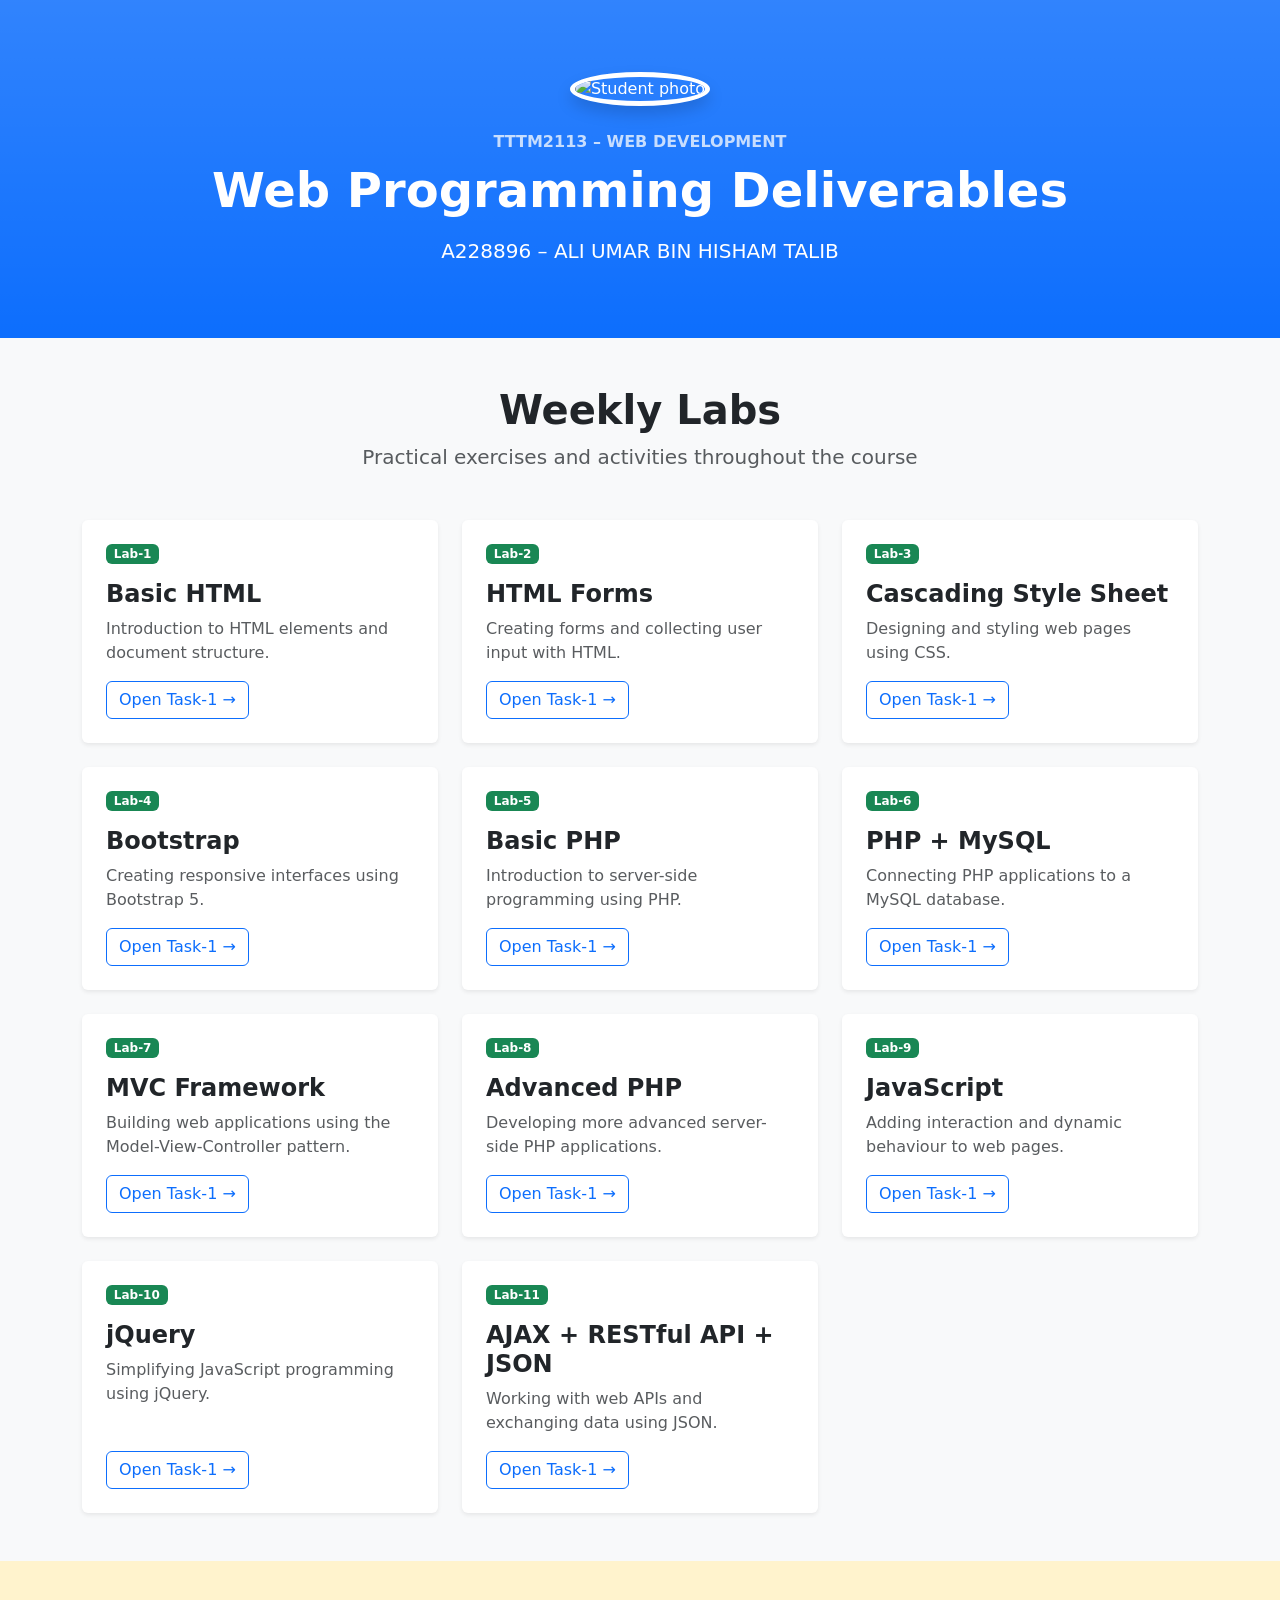
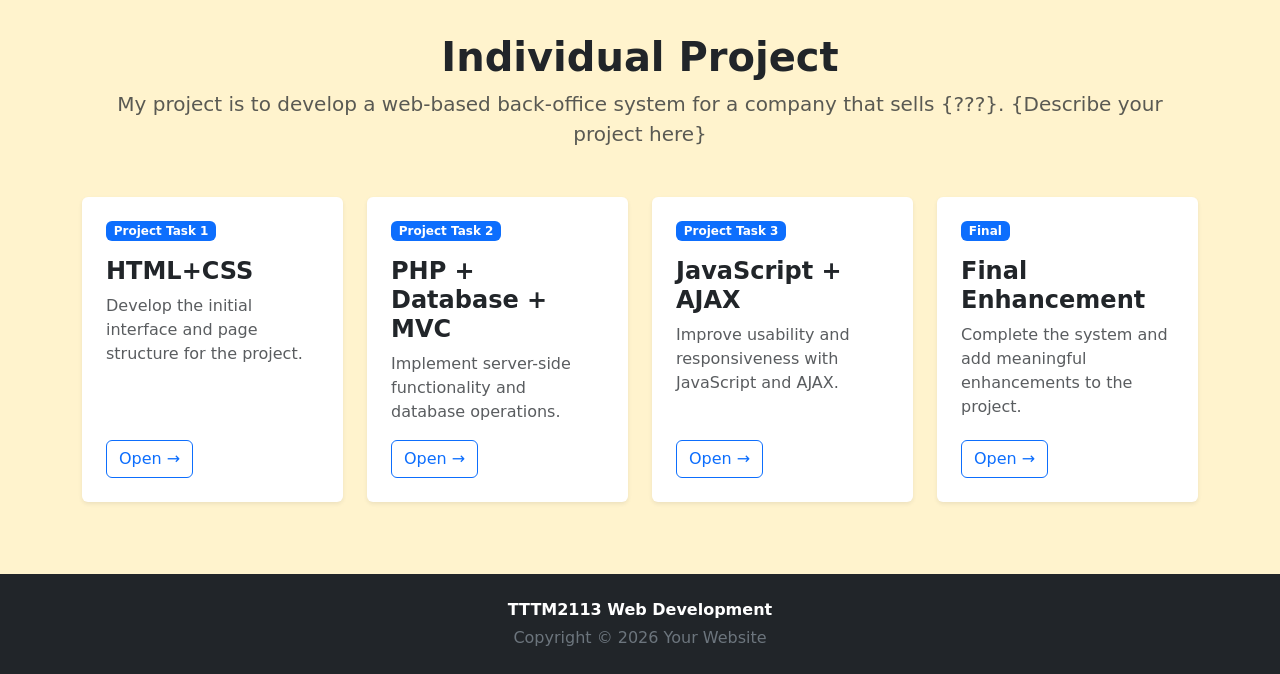
==== index.html @ 1a996205 "first commit" ====
<!DOCTYPE html>
<html lang="en">
<head>
  <meta charset="utf-8">
  <meta name="viewport" content="width=device-width, initial-scale=1">
  <title>TTTM2113 Web Development Deliverables</title>
  <link href="http://cdn.jsdelivr.net/npm/bootstrap@5.3.8/dist/css/bootstrap.min.css" rel="stylesheet">
</head>
 
<body class="bg-body-tertiary">
 
  <div class="bg-primary bg-gradient text-white text-center py-5">
    <div class="container py-4">
      <img src="https://image.magnific.com/free-icon/child-head-with-smiling-face_318-28094.jpg" alt="Student photo" width="160" height="160"
           class="rounded-circle border border-5 border-white shadow mb-4">
      <p class="text-uppercase fw-semibold mb-2 opacity-75">
        TTTM2113 – Web Development
      </p>
      <h1 class="display-5 fw-bold mb-3">Web Programming Deliverables</h1>
      <p class="lead mb-0">A228896 – ALI UMAR BIN HISHAM TALIB</p>
    </div>
  </div>
 
  <div class="container py-5">
    <div class="text-center mb-5">
      <h2 class="display-6 fw-bold">Weekly Labs</h2>
      <p class="lead text-body-secondary mb-0">
        Practical exercises and activities throughout the course
      </p>
    </div>
 
    <div class="row g-4">
 
      <div class="col-md-6 col-lg-4">
        <div class="card h-100 border-0 shadow-sm">
          <div class="card-body p-4 d-flex flex-column">
            <span class="badge text-bg-success mb-3 align-self-start">Lab-1</span>
            <h3 class="h4 fw-bold">Basic HTML</h3>
            <p class="text-body-secondary">Introduction to HTML elements and document structure.</p>
            <a href="#" class="btn btn-outline-primary stretched-link mt-auto align-self-start">Open Task-1 →</a>
          </div>
        </div>
      </div>
 
      <div class="col-md-6 col-lg-4">
        <div class="card h-100 border-0 shadow-sm">
          <div class="card-body p-4 d-flex flex-column">
            <span class="badge text-bg-success mb-3 align-self-start">Lab-2</span>
            <h3 class="h4 fw-bold">HTML Forms</h3>
            <p class="text-body-secondary">Creating forms and collecting user input with HTML.</p>
            <a href="#" class="btn btn-outline-primary stretched-link mt-auto align-self-start">Open Task-1 →</a>
          </div>
        </div>
      </div>
 
      <div class="col-md-6 col-lg-4">
        <div class="card h-100 border-0 shadow-sm">
          <div class="card-body p-4 d-flex flex-column">
            <span class="badge text-bg-success mb-3 align-self-start">Lab-3</span>
            <h3 class="h4 fw-bold">Cascading Style Sheet</h3>
            <p class="text-body-secondary">Designing and styling web pages using CSS.</p>
            <a href="#" class="btn btn-outline-primary stretched-link mt-auto align-self-start">Open Task-1 →</a>
          </div>
        </div>
      </div>
 
      <div class="col-md-6 col-lg-4">
        <div class="card h-100 border-0 shadow-sm">
          <div class="card-body p-4 d-flex flex-column">
            <span class="badge text-bg-success mb-3 align-self-start">Lab-4</span>
            <h3 class="h4 fw-bold">Bootstrap</h3>
            <p class="text-body-secondary">Creating responsive interfaces using Bootstrap 5.</p>
            <a href="#" class="btn btn-outline-primary stretched-link mt-auto align-self-start">Open Task-1 →</a>
          </div>
        </div>
      </div>
 
      <div class="col-md-6 col-lg-4">
        <div class="card h-100 border-0 shadow-sm">
          <div class="card-body p-4 d-flex flex-column">
            <span class="badge text-bg-success mb-3 align-self-start">Lab-5</span>
            <h3 class="h4 fw-bold">Basic PHP</h3>
            <p class="text-body-secondary">Introduction to server-side programming using PHP.</p>
            <a href="#" class="btn btn-outline-primary stretched-link mt-auto align-self-start">Open Task-1 →</a>
          </div>
        </div>
      </div>
 
      <div class="col-md-6 col-lg-4">
        <div class="card h-100 border-0 shadow-sm">
          <div class="card-body p-4 d-flex flex-column">
            <span class="badge text-bg-success mb-3 align-self-start">Lab-6</span>
            <h3 class="h4 fw-bold">PHP + MySQL</h3>
            <p class="text-body-secondary">Connecting PHP applications to a MySQL database.</p>
            <a href="#" class="btn btn-outline-primary stretched-link mt-auto align-self-start">Open Task-1 →</a>
          </div>
        </div>
      </div>
 
      <div class="col-md-6 col-lg-4">
        <div class="card h-100 border-0 shadow-sm">
          <div class="card-body p-4 d-flex flex-column">
            <span class="badge text-bg-success mb-3 align-self-start">Lab-7</span>
            <h3 class="h4 fw-bold">MVC Framework</h3>
            <p class="text-body-secondary">Building web applications using the Model-View-Controller pattern.</p>
            <a href="#" class="btn btn-outline-primary stretched-link mt-auto align-self-start">Open Task-1 →</a>
          </div>
        </div>
      </div>
 
      <div class="col-md-6 col-lg-4">
        <div class="card h-100 border-0 shadow-sm">
          <div class="card-body p-4 d-flex flex-column">
            <span class="badge text-bg-success mb-3 align-self-start">Lab-8</span>
            <h3 class="h4 fw-bold">Advanced PHP</h3>
            <p class="text-body-secondary">Developing more advanced server-side PHP applications.</p>
            <a href="#" class="btn btn-outline-primary stretched-link mt-auto align-self-start">Open Task-1 →</a>
          </div>
        </div>
      </div>
 
      <div class="col-md-6 col-lg-4">
        <div class="card h-100 border-0 shadow-sm">
          <div class="card-body p-4 d-flex flex-column">
            <span class="badge text-bg-success mb-3 align-self-start">Lab-9</span>
            <h3 class="h4 fw-bold">JavaScript</h3>
            <p class="text-body-secondary">Adding interaction and dynamic behaviour to web pages.</p>
            <a href="#" class="btn btn-outline-primary stretched-link mt-auto align-self-start">Open Task-1 →</a>
          </div>
        </div>
      </div>
 
      <div class="col-md-6 col-lg-4">
        <div class="card h-100 border-0 shadow-sm">
          <div class="card-body p-4 d-flex flex-column">
            <span class="badge text-bg-success mb-3 align-self-start">Lab-10</span>
            <h3 class="h4 fw-bold">jQuery</h3>
            <p class="text-body-secondary">Simplifying JavaScript programming using jQuery.</p>
            <a href="#" class="btn btn-outline-primary stretched-link mt-auto align-self-start">Open Task-1 →</a>
          </div>
        </div>
      </div>
 
      <div class="col-md-6 col-lg-4">
        <div class="card h-100 border-0 shadow-sm">
          <div class="card-body p-4 d-flex flex-column">
            <span class="badge text-bg-success mb-3 align-self-start">Lab-11</span>
            <h3 class="h4 fw-bold">AJAX + RESTful API + JSON</h3>
            <p class="text-body-secondary">Working with web APIs and exchanging data using JSON.</p>
            <a href="#" class="btn btn-outline-primary stretched-link mt-auto align-self-start">Open Task-1 →</a>
          </div>
        </div>
      </div>
 
    </div>
  </div>
 
  <div class="bg-warning-subtle py-5">
    <div class="container py-4">
 
      <div class="text-center mb-5">
        <h2 class="display-6 fw-bold">Individual Project</h2>
        <p class="lead text-body-secondary mx-auto mb-0">
          My project is to develop a web-based back-office system
          for a company that sells <strong>{???}</strong>.
          {Describe your project here}
        </p>
      </div>
 
      <div class="row g-4">
 
        <div class="col-md-6 col-xl-3">
          <div class="card h-100 border-0 shadow-sm">
            <div class="card-body p-4 d-flex flex-column">
              <span class="badge text-bg-primary mb-3 align-self-start">Project Task 1</span>
              <h3 class="h4 fw-bold">HTML+CSS</h3>
              <p class="text-body-secondary">Develop the initial interface and page structure for the project.</p>
              <a href="#" class="btn btn-outline-primary stretched-link mt-auto align-self-start">Open →</a>
            </div>
          </div>
        </div>
 
        <div class="col-md-6 col-xl-3">
          <div class="card h-100 border-0 shadow-sm">
            <div class="card-body p-4 d-flex flex-column">
              <span class="badge text-bg-primary mb-3 align-self-start">Project Task 2</span>
              <h3 class="h4 fw-bold">PHP + Database + MVC</h3>
              <p class="text-body-secondary">Implement server-side functionality and database operations.</p>
              <a href="#" class="btn btn-outline-primary stretched-link mt-auto align-self-start">Open →</a>
            </div>
          </div>
        </div>
 
        <div class="col-md-6 col-xl-3">
          <div class="card h-100 border-0 shadow-sm">
            <div class="card-body p-4 d-flex flex-column">
              <span class="badge text-bg-primary mb-3 align-self-start">Project Task 3</span>
              <h3 class="h4 fw-bold">JavaScript + AJAX</h3>
              <p class="text-body-secondary">Improve usability and responsiveness with JavaScript and AJAX.</p>
              <a href="#" class="btn btn-outline-primary stretched-link mt-auto align-self-start">Open →</a>
            </div>
          </div>
        </div>
 
        <div class="col-md-6 col-xl-3">
          <div class="card h-100 border-0 shadow-sm">
            <div class="card-body p-4 d-flex flex-column">
              <span class="badge text-bg-primary mb-3 align-self-start">Final</span>
              <h3 class="h4 fw-bold">Final Enhancement</h3>
              <p class="text-body-secondary">Complete the system and add meaningful enhancements to the project.</p>
              <a href="#" class="btn btn-outline-primary stretched-link mt-auto align-self-start">Open →</a>
            </div>
          </div>
        </div>
 
      </div>
    </div>
  </div>
 
  <div class="bg-dark text-white text-center py-4">
    <div class="container">
      <p class="fw-semibold mb-1">TTTM2113 Web Development</p>
      <p class="text-secondary mb-0">Copyright © 2026 Your Website</p>
    </div>
  </div>
 
  <script src="https://cdn.jsdelivr.net/npm/bootstrap@5.3.8/dist/js/bootstrap.bundle.min.js"></script>
</body>
</html>
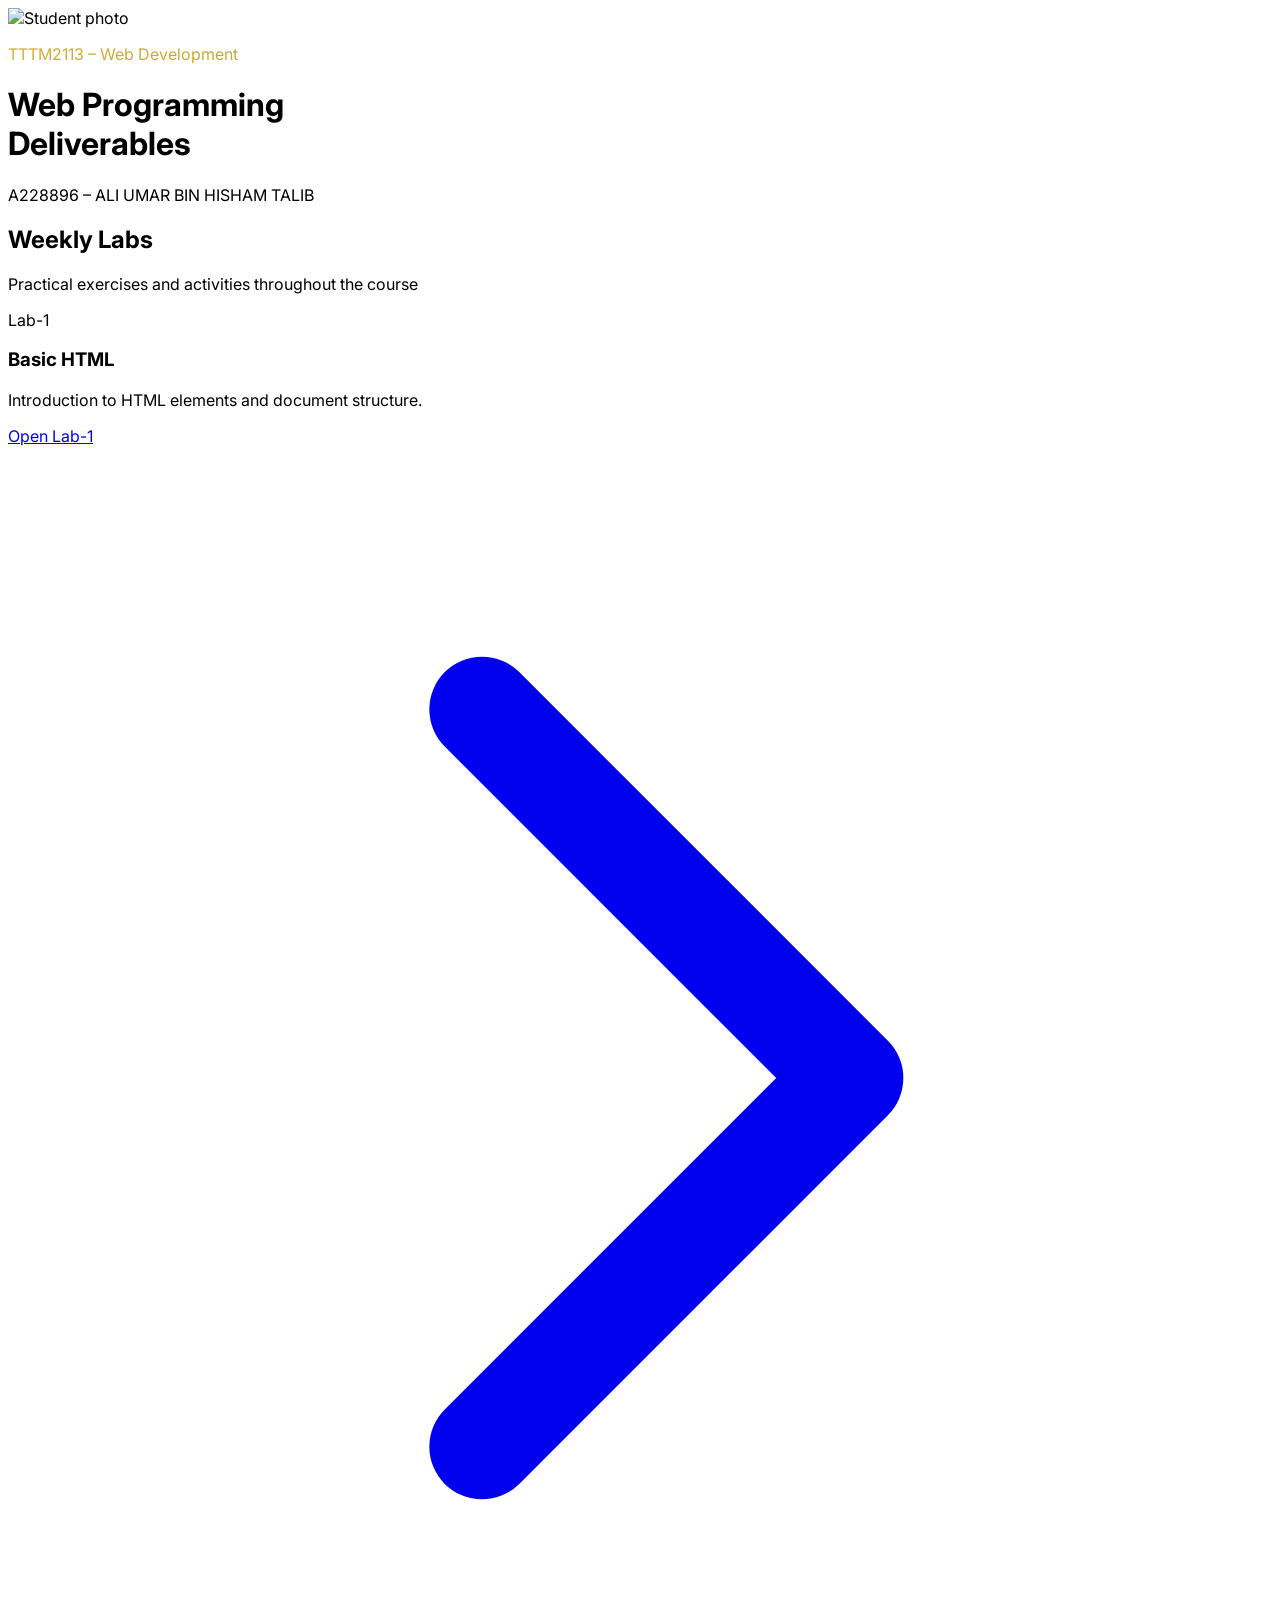
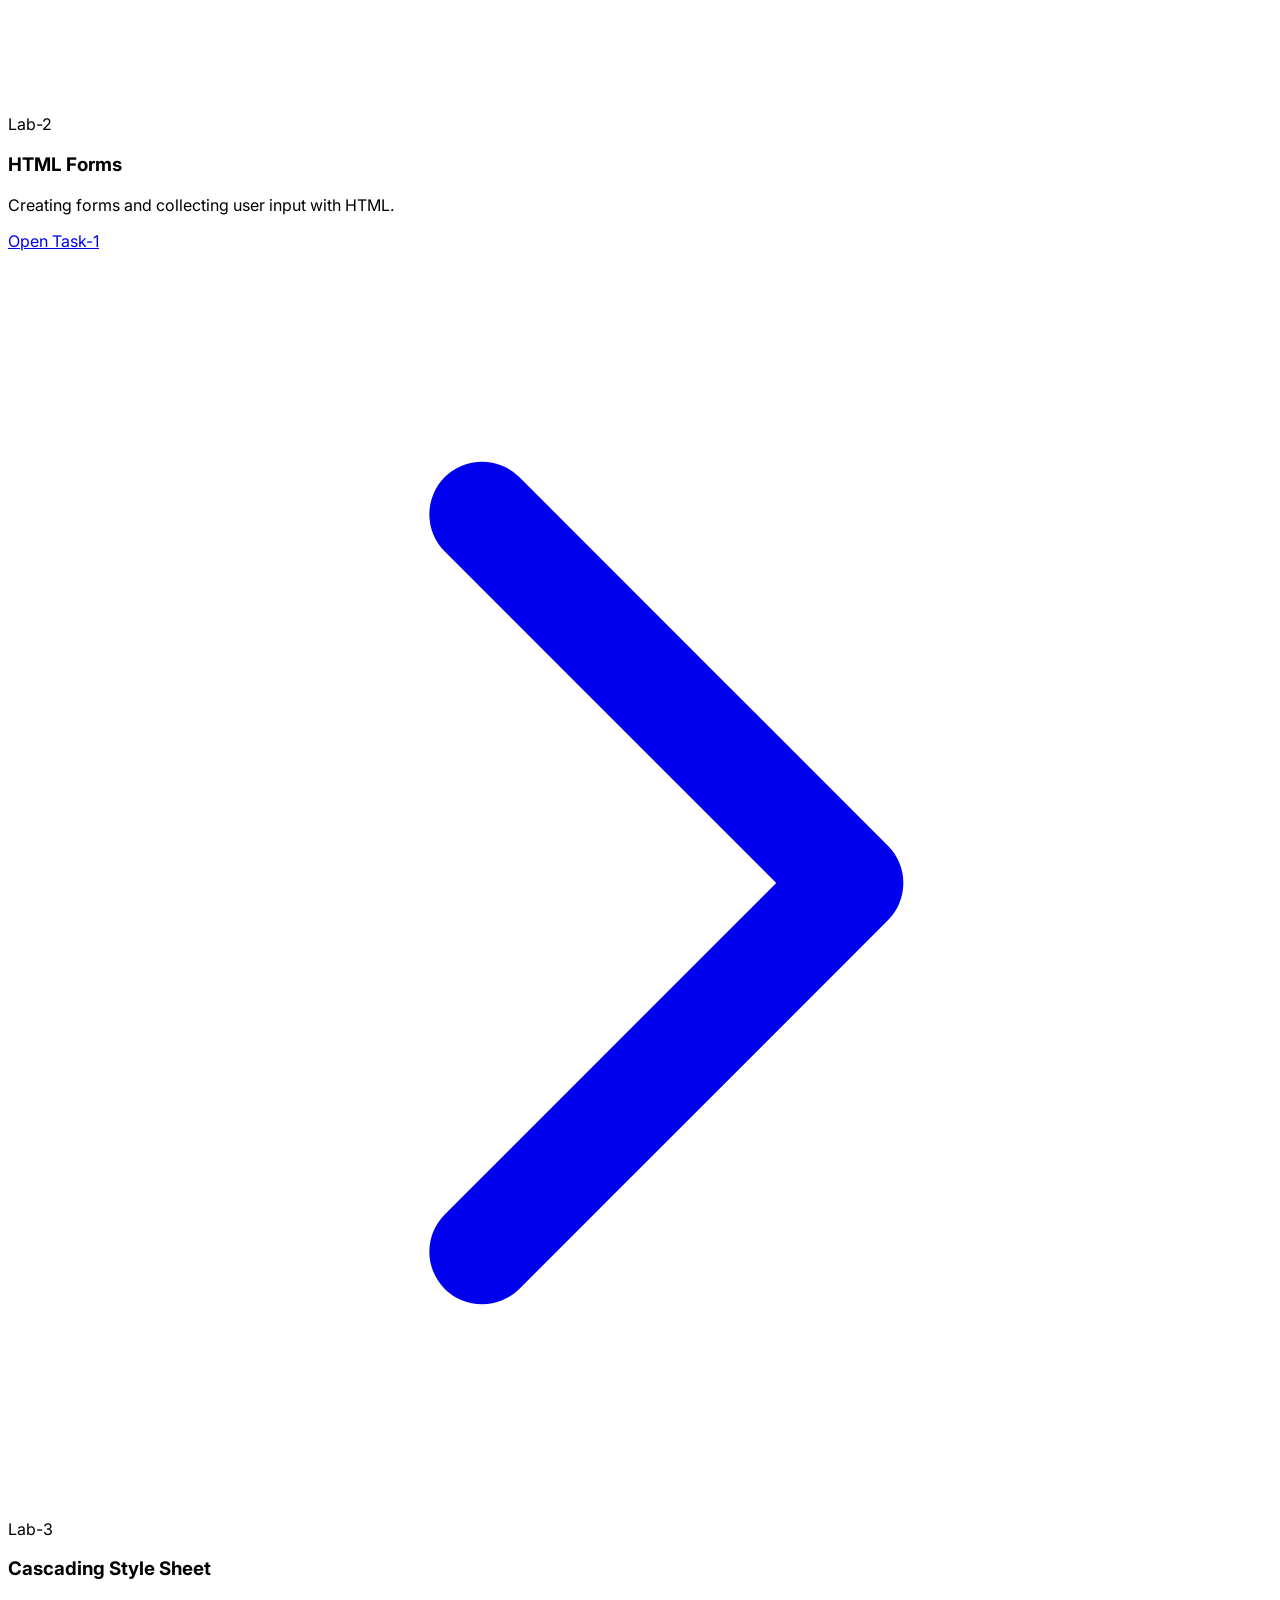
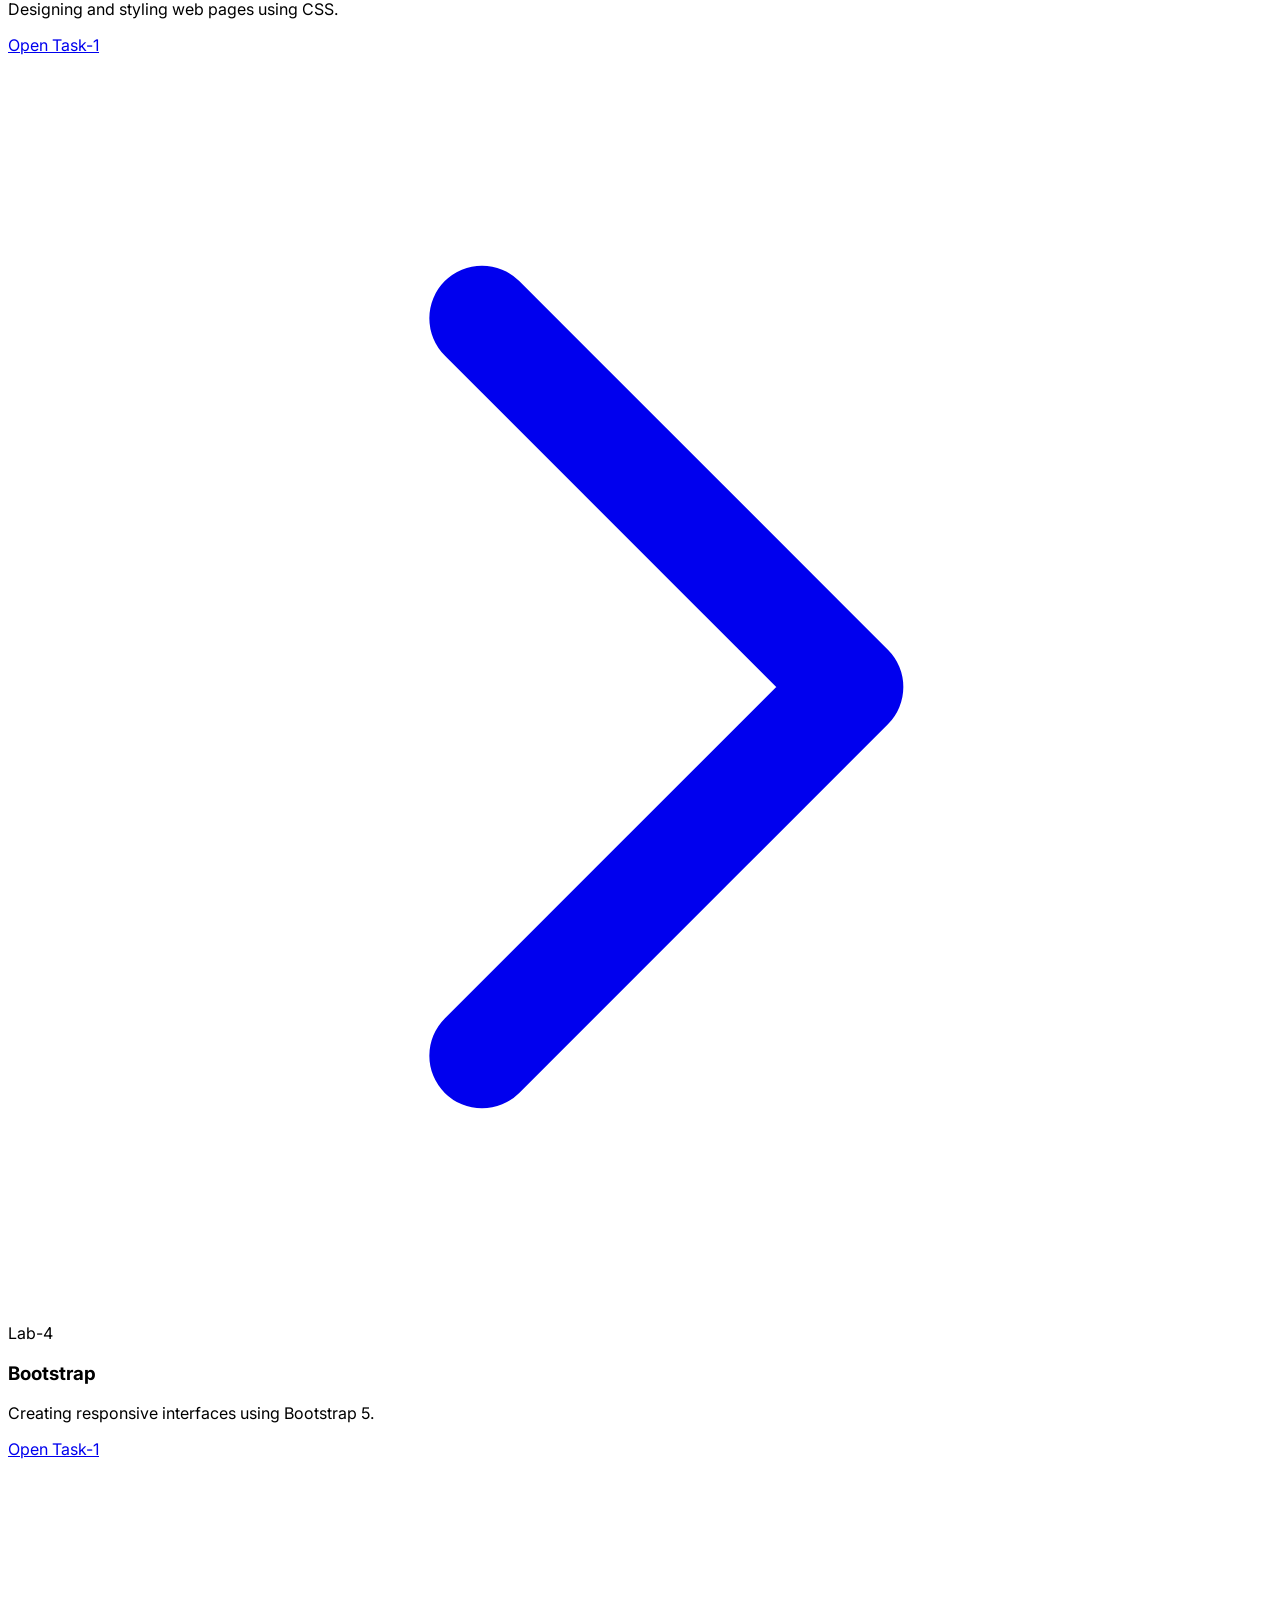
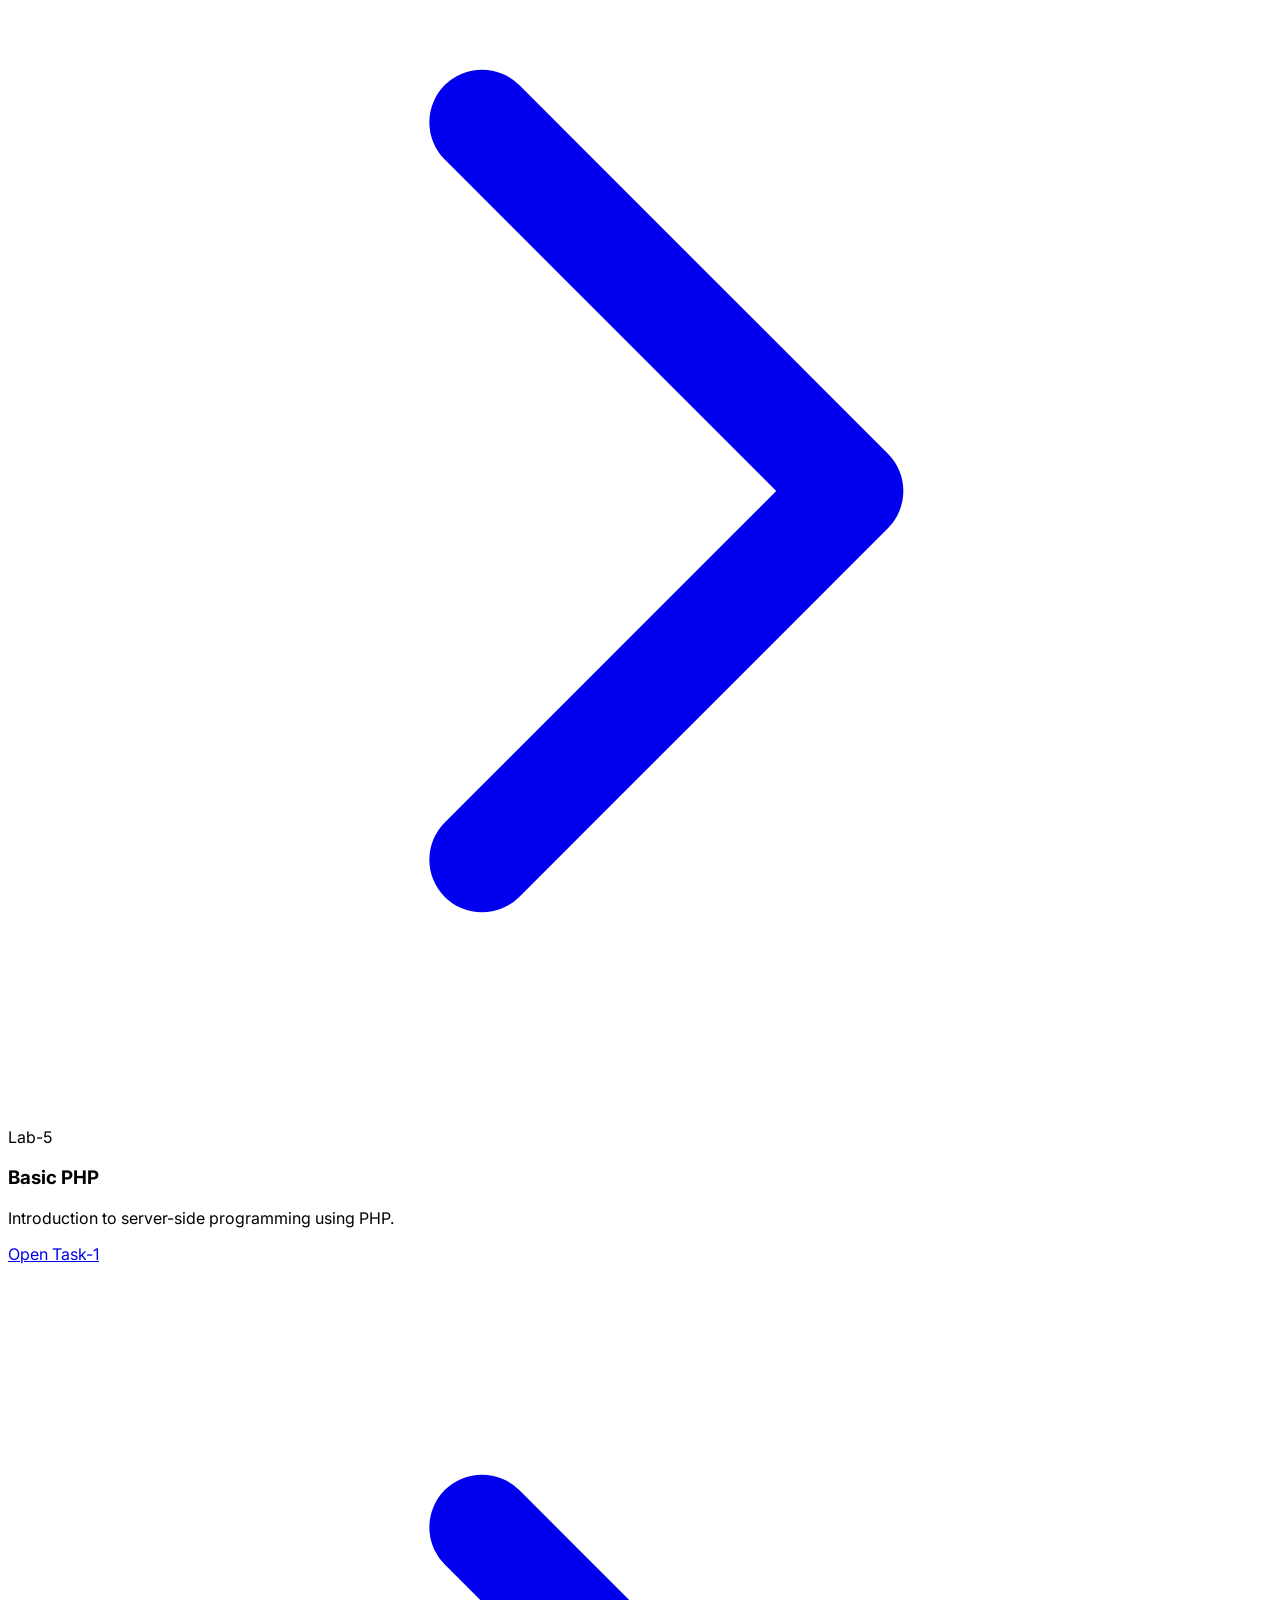
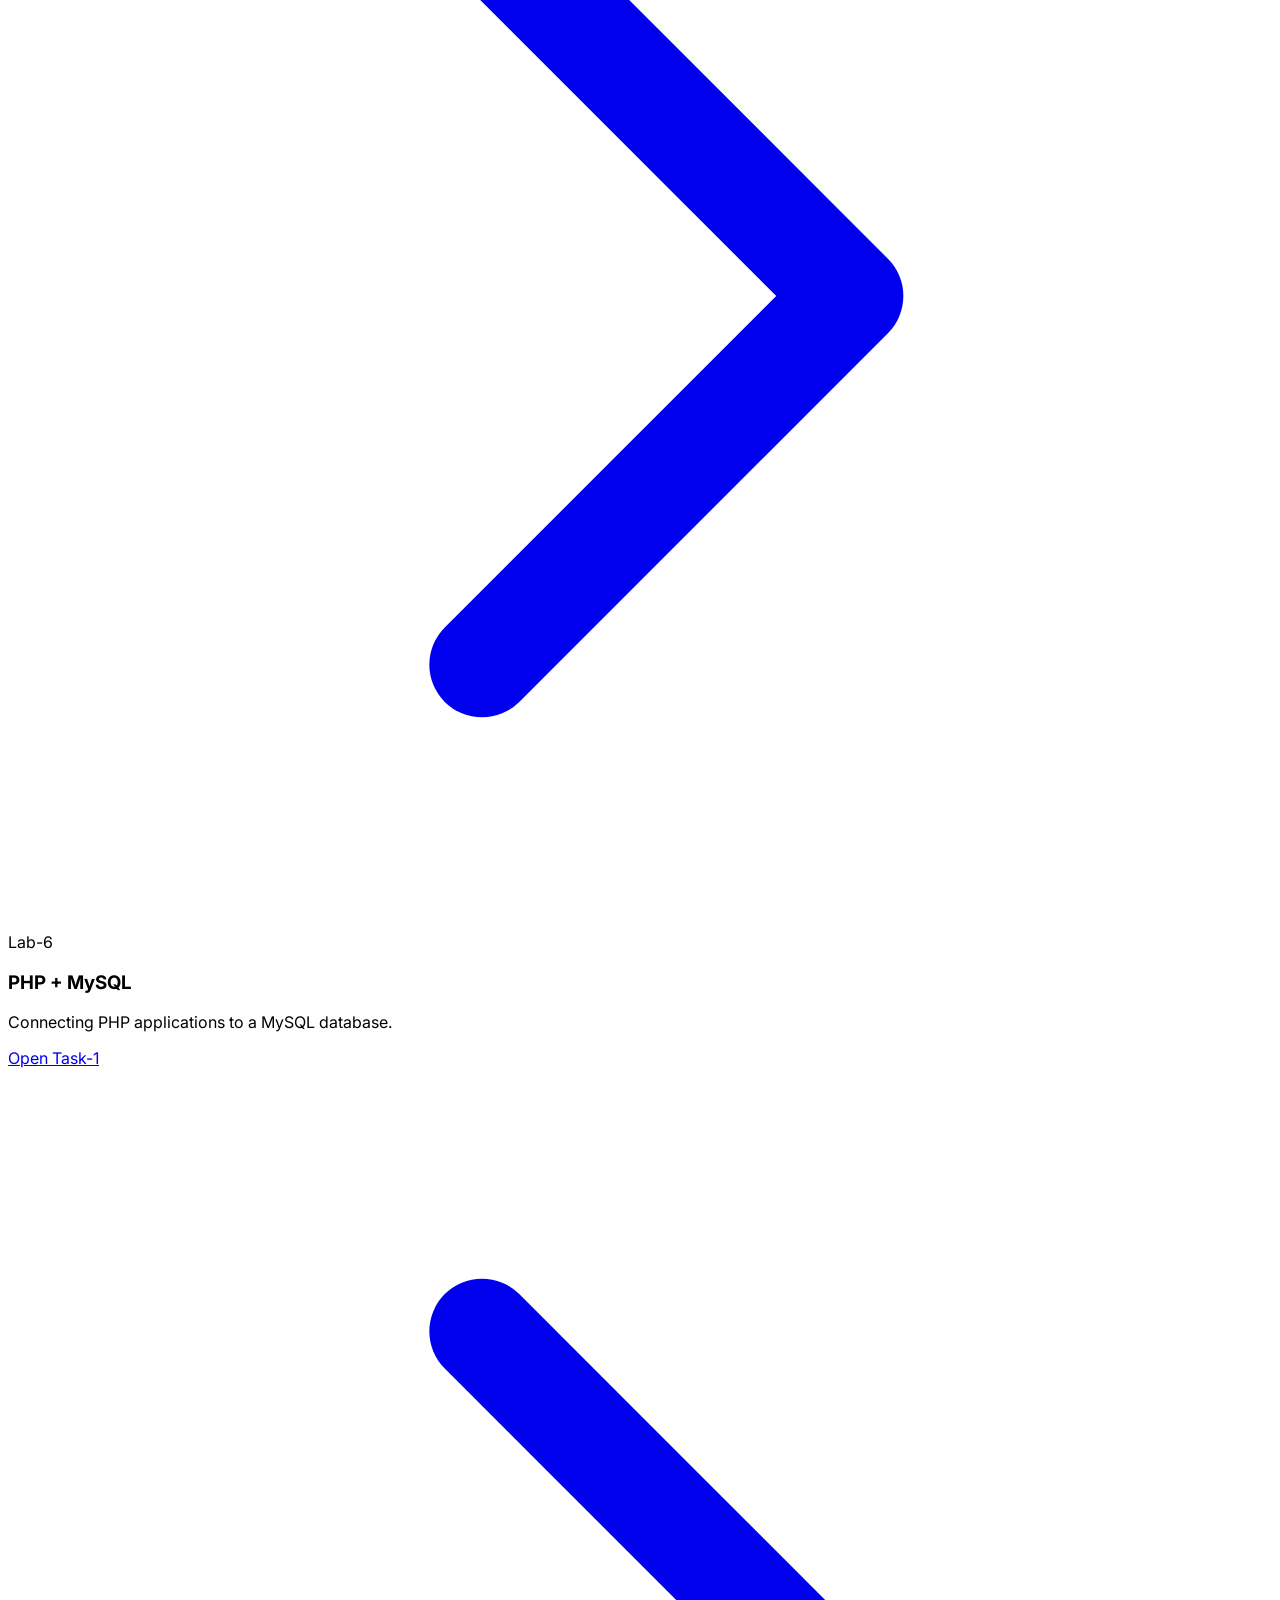
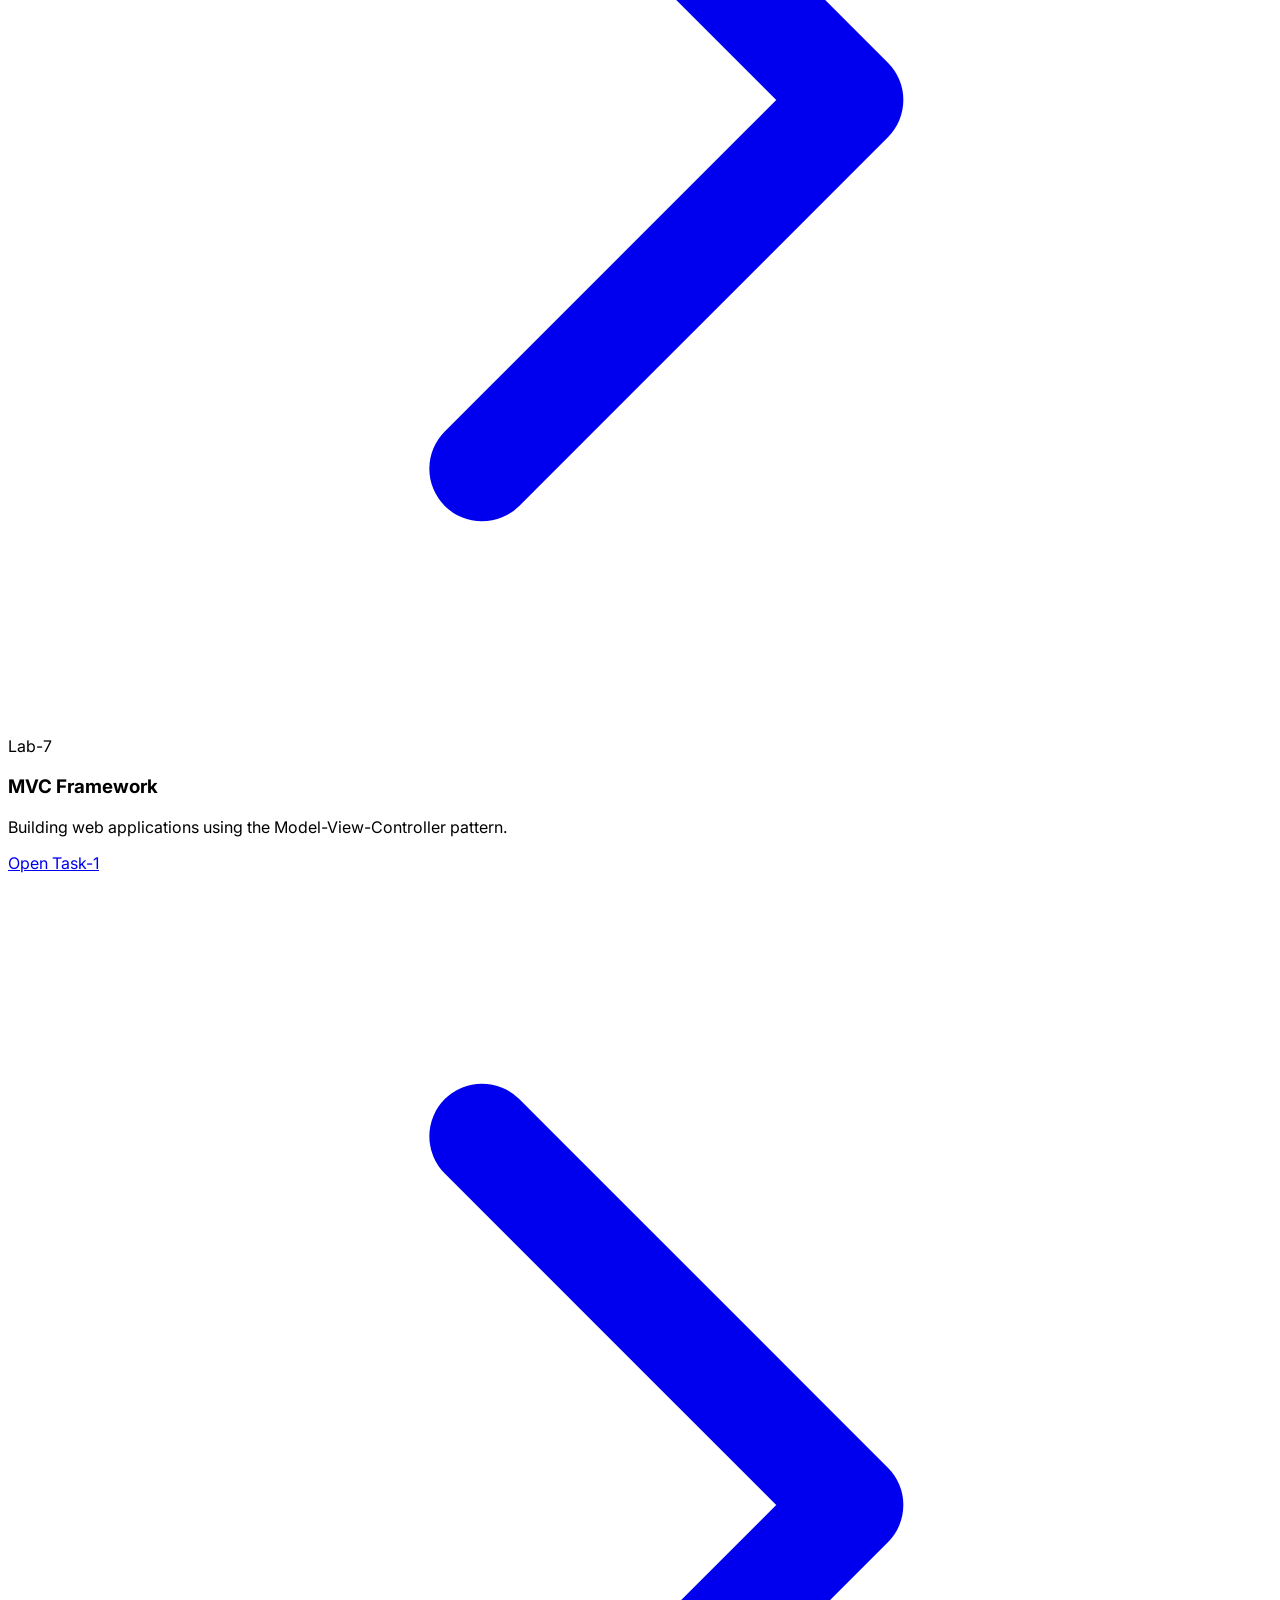
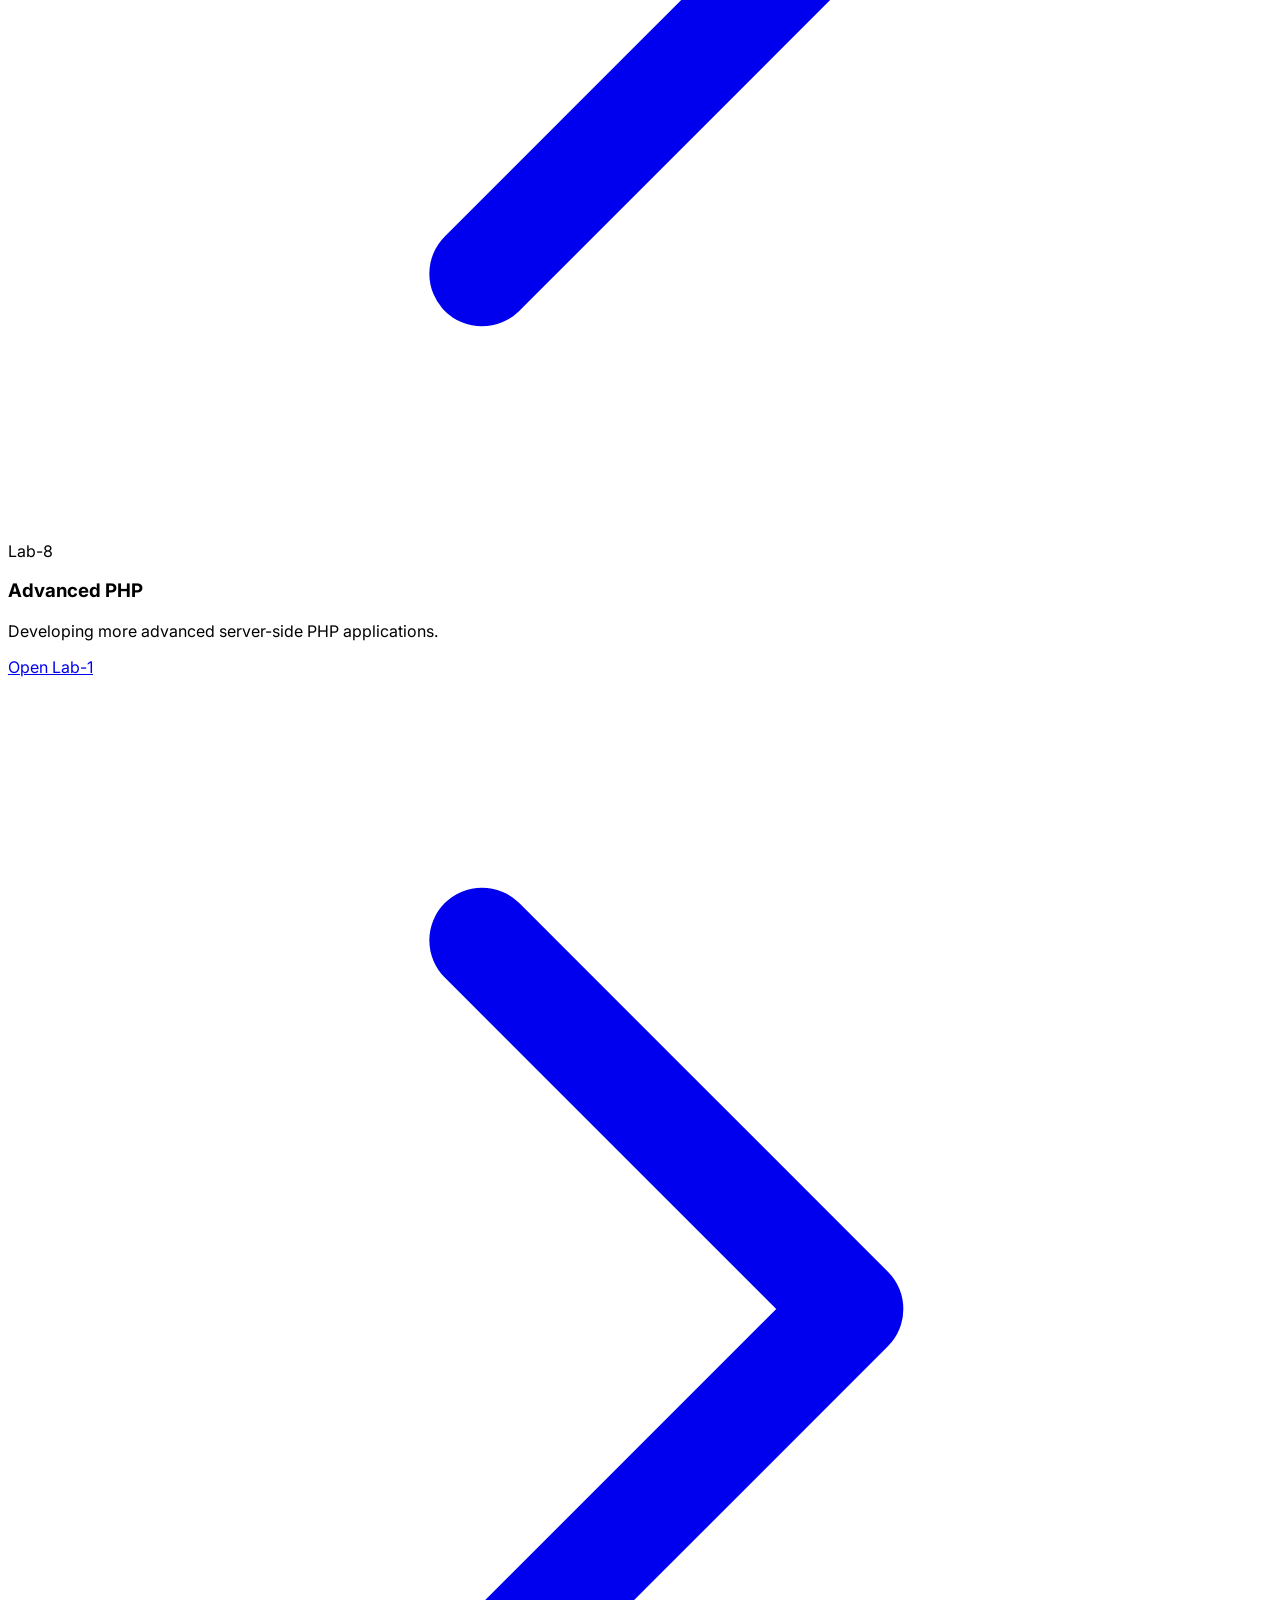
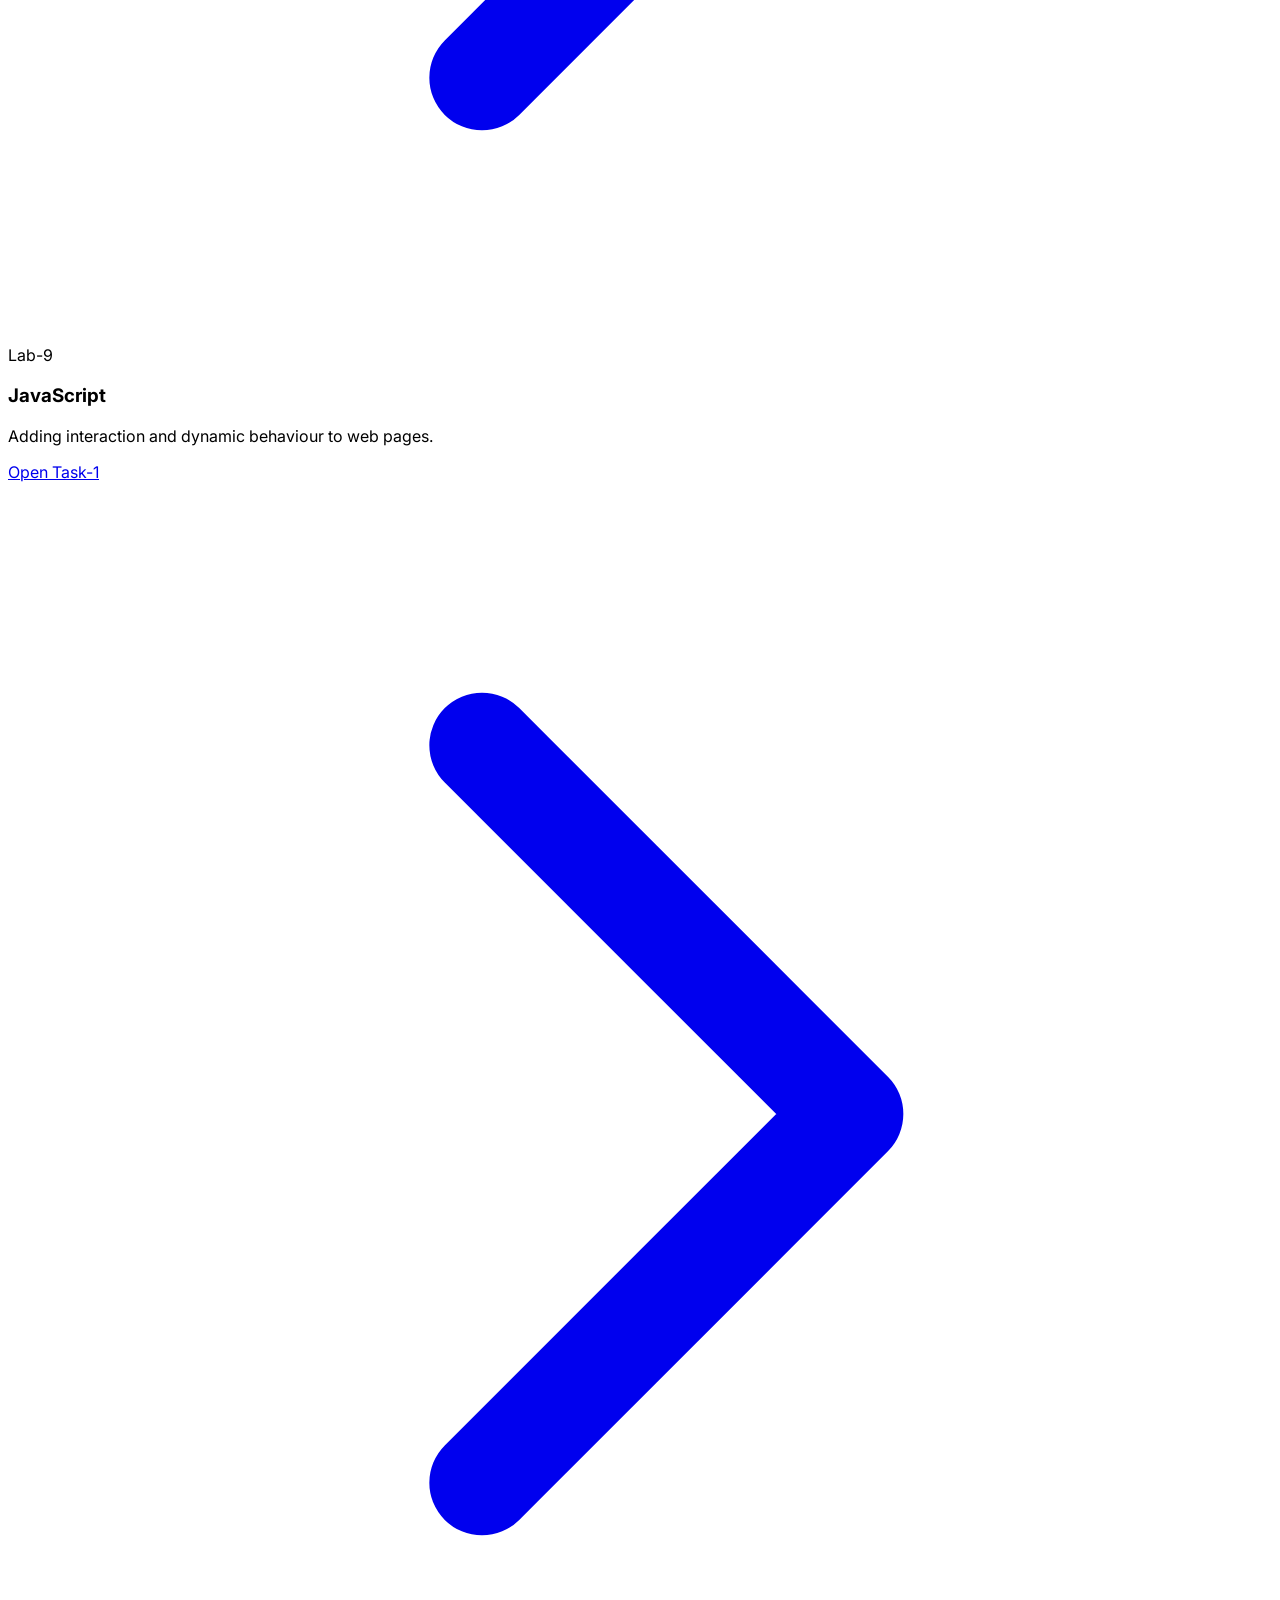
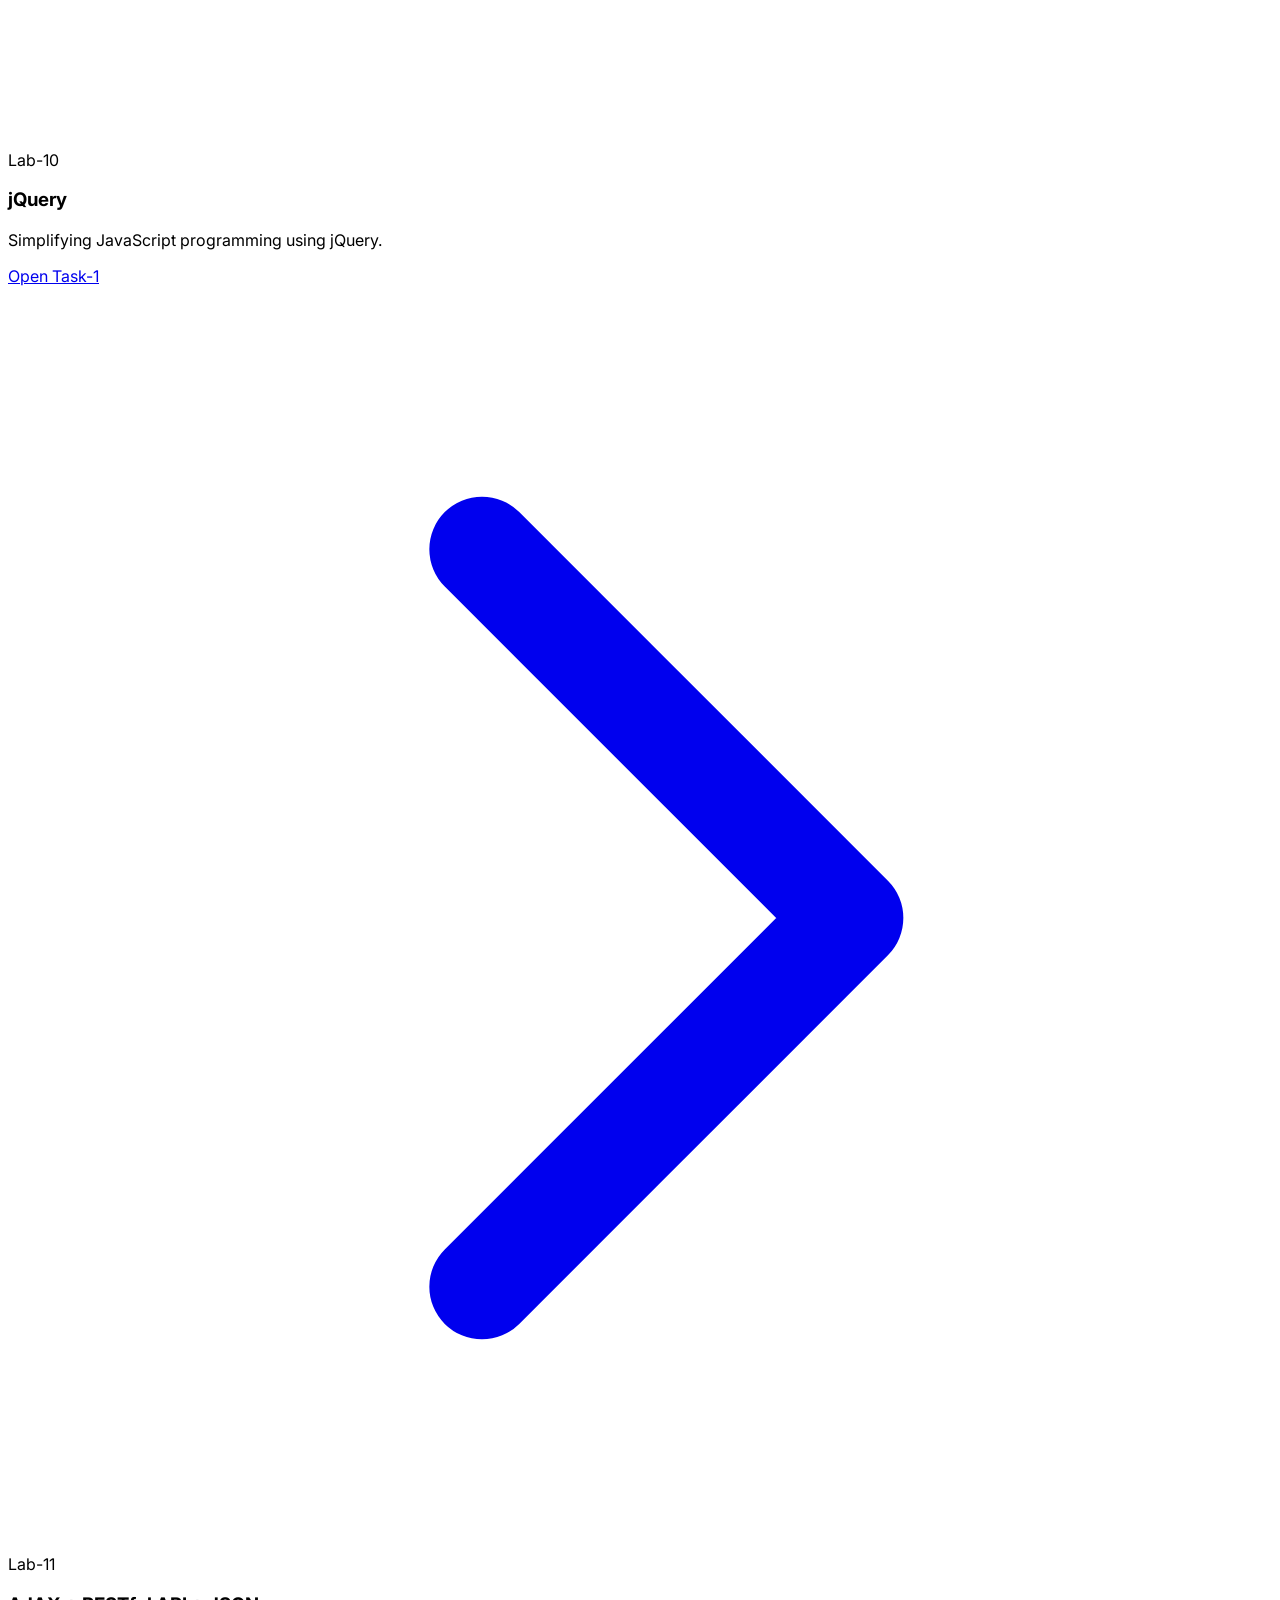
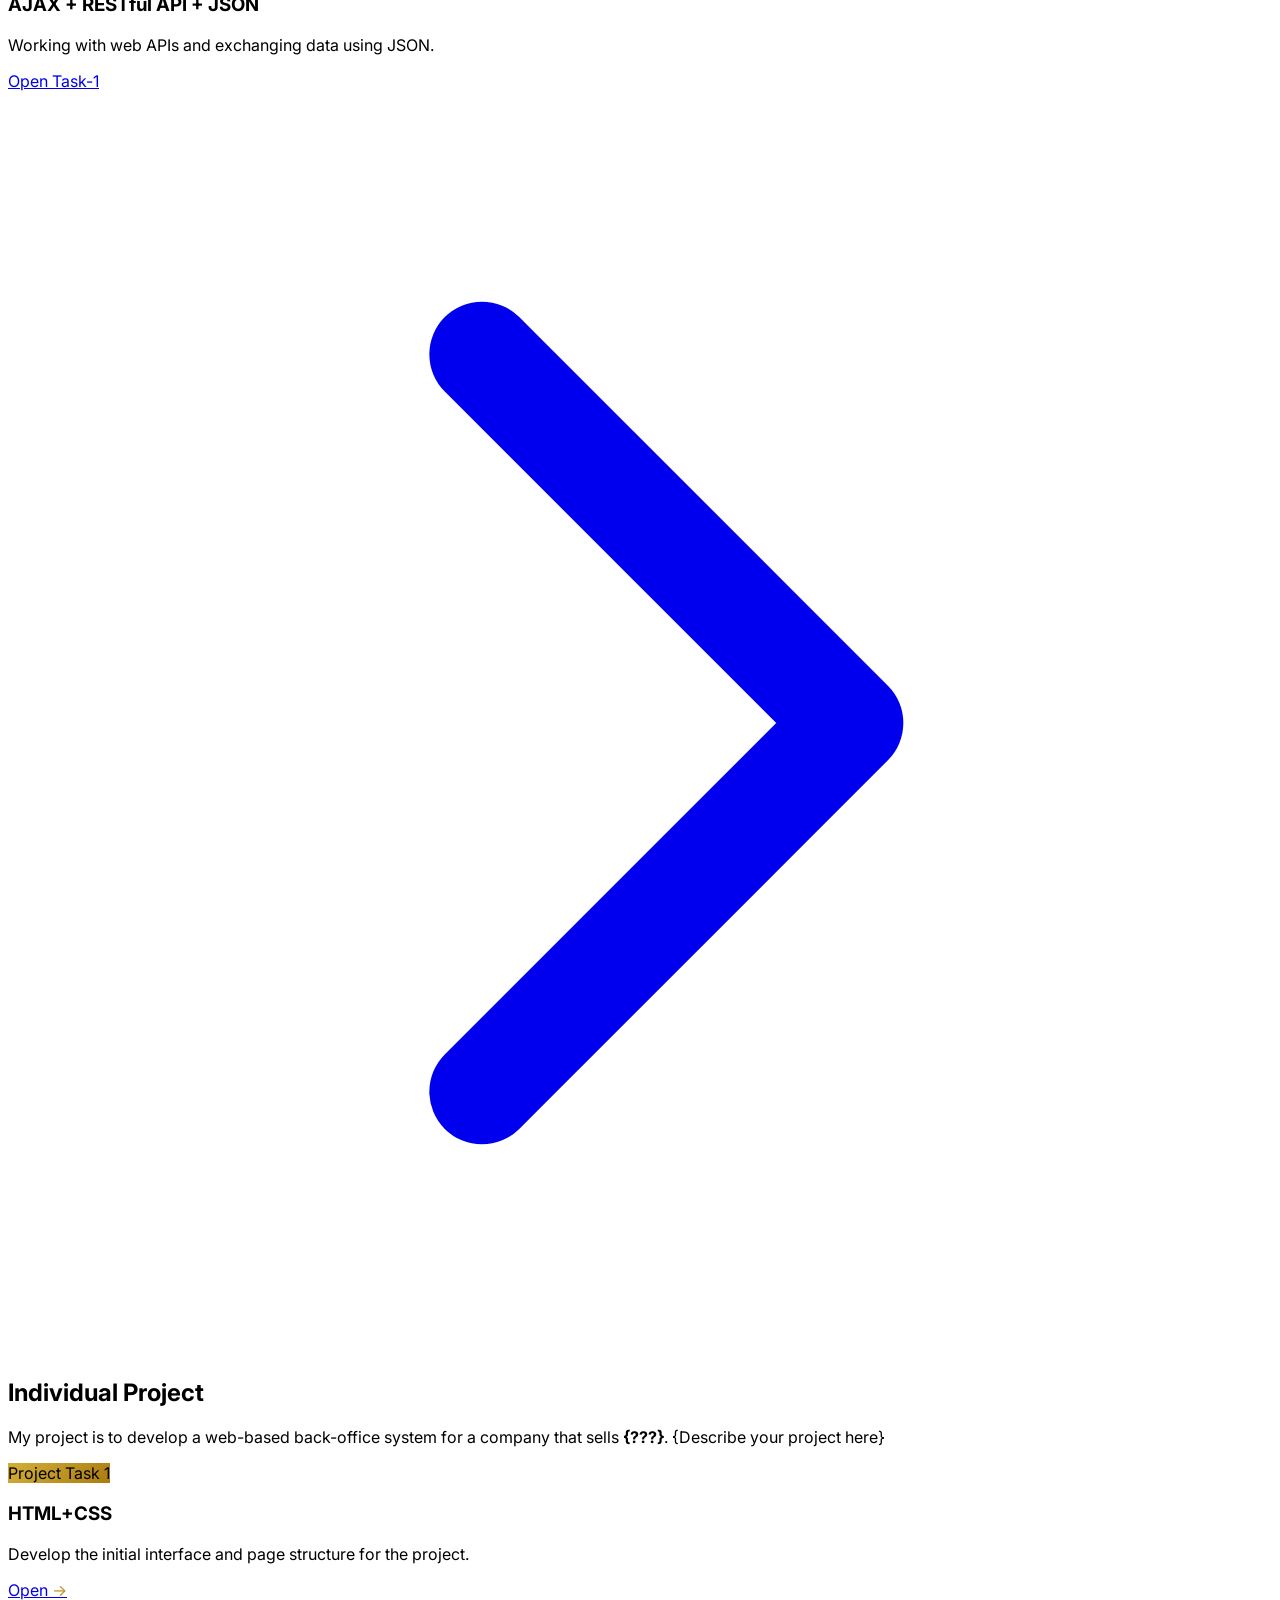
==== commit e757ad18: "done lab-1" ====
--- a/index.html
+++ b/index.html
@@ -4,226 +4,248 @@
   <meta charset="utf-8">
   <meta name="viewport" content="width=device-width, initial-scale=1">
   <title>TTTM2113 Web Development Deliverables</title>
-  <link href="http://cdn.jsdelivr.net/npm/bootstrap@5.3.8/dist/css/bootstrap.min.css" rel="stylesheet">
+  <script src="https://cdn.tailwindcss.com"></script>
+  <style>
+    @import url('https://fonts.googleapis.com/css2?family=Inter:wght@300;400;500;600;700&display=swap');
+    body { font-family: 'Inter', sans-serif; }
+    
+    /* Custom Premium Gold Gradients */
+    .bg-apple-gold {
+      background: linear-gradient(135deg, #D4AF37 0%, #AA7C11 100%);
+    }
+    .text-apple-gold {
+      background: linear-gradient(135deg, #D4AF37 0%, #AA7C11 100%);
+      -webkit-background-clip: text;
+      -webkit-text-fill-color: transparent;
+    }
+  </style>
 </head>
- 
-<body class="bg-body-tertiary">
- 
-  <div class="bg-primary bg-gradient text-white text-center py-5">
-    <div class="container py-4">
-      <img src="https://image.magnific.com/free-icon/child-head-with-smiling-face_318-28094.jpg" alt="Student photo" width="160" height="160"
-           class="rounded-circle border border-5 border-white shadow mb-4">
-      <p class="text-uppercase fw-semibold mb-2 opacity-75">
+
+<body class="bg-zinc-50 text-zinc-900 antialiased selection:bg-zinc-900 selection:text-white">
+
+  <!-- Header Section -->
+  <header class="bg-zinc-900 text-white text-center py-24 px-6 relative overflow-hidden">
+    <div class="max-w-3xl mx-auto flex flex-col items-center relative z-10">
+      <!-- You can change this URL to "face1.jpg" if you want to use the local image in your folder -->
+      <img src="https://i.postimg.cc/vTfdm2WR/DSC-1022-40kb.jpg" alt="Student photo" 
+           class="w-40 h-40 rounded-full border-4 border-zinc-800 shadow-2xl mb-8 object-cover">
+      
+      <p class="text-apple-gold font-semibold tracking-widest uppercase text-xs mb-4">
         TTTM2113 – Web Development
       </p>
-      <h1 class="display-5 fw-bold mb-3">Web Programming Deliverables</h1>
-      <p class="lead mb-0">A228896 – ALI UMAR BIN HISHAM TALIB</p>
-    </div>
-  </div>
- 
-  <div class="container py-5">
-    <div class="text-center mb-5">
-      <h2 class="display-6 fw-bold">Weekly Labs</h2>
-      <p class="lead text-body-secondary mb-0">
-        Practical exercises and activities throughout the course
+      
+      <h1 class="text-4xl md:text-6xl font-bold tracking-tighter mb-4 leading-tight">
+        Web Programming <br>Deliverables
+      </h1>
+      
+      <p class="text-lg md:text-xl text-zinc-400 font-light">
+        A228896 – ALI UMAR BIN HISHAM TALIB
       </p>
     </div>
- 
-    <div class="row g-4">
- 
-      <div class="col-md-6 col-lg-4">
-        <div class="card h-100 border-0 shadow-sm">
-          <div class="card-body p-4 d-flex flex-column">
-            <span class="badge text-bg-success mb-3 align-self-start">Lab-1</span>
-            <h3 class="h4 fw-bold">Basic HTML</h3>
-            <p class="text-body-secondary">Introduction to HTML elements and document structure.</p>
-            <a href="#" class="btn btn-outline-primary stretched-link mt-auto align-self-start">Open Task-1 →</a>
-          </div>
-        </div>
-      </div>
- 
-      <div class="col-md-6 col-lg-4">
-        <div class="card h-100 border-0 shadow-sm">
-          <div class="card-body p-4 d-flex flex-column">
-            <span class="badge text-bg-success mb-3 align-self-start">Lab-2</span>
-            <h3 class="h4 fw-bold">HTML Forms</h3>
-            <p class="text-body-secondary">Creating forms and collecting user input with HTML.</p>
-            <a href="#" class="btn btn-outline-primary stretched-link mt-auto align-self-start">Open Task-1 →</a>
-          </div>
-        </div>
-      </div>
- 
-      <div class="col-md-6 col-lg-4">
-        <div class="card h-100 border-0 shadow-sm">
-          <div class="card-body p-4 d-flex flex-column">
-            <span class="badge text-bg-success mb-3 align-self-start">Lab-3</span>
-            <h3 class="h4 fw-bold">Cascading Style Sheet</h3>
-            <p class="text-body-secondary">Designing and styling web pages using CSS.</p>
-            <a href="#" class="btn btn-outline-primary stretched-link mt-auto align-self-start">Open Task-1 →</a>
-          </div>
-        </div>
-      </div>
- 
-      <div class="col-md-6 col-lg-4">
-        <div class="card h-100 border-0 shadow-sm">
-          <div class="card-body p-4 d-flex flex-column">
-            <span class="badge text-bg-success mb-3 align-self-start">Lab-4</span>
-            <h3 class="h4 fw-bold">Bootstrap</h3>
-            <p class="text-body-secondary">Creating responsive interfaces using Bootstrap 5.</p>
-            <a href="#" class="btn btn-outline-primary stretched-link mt-auto align-self-start">Open Task-1 →</a>
-          </div>
-        </div>
-      </div>
- 
-      <div class="col-md-6 col-lg-4">
-        <div class="card h-100 border-0 shadow-sm">
-          <div class="card-body p-4 d-flex flex-column">
-            <span class="badge text-bg-success mb-3 align-self-start">Lab-5</span>
-            <h3 class="h4 fw-bold">Basic PHP</h3>
-            <p class="text-body-secondary">Introduction to server-side programming using PHP.</p>
-            <a href="#" class="btn btn-outline-primary stretched-link mt-auto align-self-start">Open Task-1 →</a>
-          </div>
-        </div>
-      </div>
- 
-      <div class="col-md-6 col-lg-4">
-        <div class="card h-100 border-0 shadow-sm">
-          <div class="card-body p-4 d-flex flex-column">
-            <span class="badge text-bg-success mb-3 align-self-start">Lab-6</span>
-            <h3 class="h4 fw-bold">PHP + MySQL</h3>
-            <p class="text-body-secondary">Connecting PHP applications to a MySQL database.</p>
-            <a href="#" class="btn btn-outline-primary stretched-link mt-auto align-self-start">Open Task-1 →</a>
-          </div>
-        </div>
-      </div>
- 
-      <div class="col-md-6 col-lg-4">
-        <div class="card h-100 border-0 shadow-sm">
-          <div class="card-body p-4 d-flex flex-column">
-            <span class="badge text-bg-success mb-3 align-self-start">Lab-7</span>
-            <h3 class="h4 fw-bold">MVC Framework</h3>
-            <p class="text-body-secondary">Building web applications using the Model-View-Controller pattern.</p>
-            <a href="#" class="btn btn-outline-primary stretched-link mt-auto align-self-start">Open Task-1 →</a>
-          </div>
-        </div>
-      </div>
- 
-      <div class="col-md-6 col-lg-4">
-        <div class="card h-100 border-0 shadow-sm">
-          <div class="card-body p-4 d-flex flex-column">
-            <span class="badge text-bg-success mb-3 align-self-start">Lab-8</span>
-            <h3 class="h4 fw-bold">Advanced PHP</h3>
-            <p class="text-body-secondary">Developing more advanced server-side PHP applications.</p>
-            <a href="#" class="btn btn-outline-primary stretched-link mt-auto align-self-start">Open Task-1 →</a>
-          </div>
-        </div>
-      </div>
- 
-      <div class="col-md-6 col-lg-4">
-        <div class="card h-100 border-0 shadow-sm">
-          <div class="card-body p-4 d-flex flex-column">
-            <span class="badge text-bg-success mb-3 align-self-start">Lab-9</span>
-            <h3 class="h4 fw-bold">JavaScript</h3>
-            <p class="text-body-secondary">Adding interaction and dynamic behaviour to web pages.</p>
-            <a href="#" class="btn btn-outline-primary stretched-link mt-auto align-self-start">Open Task-1 →</a>
-          </div>
-        </div>
-      </div>
- 
-      <div class="col-md-6 col-lg-4">
-        <div class="card h-100 border-0 shadow-sm">
-          <div class="card-body p-4 d-flex flex-column">
-            <span class="badge text-bg-success mb-3 align-self-start">Lab-10</span>
-            <h3 class="h4 fw-bold">jQuery</h3>
-            <p class="text-body-secondary">Simplifying JavaScript programming using jQuery.</p>
-            <a href="#" class="btn btn-outline-primary stretched-link mt-auto align-self-start">Open Task-1 →</a>
-          </div>
-        </div>
-      </div>
- 
-      <div class="col-md-6 col-lg-4">
-        <div class="card h-100 border-0 shadow-sm">
-          <div class="card-body p-4 d-flex flex-column">
-            <span class="badge text-bg-success mb-3 align-self-start">Lab-11</span>
-            <h3 class="h4 fw-bold">AJAX + RESTful API + JSON</h3>
-            <p class="text-body-secondary">Working with web APIs and exchanging data using JSON.</p>
-            <a href="#" class="btn btn-outline-primary stretched-link mt-auto align-self-start">Open Task-1 →</a>
-          </div>
-        </div>
-      </div>
- 
-    </div>
-  </div>
- 
-  <div class="bg-warning-subtle py-5">
-    <div class="container py-4">
- 
-      <div class="text-center mb-5">
-        <h2 class="display-6 fw-bold">Individual Project</h2>
-        <p class="lead text-body-secondary mx-auto mb-0">
-          My project is to develop a web-based back-office system
-          for a company that sells <strong>{???}</strong>.
-          {Describe your project here}
+  </header>
+
+  <!-- Weekly Labs Section -->
+  <section class="py-24 px-6 bg-white">
+    <div class="max-w-7xl mx-auto">
+      
+      <div class="text-center mb-16">
+        <h2 class="text-3xl md:text-5xl font-bold tracking-tighter mb-4">Weekly Labs</h2>
+        <p class="text-lg md:text-xl text-zinc-500 font-light max-w-2xl mx-auto">
+          Practical exercises and activities throughout the course
         </p>
       </div>
- 
-      <div class="row g-4">
- 
-        <div class="col-md-6 col-xl-3">
-          <div class="card h-100 border-0 shadow-sm">
-            <div class="card-body p-4 d-flex flex-column">
-              <span class="badge text-bg-primary mb-3 align-self-start">Project Task 1</span>
-              <h3 class="h4 fw-bold">HTML+CSS</h3>
-              <p class="text-body-secondary">Develop the initial interface and page structure for the project.</p>
-              <a href="#" class="btn btn-outline-primary stretched-link mt-auto align-self-start">Open →</a>
-            </div>
-          </div>
-        </div>
- 
-        <div class="col-md-6 col-xl-3">
-          <div class="card h-100 border-0 shadow-sm">
-            <div class="card-body p-4 d-flex flex-column">
-              <span class="badge text-bg-primary mb-3 align-self-start">Project Task 2</span>
-              <h3 class="h4 fw-bold">PHP + Database + MVC</h3>
-              <p class="text-body-secondary">Implement server-side functionality and database operations.</p>
-              <a href="#" class="btn btn-outline-primary stretched-link mt-auto align-self-start">Open →</a>
-            </div>
-          </div>
-        </div>
- 
-        <div class="col-md-6 col-xl-3">
-          <div class="card h-100 border-0 shadow-sm">
-            <div class="card-body p-4 d-flex flex-column">
-              <span class="badge text-bg-primary mb-3 align-self-start">Project Task 3</span>
-              <h3 class="h4 fw-bold">JavaScript + AJAX</h3>
-              <p class="text-body-secondary">Improve usability and responsiveness with JavaScript and AJAX.</p>
-              <a href="#" class="btn btn-outline-primary stretched-link mt-auto align-self-start">Open →</a>
-            </div>
-          </div>
-        </div>
- 
-        <div class="col-md-6 col-xl-3">
-          <div class="card h-100 border-0 shadow-sm">
-            <div class="card-body p-4 d-flex flex-column">
-              <span class="badge text-bg-primary mb-3 align-self-start">Final</span>
-              <h3 class="h4 fw-bold">Final Enhancement</h3>
-              <p class="text-body-secondary">Complete the system and add meaningful enhancements to the project.</p>
-              <a href="#" class="btn btn-outline-primary stretched-link mt-auto align-self-start">Open →</a>
-            </div>
-          </div>
-        </div>
- 
-      </div>
-    </div>
-  </div>
- 
-  <div class="bg-dark text-white text-center py-4">
-    <div class="container">
-      <p class="fw-semibold mb-1">TTTM2113 Web Development</p>
-      <p class="text-secondary mb-0">Copyright © 2026 Your Website</p>
-    </div>
-  </div>
- 
-  <script src="https://cdn.jsdelivr.net/npm/bootstrap@5.3.8/dist/js/bootstrap.bundle.min.js"></script>
+
+      <div class="grid grid-cols-1 md:grid-cols-2 lg:grid-cols-3 gap-6">
+        
+        <!-- Lab 1 -->
+        <div class="relative flex flex-col bg-zinc-50 rounded-3xl p-8 border border-zinc-100 hover:shadow-xl hover:border-zinc-200 transition-all duration-300 group">
+          <span class="bg-zinc-200 text-zinc-700 text-xs font-semibold px-3 py-1 rounded-full self-start mb-6">Lab-1</span>
+          <h3 class="text-xl font-bold tracking-tight mb-2">Basic HTML</h3>
+          <p class="text-zinc-500 font-light mb-8 flex-grow">Introduction to HTML elements and document structure.</p>
+          <a href="/users/a228896/lab-1/index.html" class="text-zinc-900 font-medium self-start flex items-center gap-1 before:absolute before:inset-0">
+            Open Lab-1 
+            <svg class="w-4 h-4 group-hover:translate-x-1 transition-transform" fill="none" stroke="currentColor" viewBox="0 0 24 24"><path stroke-linecap="round" stroke-linejoin="round" stroke-width="2" d="M9 5l7 7-7 7"></path></svg>
+          </a>
+        </div>
+
+        <!-- Lab 2 -->
+        <div class="relative flex flex-col bg-zinc-50 rounded-3xl p-8 border border-zinc-100 hover:shadow-xl hover:border-zinc-200 transition-all duration-300 group">
+          <span class="bg-zinc-200 text-zinc-700 text-xs font-semibold px-3 py-1 rounded-full self-start mb-6">Lab-2</span>
+          <h3 class="text-xl font-bold tracking-tight mb-2">HTML Forms</h3>
+          <p class="text-zinc-500 font-light mb-8 flex-grow">Creating forms and collecting user input with HTML.</p>
+          <a href="#" class="text-zinc-900 font-medium self-start flex items-center gap-1 before:absolute before:inset-0">
+            Open Task-1 
+            <svg class="w-4 h-4 group-hover:translate-x-1 transition-transform" fill="none" stroke="currentColor" viewBox="0 0 24 24"><path stroke-linecap="round" stroke-linejoin="round" stroke-width="2" d="M9 5l7 7-7 7"></path></svg>
+          </a>
+        </div>
+
+        <!-- Lab 3 -->
+        <div class="relative flex flex-col bg-zinc-50 rounded-3xl p-8 border border-zinc-100 hover:shadow-xl hover:border-zinc-200 transition-all duration-300 group">
+          <span class="bg-zinc-200 text-zinc-700 text-xs font-semibold px-3 py-1 rounded-full self-start mb-6">Lab-3</span>
+          <h3 class="text-xl font-bold tracking-tight mb-2">Cascading Style Sheet</h3>
+          <p class="text-zinc-500 font-light mb-8 flex-grow">Designing and styling web pages using CSS.</p>
+          <a href="#" class="text-zinc-900 font-medium self-start flex items-center gap-1 before:absolute before:inset-0">
+            Open Task-1 
+            <svg class="w-4 h-4 group-hover:translate-x-1 transition-transform" fill="none" stroke="currentColor" viewBox="0 0 24 24"><path stroke-linecap="round" stroke-linejoin="round" stroke-width="2" d="M9 5l7 7-7 7"></path></svg>
+          </a>
+        </div>
+
+        <!-- Lab 4 -->
+        <div class="relative flex flex-col bg-zinc-50 rounded-3xl p-8 border border-zinc-100 hover:shadow-xl hover:border-zinc-200 transition-all duration-300 group">
+          <span class="bg-zinc-200 text-zinc-700 text-xs font-semibold px-3 py-1 rounded-full self-start mb-6">Lab-4</span>
+          <h3 class="text-xl font-bold tracking-tight mb-2">Bootstrap</h3>
+          <p class="text-zinc-500 font-light mb-8 flex-grow">Creating responsive interfaces using Bootstrap 5.</p>
+          <a href="#" class="text-zinc-900 font-medium self-start flex items-center gap-1 before:absolute before:inset-0">
+            Open Task-1 
+            <svg class="w-4 h-4 group-hover:translate-x-1 transition-transform" fill="none" stroke="currentColor" viewBox="0 0 24 24"><path stroke-linecap="round" stroke-linejoin="round" stroke-width="2" d="M9 5l7 7-7 7"></path></svg>
+          </a>
+        </div>
+
+        <!-- Lab 5 -->
+        <div class="relative flex flex-col bg-zinc-50 rounded-3xl p-8 border border-zinc-100 hover:shadow-xl hover:border-zinc-200 transition-all duration-300 group">
+          <span class="bg-zinc-200 text-zinc-700 text-xs font-semibold px-3 py-1 rounded-full self-start mb-6">Lab-5</span>
+          <h3 class="text-xl font-bold tracking-tight mb-2">Basic PHP</h3>
+          <p class="text-zinc-500 font-light mb-8 flex-grow">Introduction to server-side programming using PHP.</p>
+          <a href="#" class="text-zinc-900 font-medium self-start flex items-center gap-1 before:absolute before:inset-0">
+            Open Task-1 
+            <svg class="w-4 h-4 group-hover:translate-x-1 transition-transform" fill="none" stroke="currentColor" viewBox="0 0 24 24"><path stroke-linecap="round" stroke-linejoin="round" stroke-width="2" d="M9 5l7 7-7 7"></path></svg>
+          </a>
+        </div>
+
+        <!-- Lab 6 -->
+        <div class="relative flex flex-col bg-zinc-50 rounded-3xl p-8 border border-zinc-100 hover:shadow-xl hover:border-zinc-200 transition-all duration-300 group">
+          <span class="bg-zinc-200 text-zinc-700 text-xs font-semibold px-3 py-1 rounded-full self-start mb-6">Lab-6</span>
+          <h3 class="text-xl font-bold tracking-tight mb-2">PHP + MySQL</h3>
+          <p class="text-zinc-500 font-light mb-8 flex-grow">Connecting PHP applications to a MySQL database.</p>
+          <a href="#" class="text-zinc-900 font-medium self-start flex items-center gap-1 before:absolute before:inset-0">
+            Open Task-1 
+            <svg class="w-4 h-4 group-hover:translate-x-1 transition-transform" fill="none" stroke="currentColor" viewBox="0 0 24 24"><path stroke-linecap="round" stroke-linejoin="round" stroke-width="2" d="M9 5l7 7-7 7"></path></svg>
+          </a>
+        </div>
+
+        <!-- Lab 7 -->
+        <div class="relative flex flex-col bg-zinc-50 rounded-3xl p-8 border border-zinc-100 hover:shadow-xl hover:border-zinc-200 transition-all duration-300 group">
+          <span class="bg-zinc-200 text-zinc-700 text-xs font-semibold px-3 py-1 rounded-full self-start mb-6">Lab-7</span>
+          <h3 class="text-xl font-bold tracking-tight mb-2">MVC Framework</h3>
+          <p class="text-zinc-500 font-light mb-8 flex-grow">Building web applications using the Model-View-Controller pattern.</p>
+          <a href="#" class="text-zinc-900 font-medium self-start flex items-center gap-1 before:absolute before:inset-0">
+            Open Task-1 
+            <svg class="w-4 h-4 group-hover:translate-x-1 transition-transform" fill="none" stroke="currentColor" viewBox="0 0 24 24"><path stroke-linecap="round" stroke-linejoin="round" stroke-width="2" d="M9 5l7 7-7 7"></path></svg>
+          </a>
+        </div>
+
+        <!-- Lab 8 -->
+        <div class="relative flex flex-col bg-zinc-50 rounded-3xl p-8 border border-zinc-100 hover:shadow-xl hover:border-zinc-200 transition-all duration-300 group">
+          <span class="bg-zinc-200 text-zinc-700 text-xs font-semibold px-3 py-1 rounded-full self-start mb-6">Lab-8</span>
+          <h3 class="text-xl font-bold tracking-tight mb-2">Advanced PHP</h3>
+          <p class="text-zinc-500 font-light mb-8 flex-grow">Developing more advanced server-side PHP applications.</p>
+          <a href="#" class="text-zinc-900 font-medium self-start flex items-center gap-1 before:absolute before:inset-0">
+            Open Lab-1 
+            <svg class="w-4 h-4 group-hover:translate-x-1 transition-transform" fill="none" stroke="currentColor" viewBox="0 0 24 24"><path stroke-linecap="round" stroke-linejoin="round" stroke-width="2" d="M9 5l7 7-7 7"></path></svg>
+          </a>
+        </div>
+
+        <!-- Lab 9 -->
+        <div class="relative flex flex-col bg-zinc-50 rounded-3xl p-8 border border-zinc-100 hover:shadow-xl hover:border-zinc-200 transition-all duration-300 group">
+          <span class="bg-zinc-200 text-zinc-700 text-xs font-semibold px-3 py-1 rounded-full self-start mb-6">Lab-9</span>
+          <h3 class="text-xl font-bold tracking-tight mb-2">JavaScript</h3>
+          <p class="text-zinc-500 font-light mb-8 flex-grow">Adding interaction and dynamic behaviour to web pages.</p>
+          <a href="#" class="text-zinc-900 font-medium self-start flex items-center gap-1 before:absolute before:inset-0">
+            Open Task-1 
+            <svg class="w-4 h-4 group-hover:translate-x-1 transition-transform" fill="none" stroke="currentColor" viewBox="0 0 24 24"><path stroke-linecap="round" stroke-linejoin="round" stroke-width="2" d="M9 5l7 7-7 7"></path></svg>
+          </a>
+        </div>
+
+        <!-- Lab 10 -->
+        <div class="relative flex flex-col bg-zinc-50 rounded-3xl p-8 border border-zinc-100 hover:shadow-xl hover:border-zinc-200 transition-all duration-300 group">
+          <span class="bg-zinc-200 text-zinc-700 text-xs font-semibold px-3 py-1 rounded-full self-start mb-6">Lab-10</span>
+          <h3 class="text-xl font-bold tracking-tight mb-2">jQuery</h3>
+          <p class="text-zinc-500 font-light mb-8 flex-grow">Simplifying JavaScript programming using jQuery.</p>
+          <a href="#" class="text-zinc-900 font-medium self-start flex items-center gap-1 before:absolute before:inset-0">
+            Open Task-1 
+            <svg class="w-4 h-4 group-hover:translate-x-1 transition-transform" fill="none" stroke="currentColor" viewBox="0 0 24 24"><path stroke-linecap="round" stroke-linejoin="round" stroke-width="2" d="M9 5l7 7-7 7"></path></svg>
+          </a>
+        </div>
+
+        <!-- Lab 11 -->
+        <div class="relative flex flex-col bg-zinc-50 rounded-3xl p-8 border border-zinc-100 hover:shadow-xl hover:border-zinc-200 transition-all duration-300 group">
+          <span class="bg-zinc-200 text-zinc-700 text-xs font-semibold px-3 py-1 rounded-full self-start mb-6">Lab-11</span>
+          <h3 class="text-xl font-bold tracking-tight mb-2">AJAX + RESTful API + JSON</h3>
+          <p class="text-zinc-500 font-light mb-8 flex-grow">Working with web APIs and exchanging data using JSON.</p>
+          <a href="#" class="text-zinc-900 font-medium self-start flex items-center gap-1 before:absolute before:inset-0">
+            Open Task-1 
+            <svg class="w-4 h-4 group-hover:translate-x-1 transition-transform" fill="none" stroke="currentColor" viewBox="0 0 24 24"><path stroke-linecap="round" stroke-linejoin="round" stroke-width="2" d="M9 5l7 7-7 7"></path></svg>
+          </a>
+        </div>
+
+      </div>
+    </div>
+  </section>
+
+  <!-- Individual Project Section -->
+  <section class="py-24 px-6 bg-zinc-900 text-white">
+    <div class="max-w-7xl mx-auto">
+      
+      <div class="text-center mb-16">
+        <h2 class="text-3xl md:text-5xl font-bold tracking-tighter mb-4">Individual Project</h2>
+        <p class="text-lg md:text-xl text-zinc-400 font-light max-w-3xl mx-auto">
+          My project is to develop a web-based back-office system for a company that sells <strong class="text-white">{???}</strong>. {Describe your project here}
+        </p>
+      </div>
+
+      <div class="grid grid-cols-1 md:grid-cols-2 xl:grid-cols-4 gap-6">
+        
+        <!-- Project Task 1 -->
+        <div class="relative flex flex-col bg-zinc-800 rounded-3xl p-8 border border-zinc-700 hover:border-zinc-500 transition-colors group">
+          <span class="bg-apple-gold text-white text-xs font-semibold px-3 py-1 rounded-full self-start mb-6">Project Task 1</span>
+          <h3 class="text-xl font-bold tracking-tight mb-2">HTML+CSS</h3>
+          <p class="text-zinc-400 font-light mb-8 flex-grow">Develop the initial interface and page structure for the project.</p>
+          <a href="#" class="text-white font-medium self-start flex items-center gap-1 before:absolute before:inset-0">
+            Open <span class="text-apple-gold">→</span>
+          </a>
+        </div>
+
+        <!-- Project Task 2 -->
+        <div class="relative flex flex-col bg-zinc-800 rounded-3xl p-8 border border-zinc-700 hover:border-zinc-500 transition-colors group">
+          <span class="bg-apple-gold text-white text-xs font-semibold px-3 py-1 rounded-full self-start mb-6">Project Task 2</span>
+          <h3 class="text-xl font-bold tracking-tight mb-2">PHP + Database + MVC</h3>
+          <p class="text-zinc-400 font-light mb-8 flex-grow">Implement server-side functionality and database operations.</p>
+          <a href="#" class="text-white font-medium self-start flex items-center gap-1 before:absolute before:inset-0">
+            Open <span class="text-apple-gold">→</span>
+          </a>
+        </div>
+
+        <!-- Project Task 3 -->
+        <div class="relative flex flex-col bg-zinc-800 rounded-3xl p-8 border border-zinc-700 hover:border-zinc-500 transition-colors group">
+          <span class="bg-apple-gold text-white text-xs font-semibold px-3 py-1 rounded-full self-start mb-6">Project Task 3</span>
+          <h3 class="text-xl font-bold tracking-tight mb-2">JavaScript + AJAX</h3>
+          <p class="text-zinc-400 font-light mb-8 flex-grow">Improve usability and responsiveness with JavaScript and AJAX.</p>
+          <a href="#" class="text-white font-medium self-start flex items-center gap-1 before:absolute before:inset-0">
+            Open <span class="text-apple-gold">→</span>
+          </a>
+        </div>
+
+        <!-- Final -->
+        <div class="relative flex flex-col bg-zinc-800 rounded-3xl p-8 border border-zinc-700 hover:border-zinc-500 transition-colors group">
+          <span class="bg-apple-gold text-white text-xs font-semibold px-3 py-1 rounded-full self-start mb-6">Final</span>
+          <h3 class="text-xl font-bold tracking-tight mb-2">Final Enhancement</h3>
+          <p class="text-zinc-400 font-light mb-8 flex-grow">Complete the system and add meaningful enhancements to the project.</p>
+          <a href="#" class="text-white font-medium self-start flex items-center gap-1 before:absolute before:inset-0">
+            Open <span class="text-apple-gold">→</span>
+          </a>
+        </div>
+
+      </div>
+    </div>
+  </section>
+
+  <!-- Footer -->
+  <footer class="bg-black text-center py-12 border-t border-zinc-900">
+    <div class="max-w-7xl mx-auto px-6">
+      <p class="text-white font-medium mb-1">TTTM2113 Web Development</p>
+      <p class="text-zinc-600 text-sm font-light">Copyright © 2026 Your Website</p>
+    </div>
+  </footer>
+
 </body>
-</html> +</html>
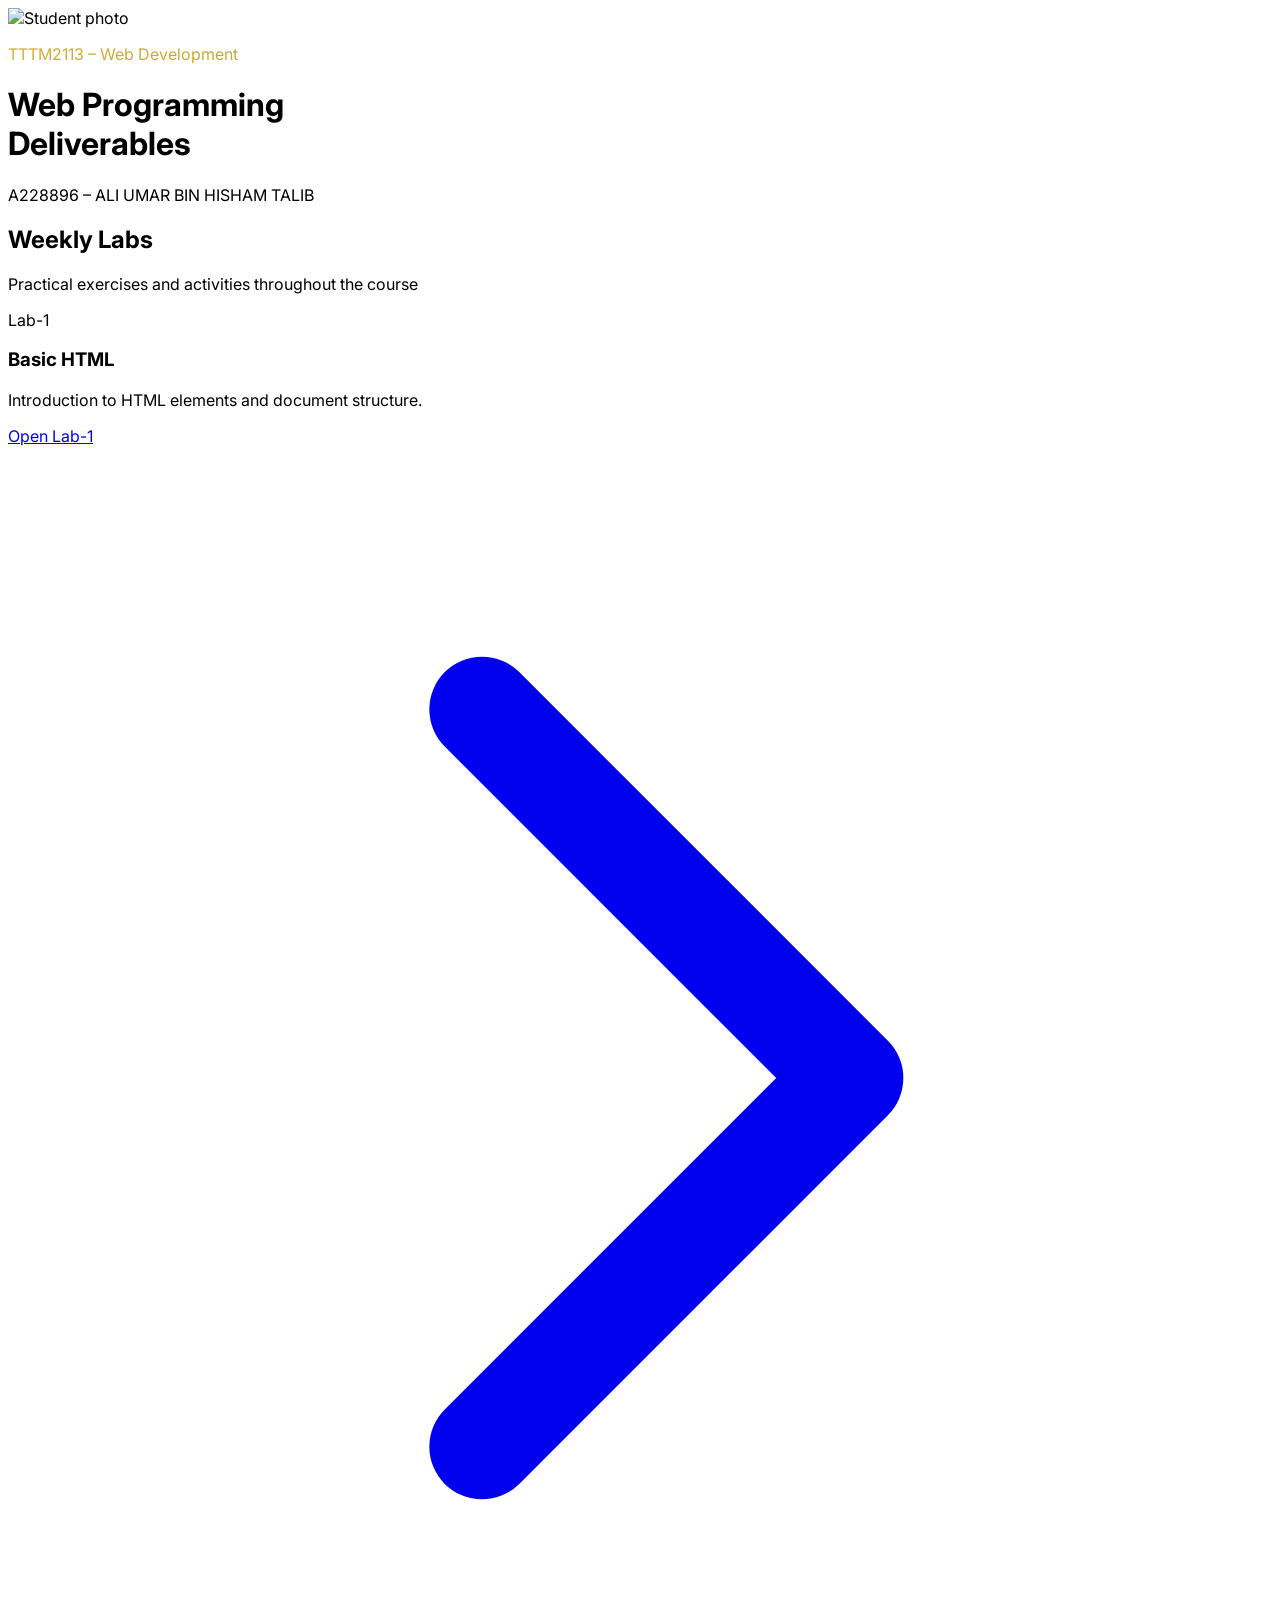
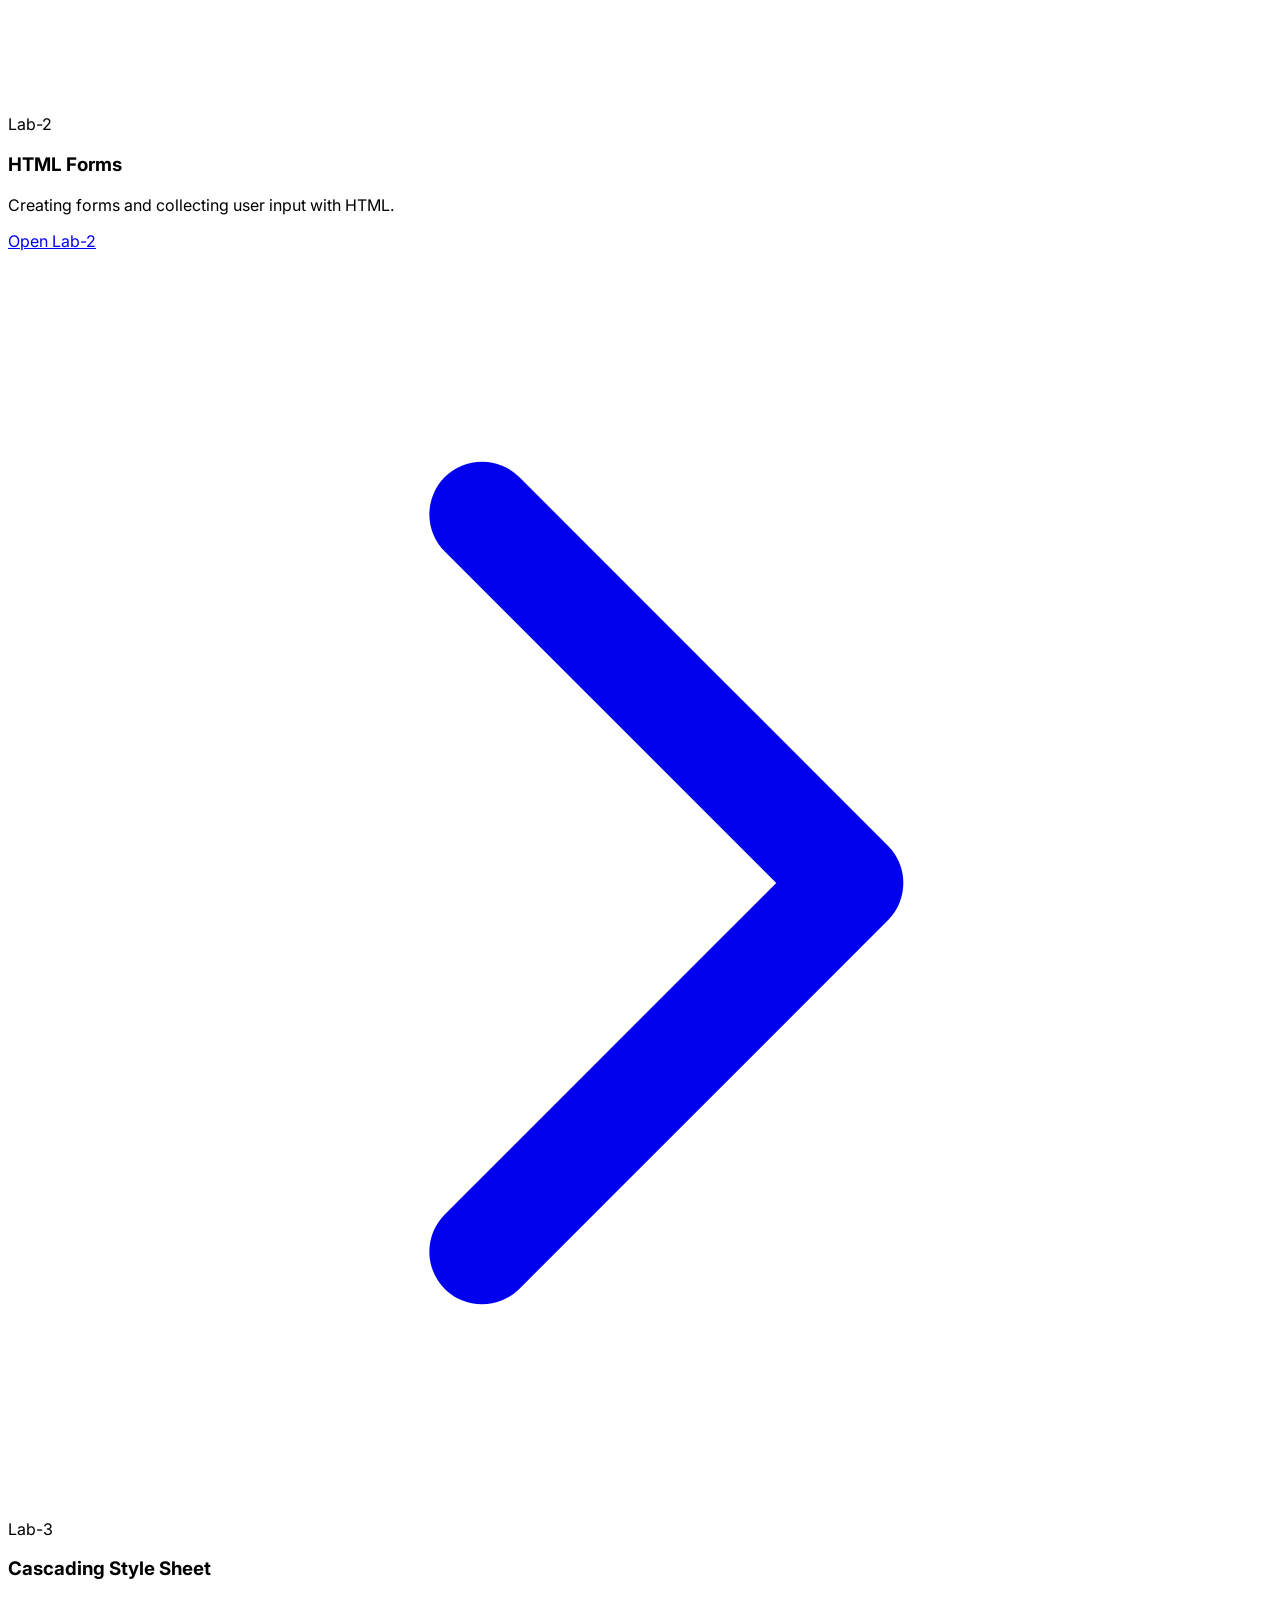
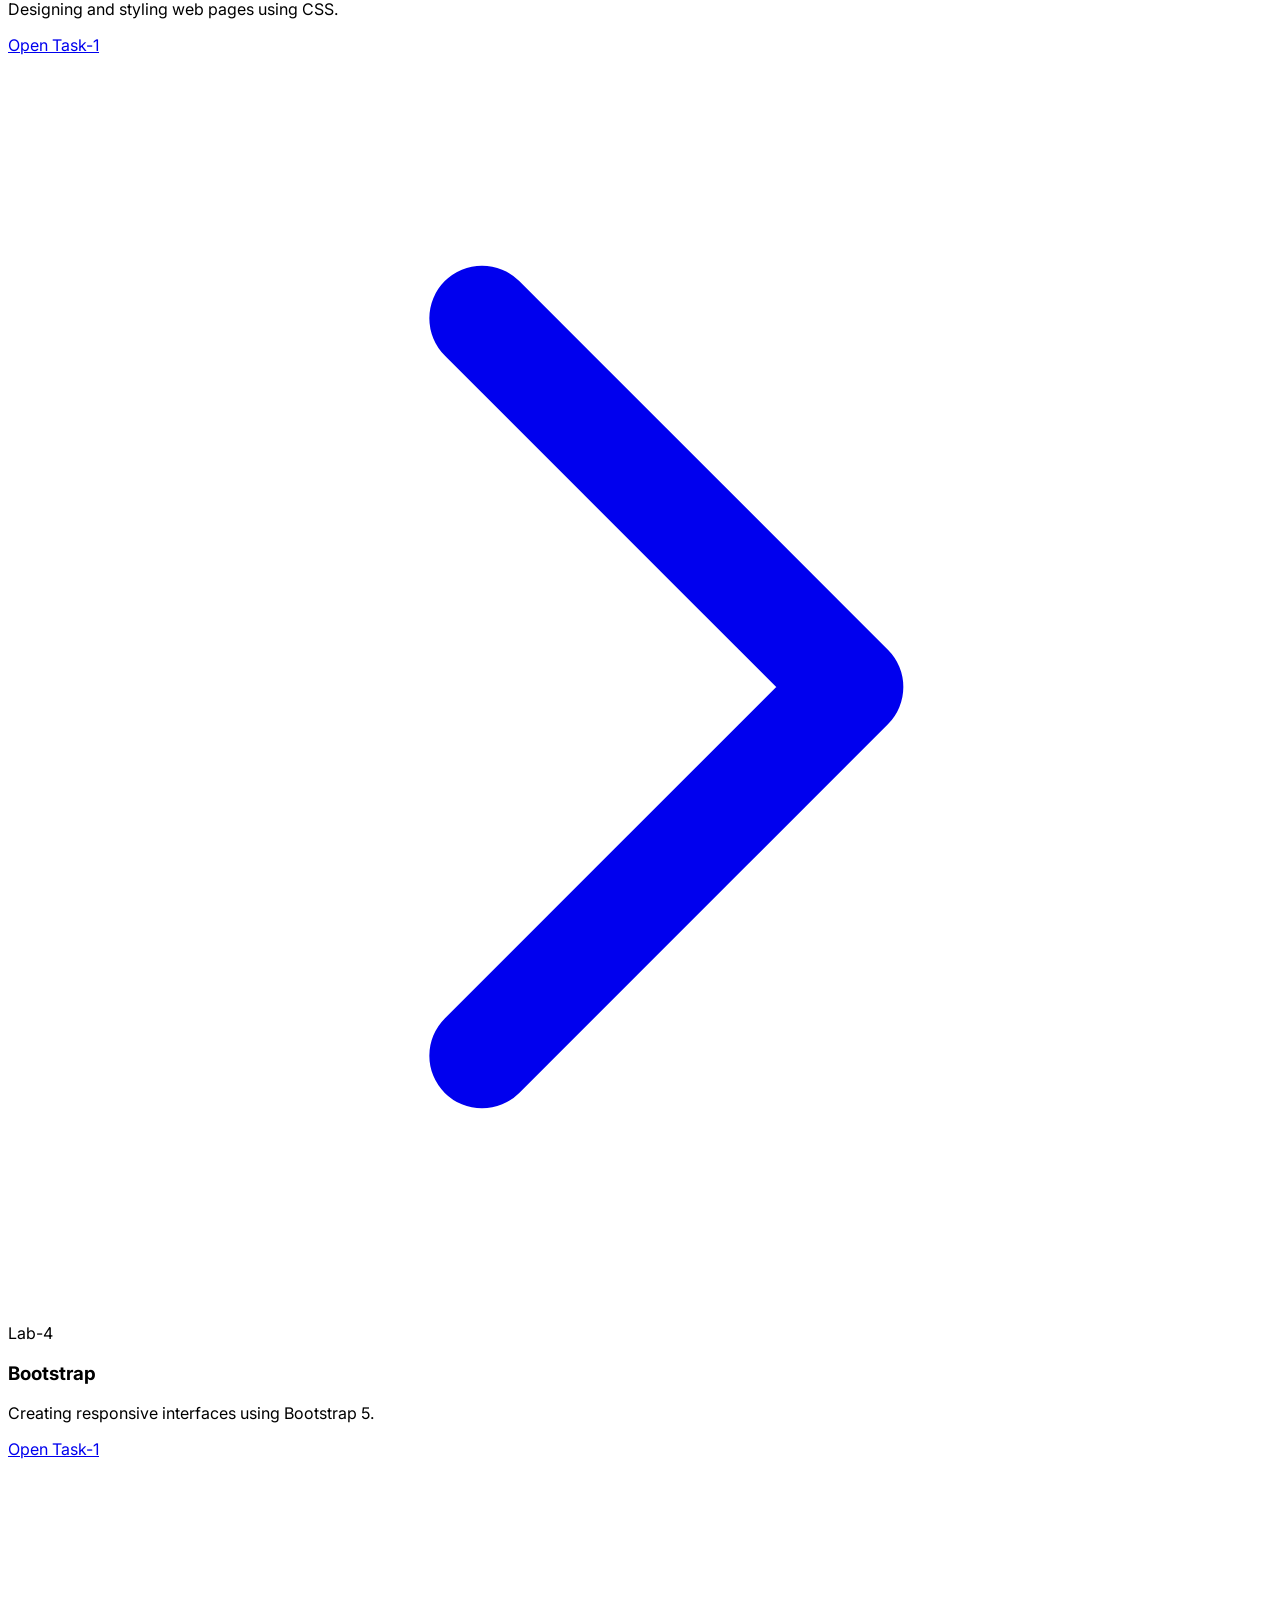
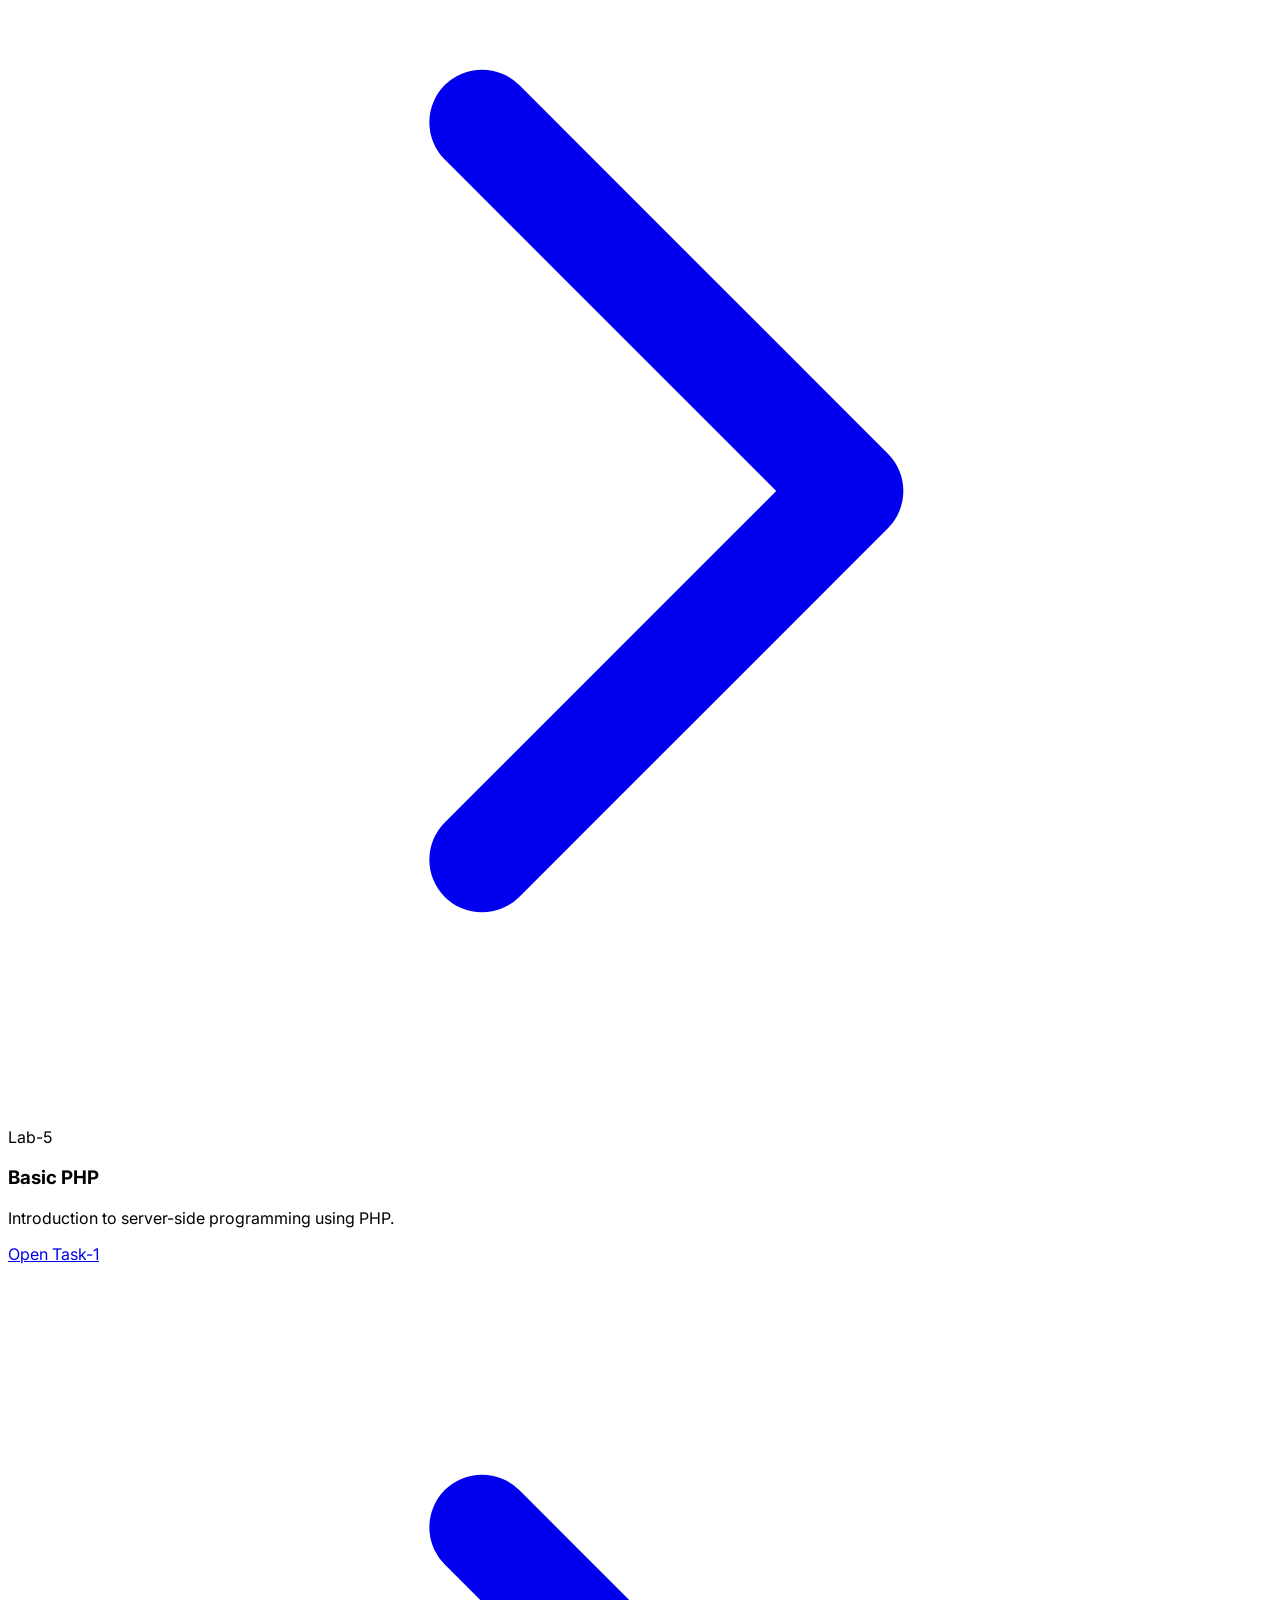
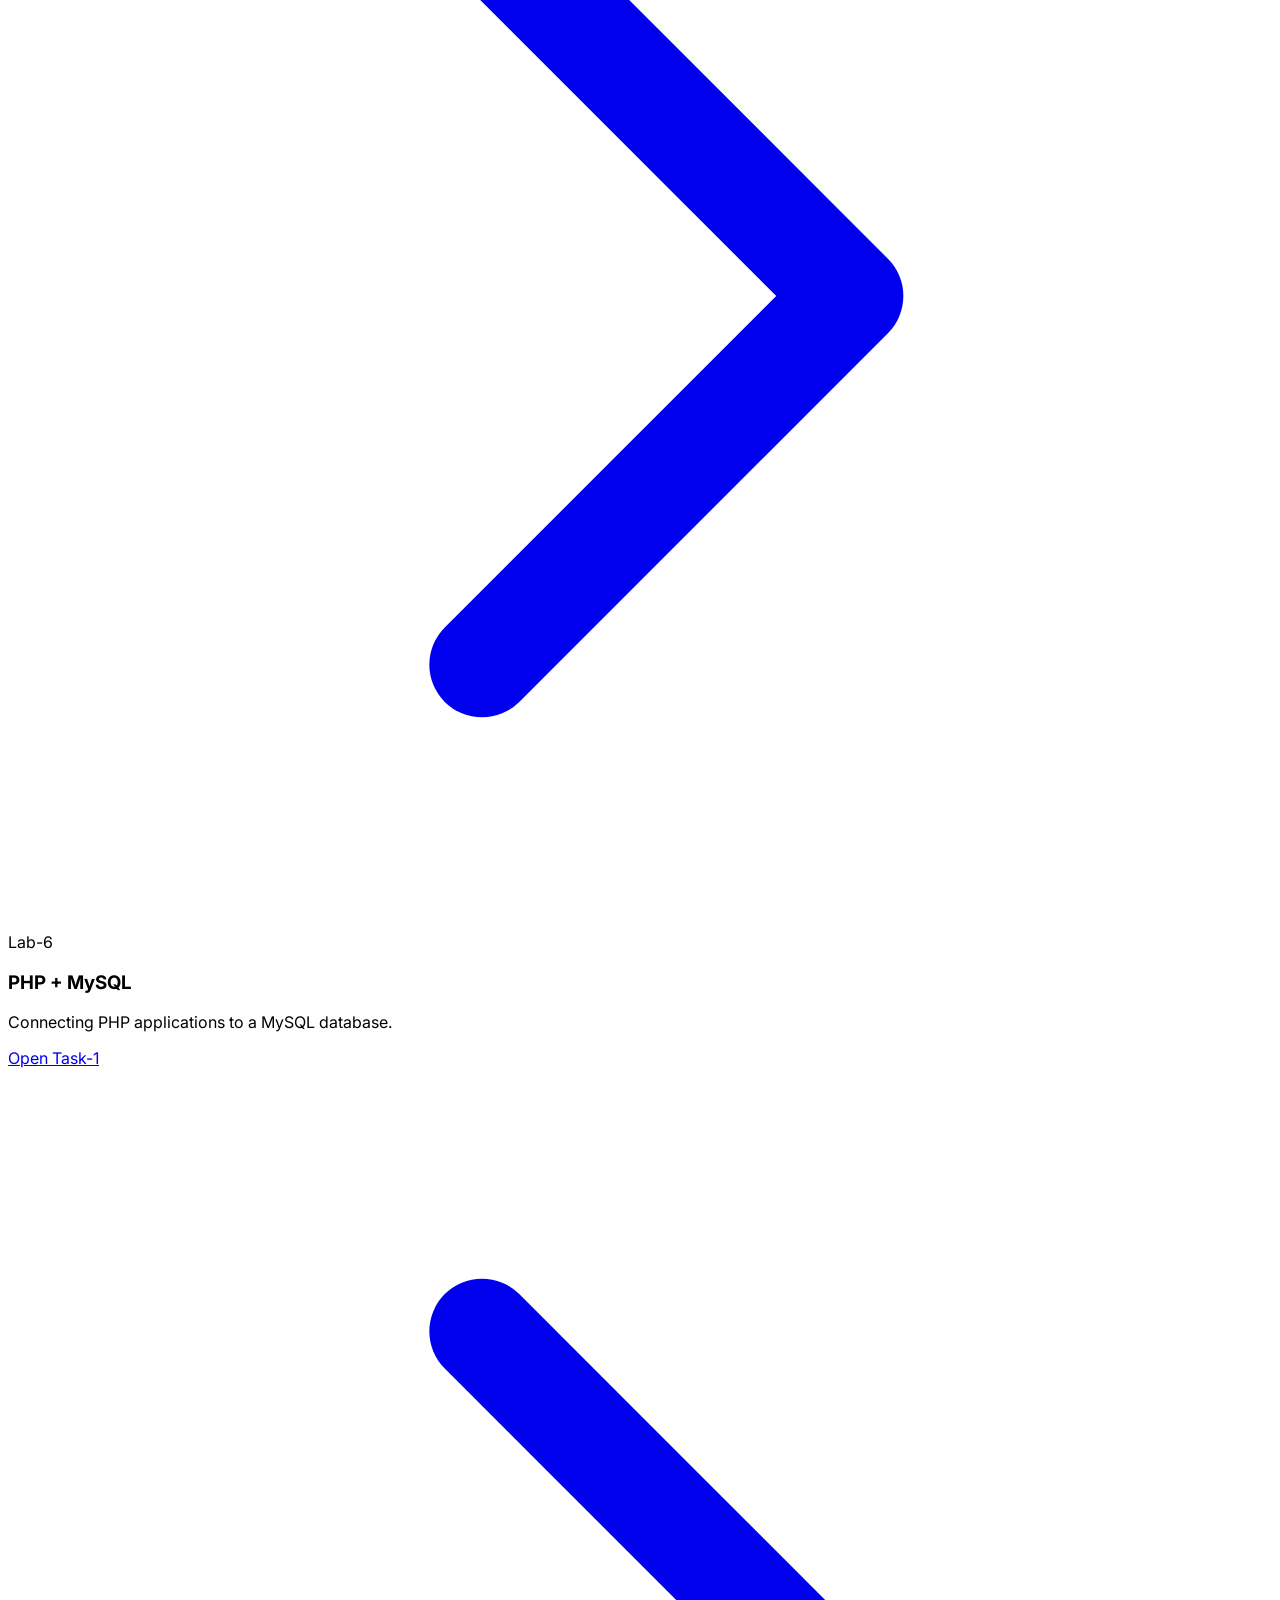
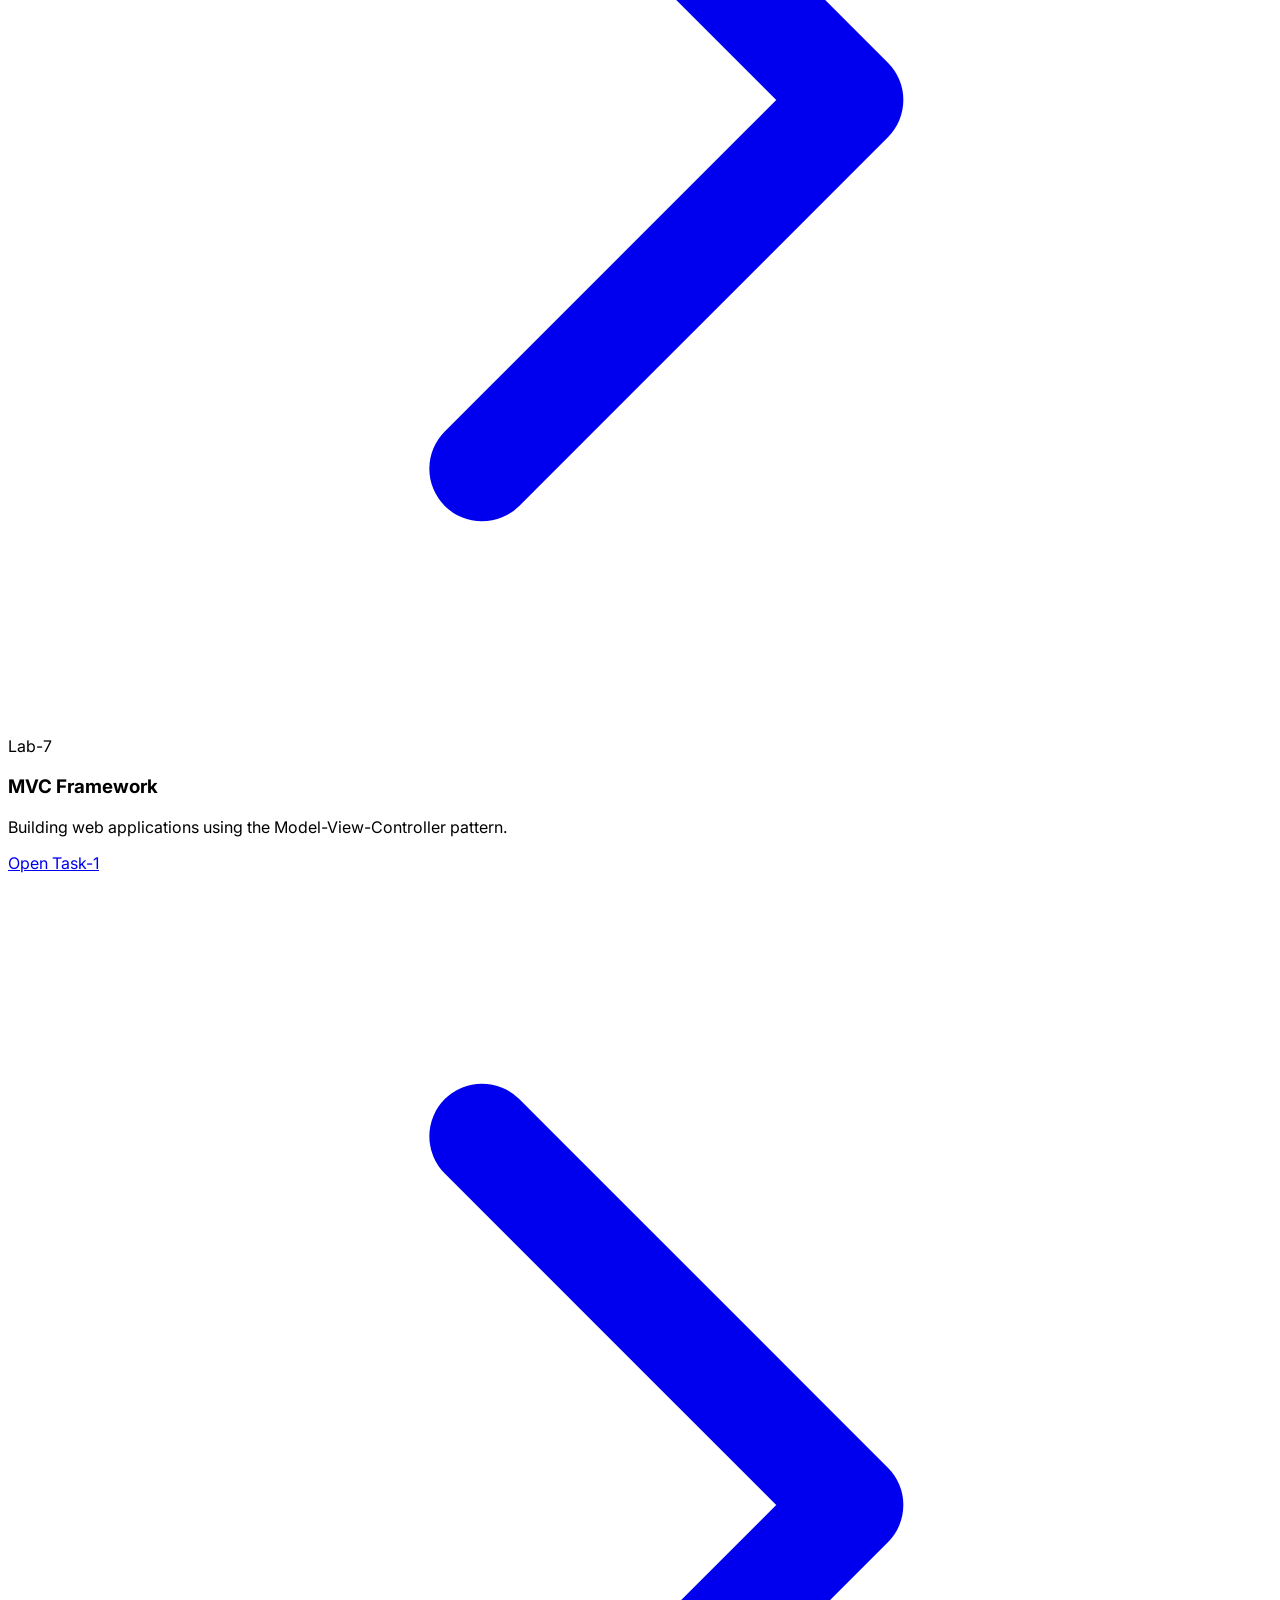
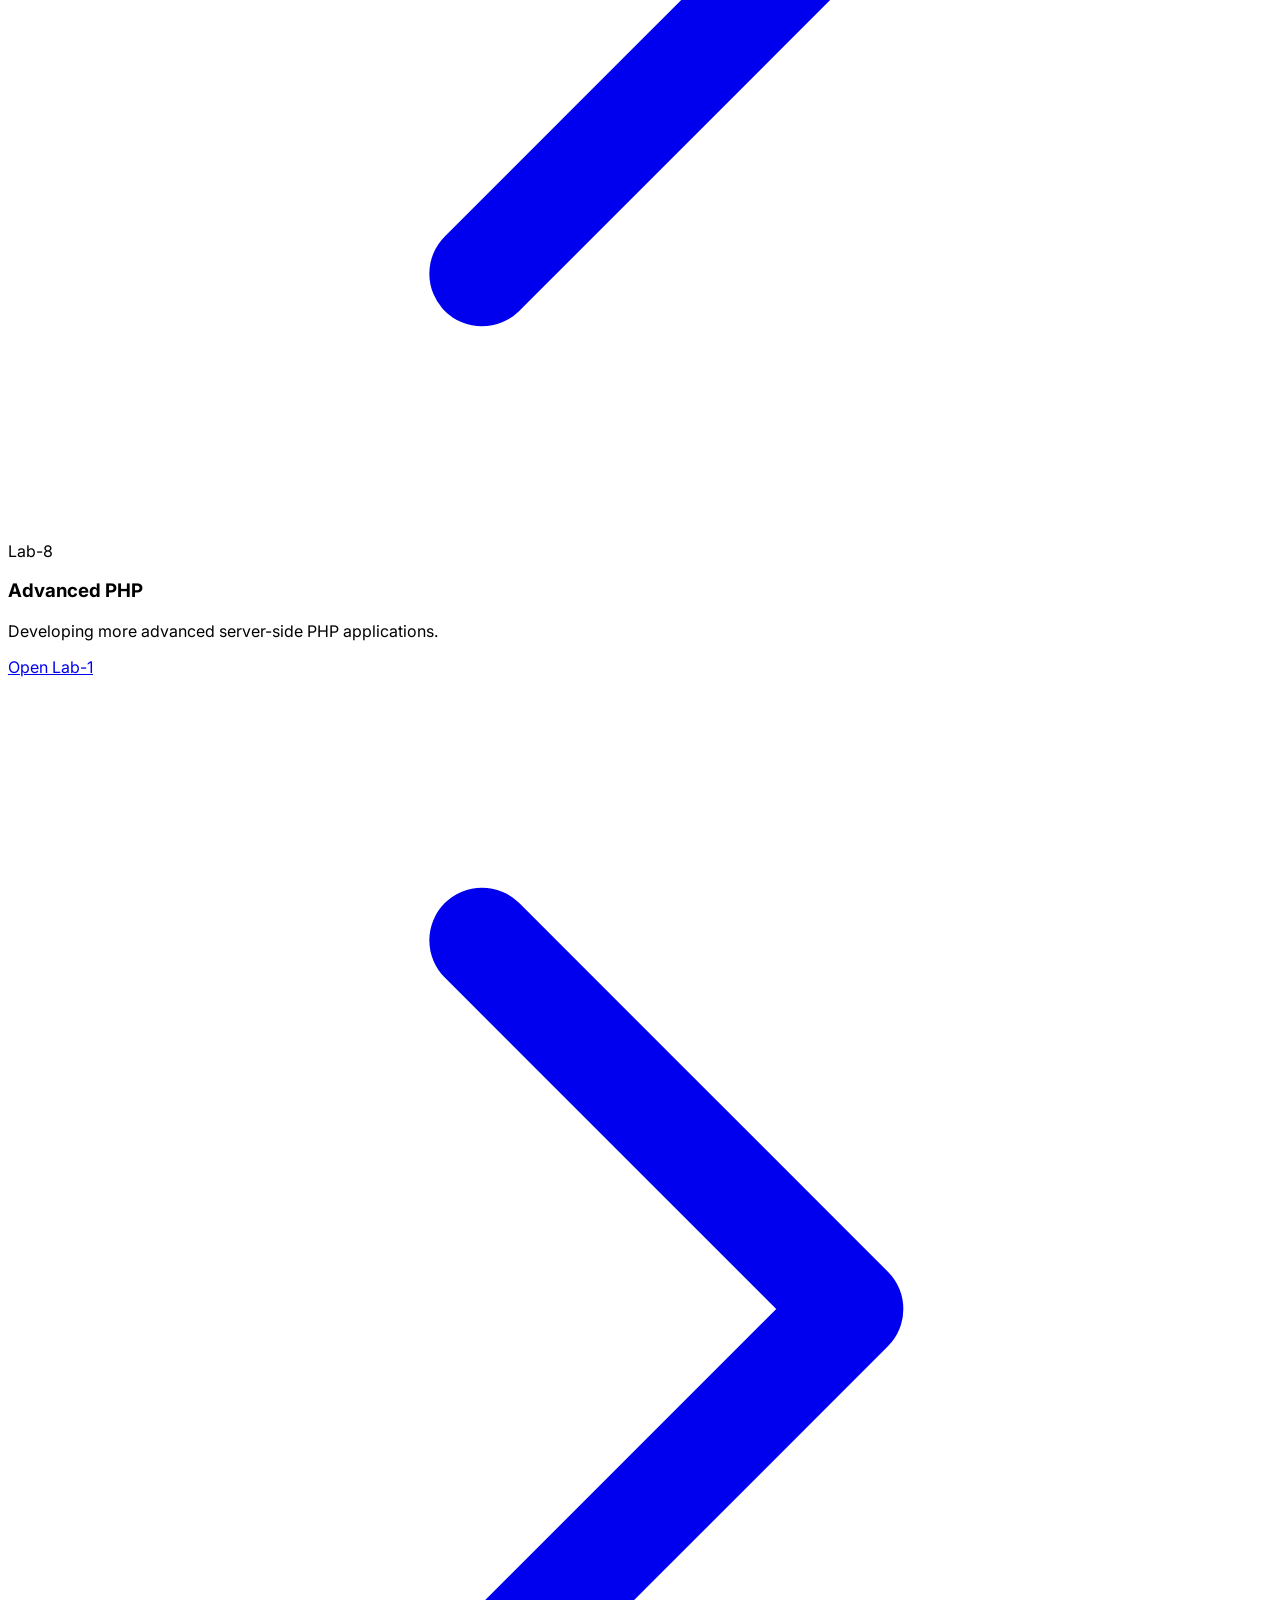
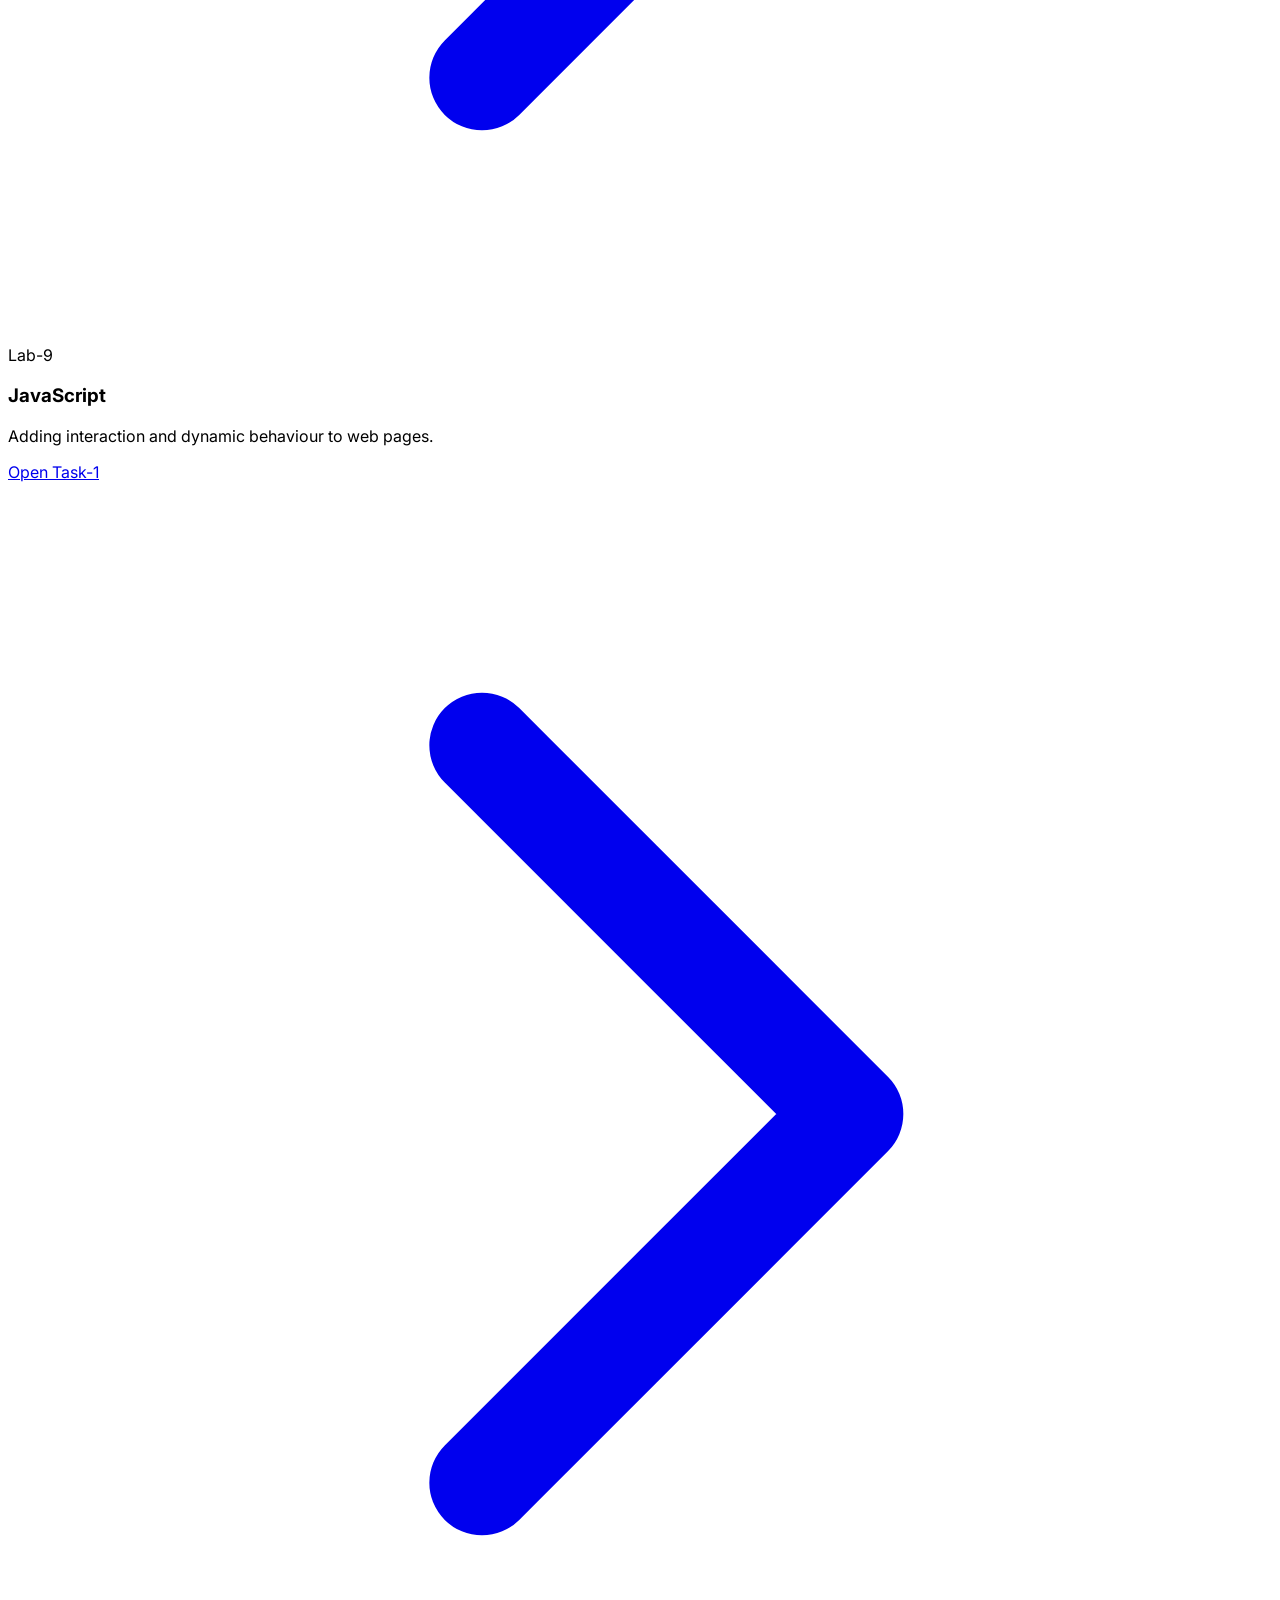
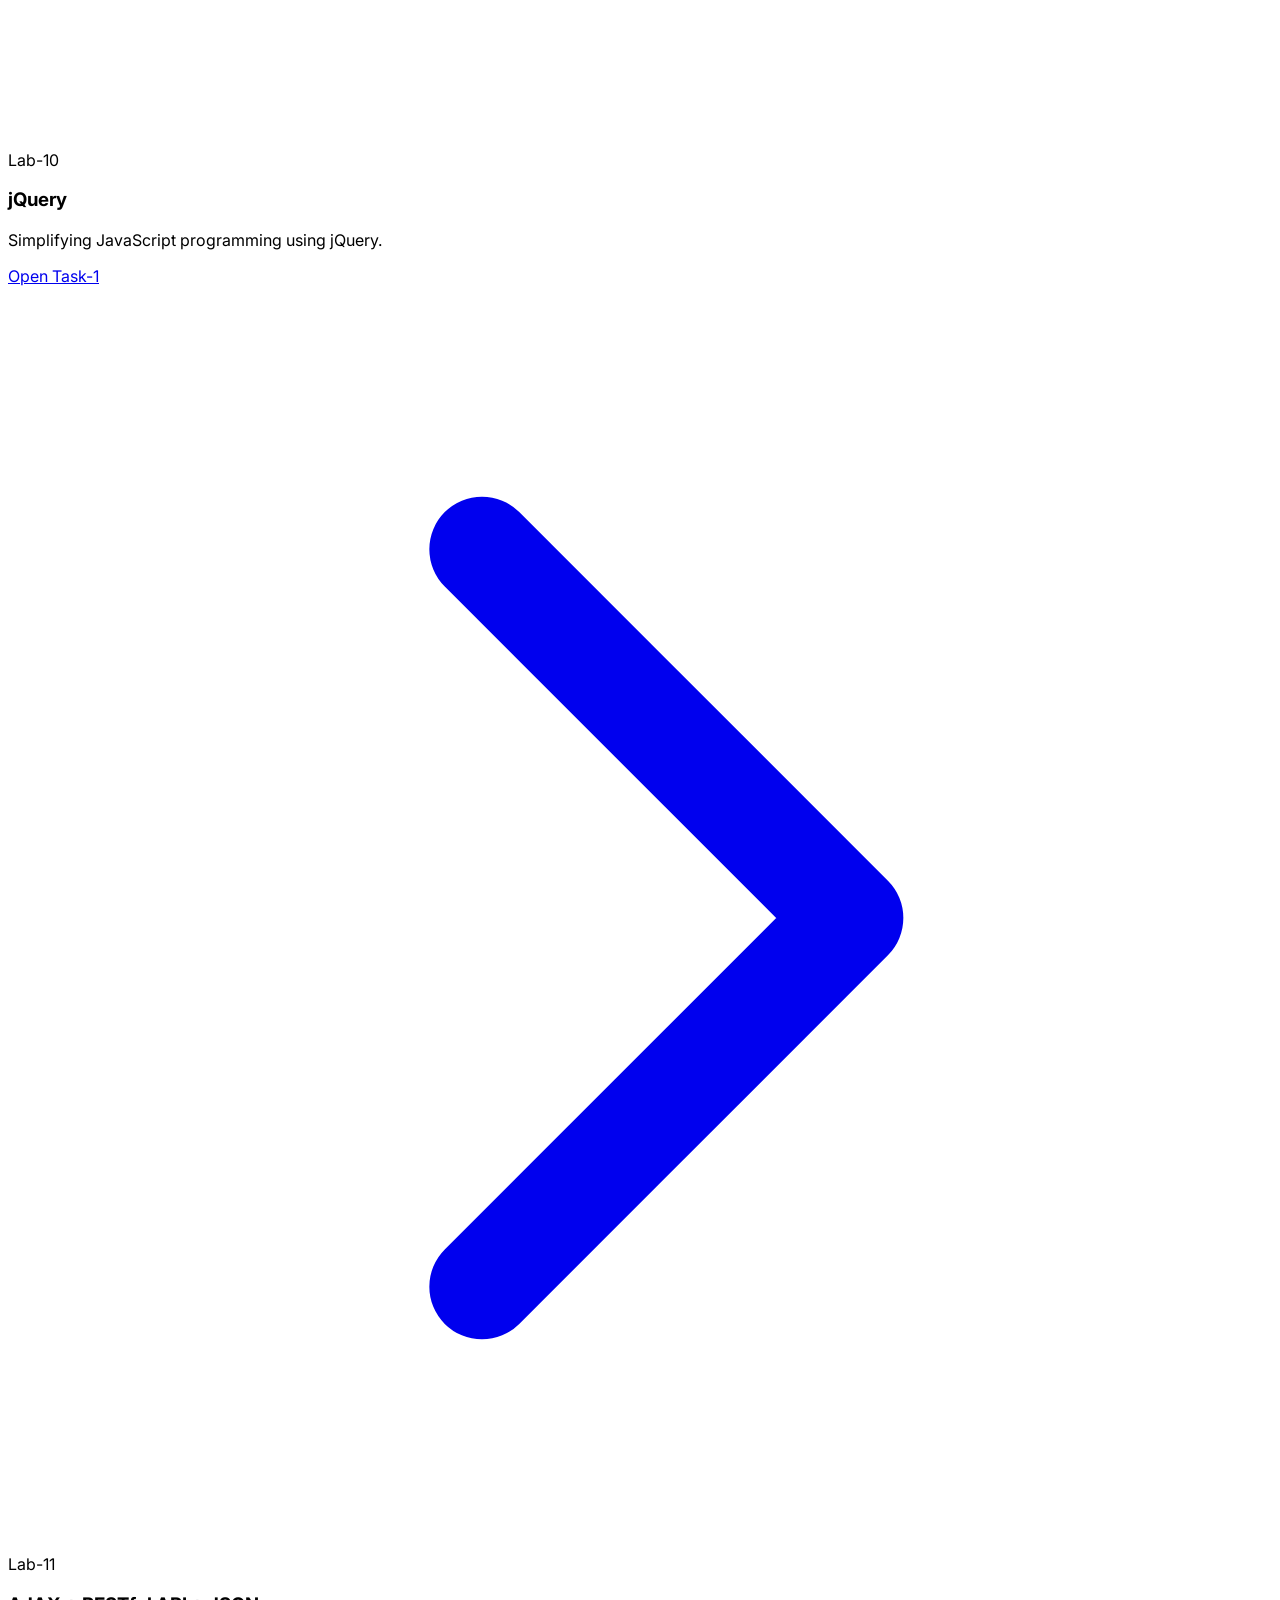
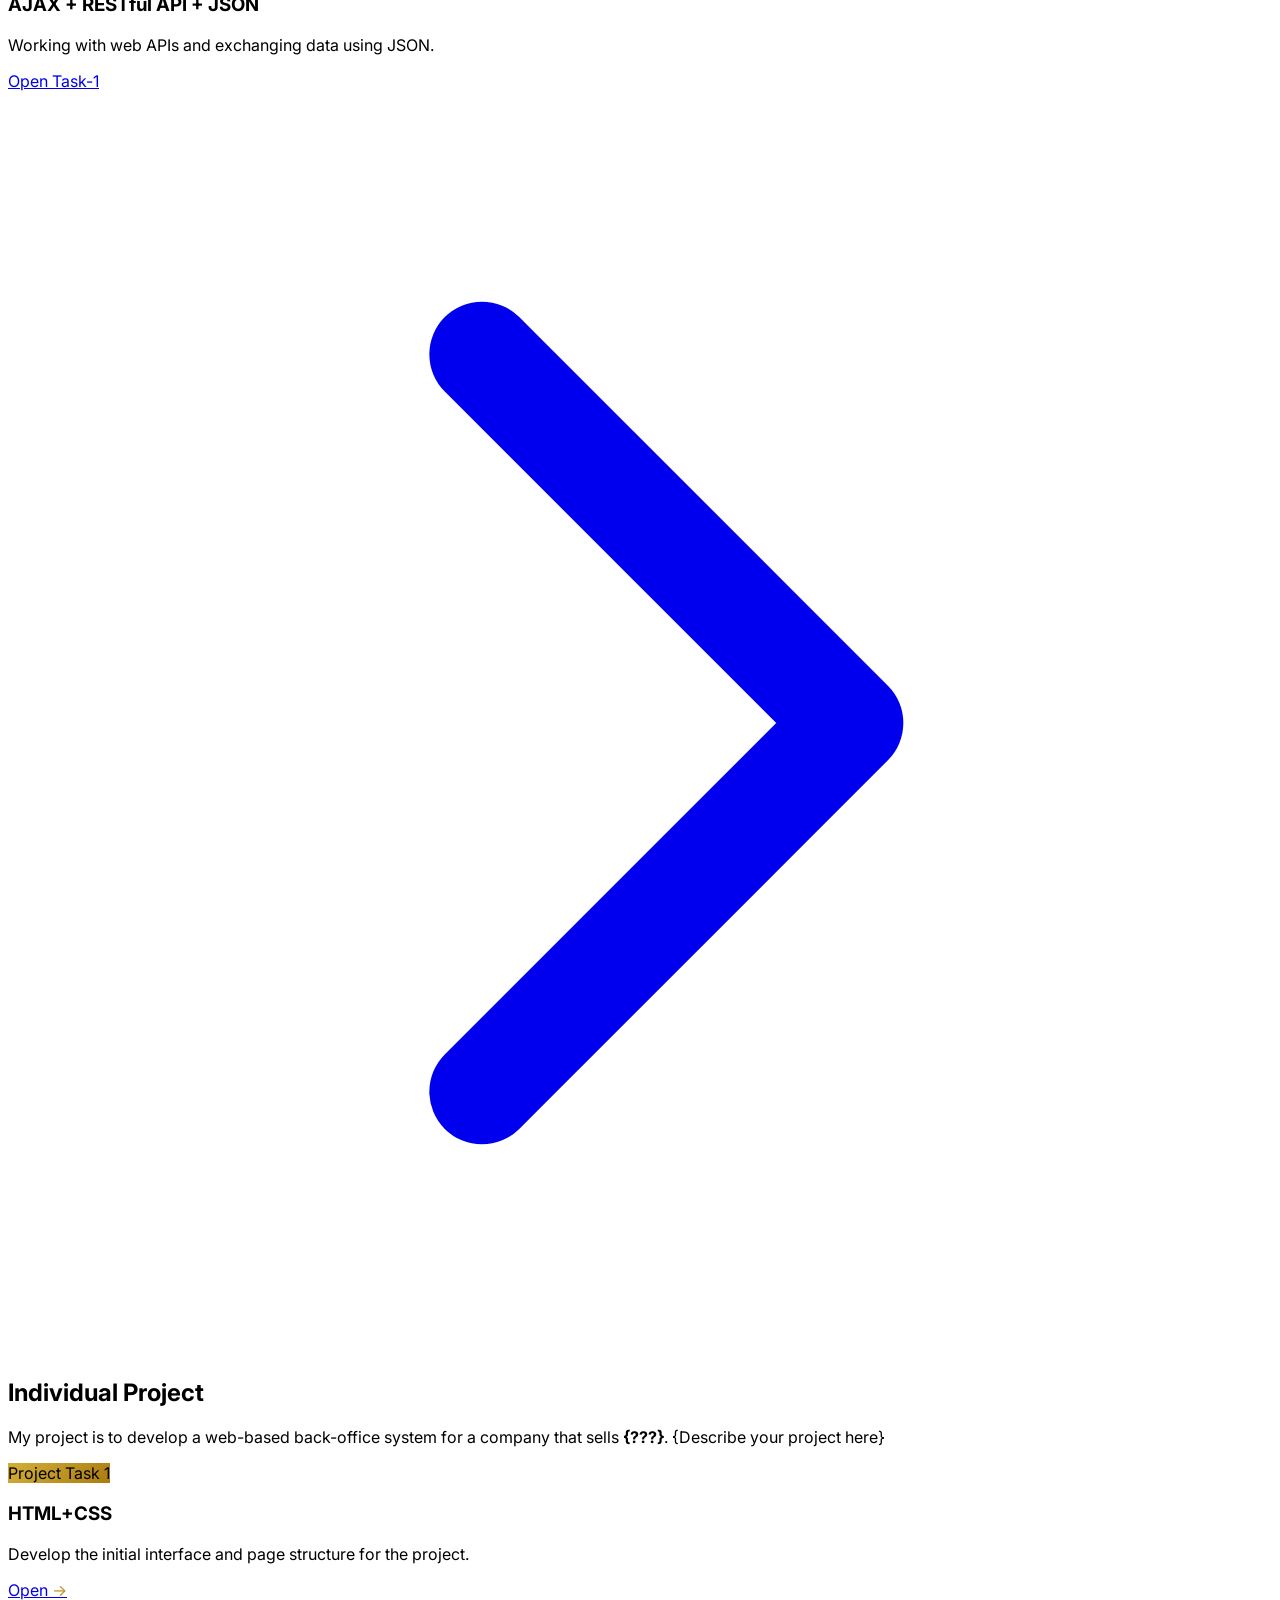
==== commit 07361312: "lab-2 done" ====
--- a/index.html
+++ b/index.html
@@ -62,7 +62,7 @@
           <span class="bg-zinc-200 text-zinc-700 text-xs font-semibold px-3 py-1 rounded-full self-start mb-6">Lab-1</span>
           <h3 class="text-xl font-bold tracking-tight mb-2">Basic HTML</h3>
           <p class="text-zinc-500 font-light mb-8 flex-grow">Introduction to HTML elements and document structure.</p>
-          <a href="/users/a228896/lab-1/index.html" class="text-zinc-900 font-medium self-start flex items-center gap-1 before:absolute before:inset-0">
+          <a href="/users/a228896/lab-1/index.html" target="_blank" class="text-zinc-900 font-medium self-start flex items-center gap-1 before:absolute before:inset-0">
             Open Lab-1 
             <svg class="w-4 h-4 group-hover:translate-x-1 transition-transform" fill="none" stroke="currentColor" viewBox="0 0 24 24"><path stroke-linecap="round" stroke-linejoin="round" stroke-width="2" d="M9 5l7 7-7 7"></path></svg>
           </a>
@@ -73,8 +73,8 @@
           <span class="bg-zinc-200 text-zinc-700 text-xs font-semibold px-3 py-1 rounded-full self-start mb-6">Lab-2</span>
           <h3 class="text-xl font-bold tracking-tight mb-2">HTML Forms</h3>
           <p class="text-zinc-500 font-light mb-8 flex-grow">Creating forms and collecting user input with HTML.</p>
-          <a href="#" class="text-zinc-900 font-medium self-start flex items-center gap-1 before:absolute before:inset-0">
-            Open Task-1 
+          <a href="/users/a228896/lab-2/index.html" target="_blank" class="text-zinc-900 font-medium self-start flex items-center gap-1 before:absolute before:inset-0">
+            Open Lab-2 
             <svg class="w-4 h-4 group-hover:translate-x-1 transition-transform" fill="none" stroke="currentColor" viewBox="0 0 24 24"><path stroke-linecap="round" stroke-linejoin="round" stroke-width="2" d="M9 5l7 7-7 7"></path></svg>
           </a>
         </div>
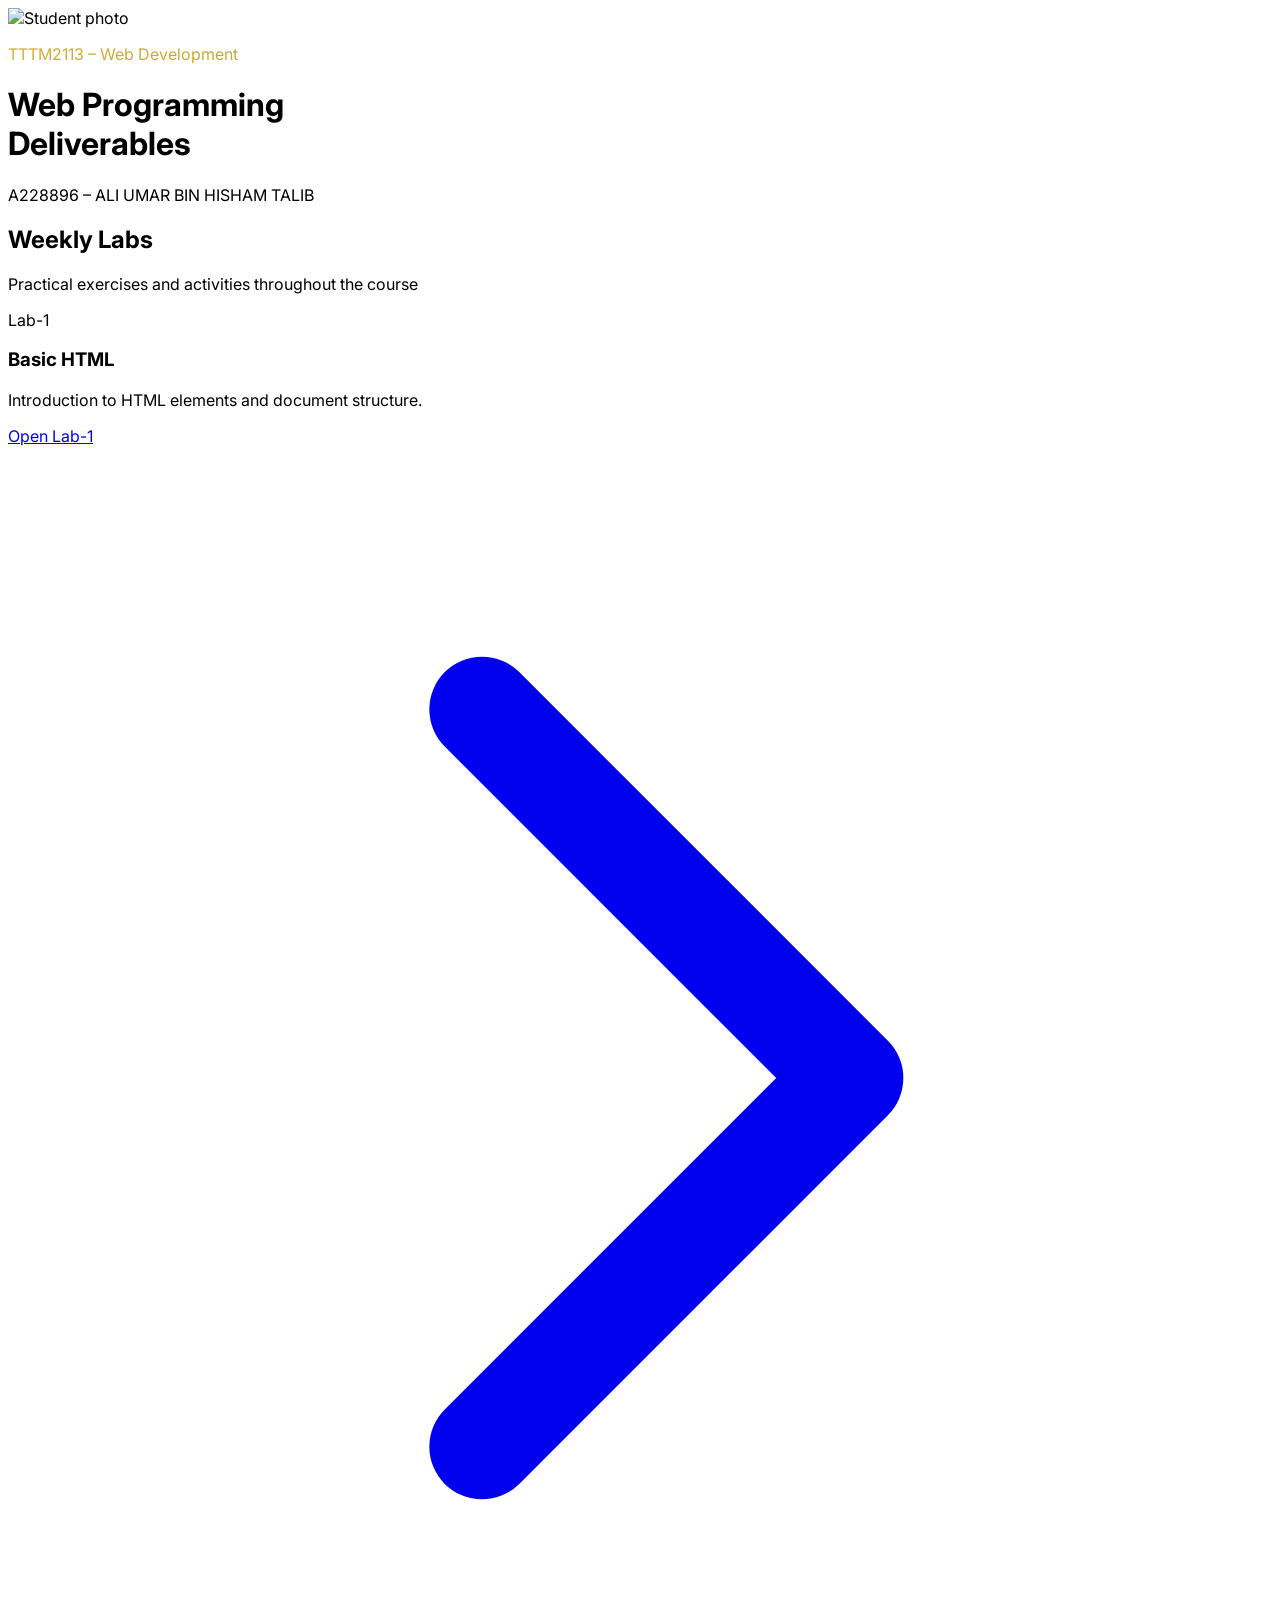
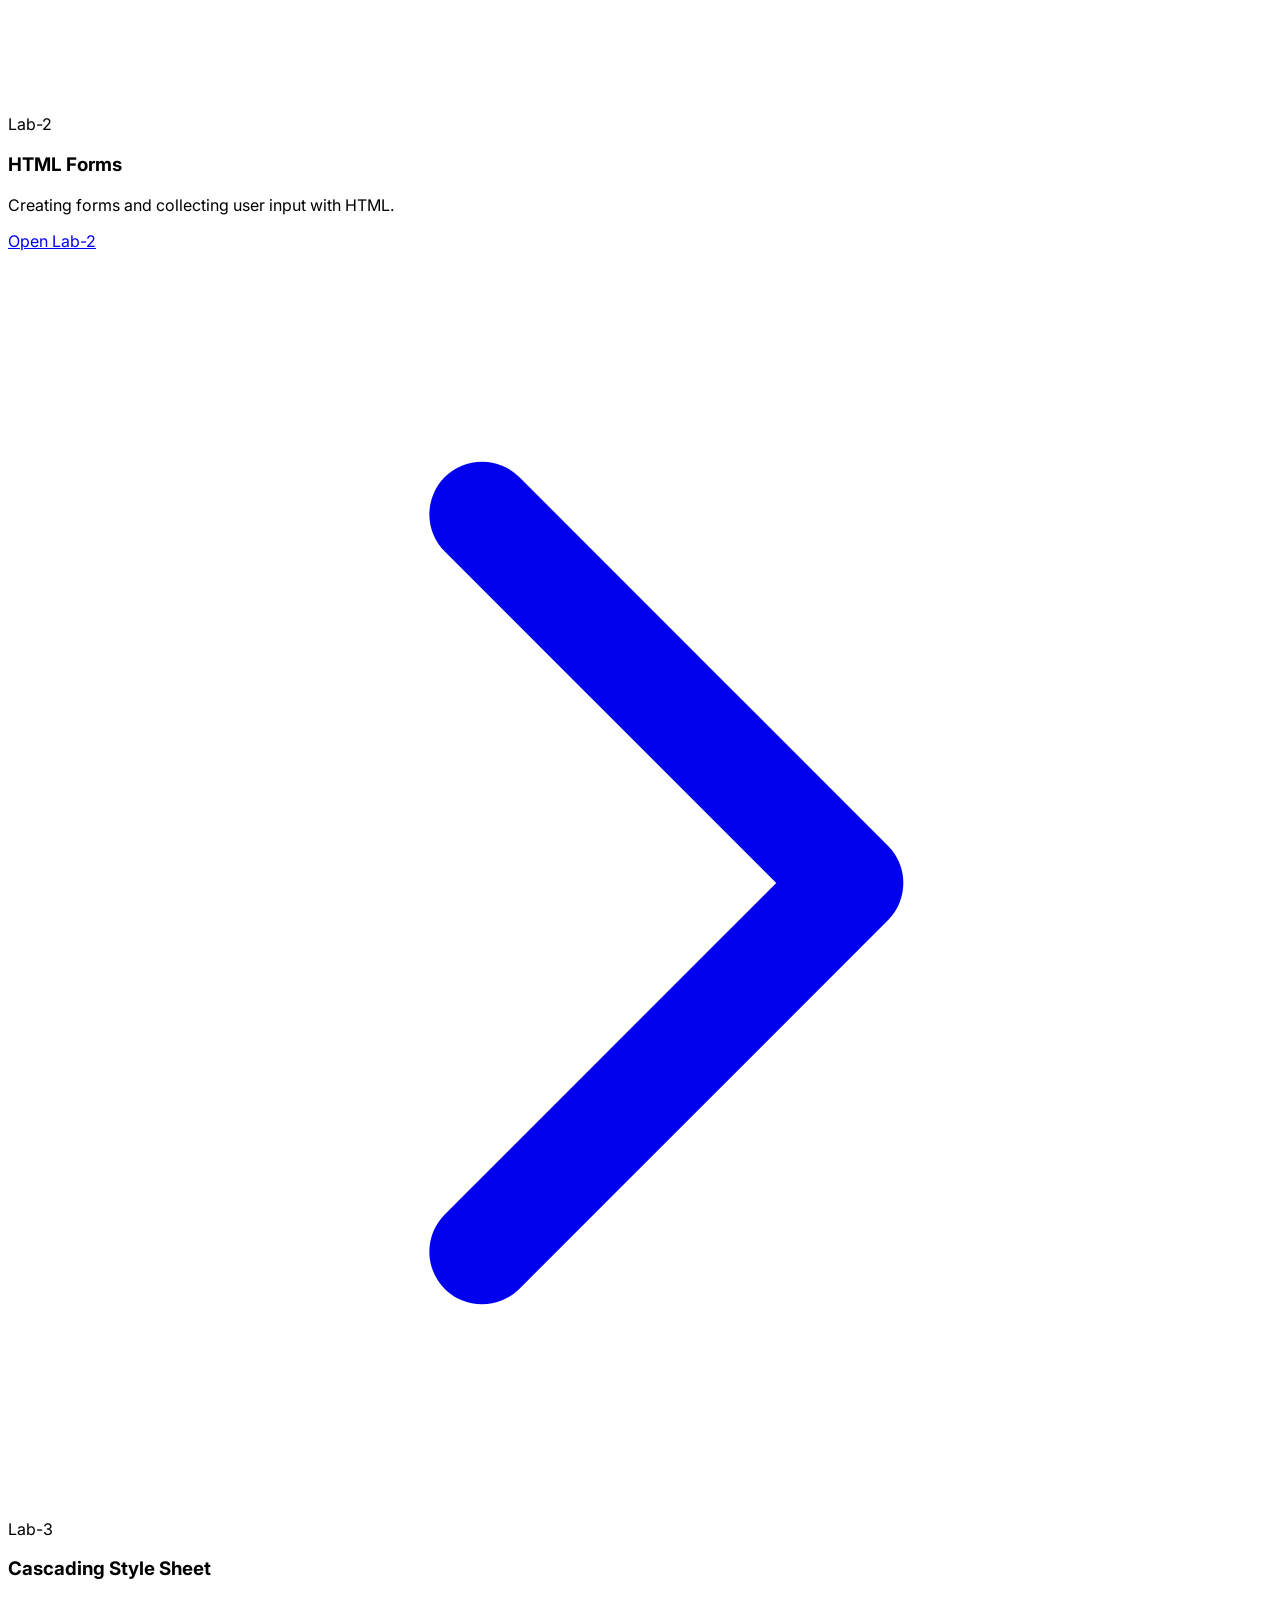
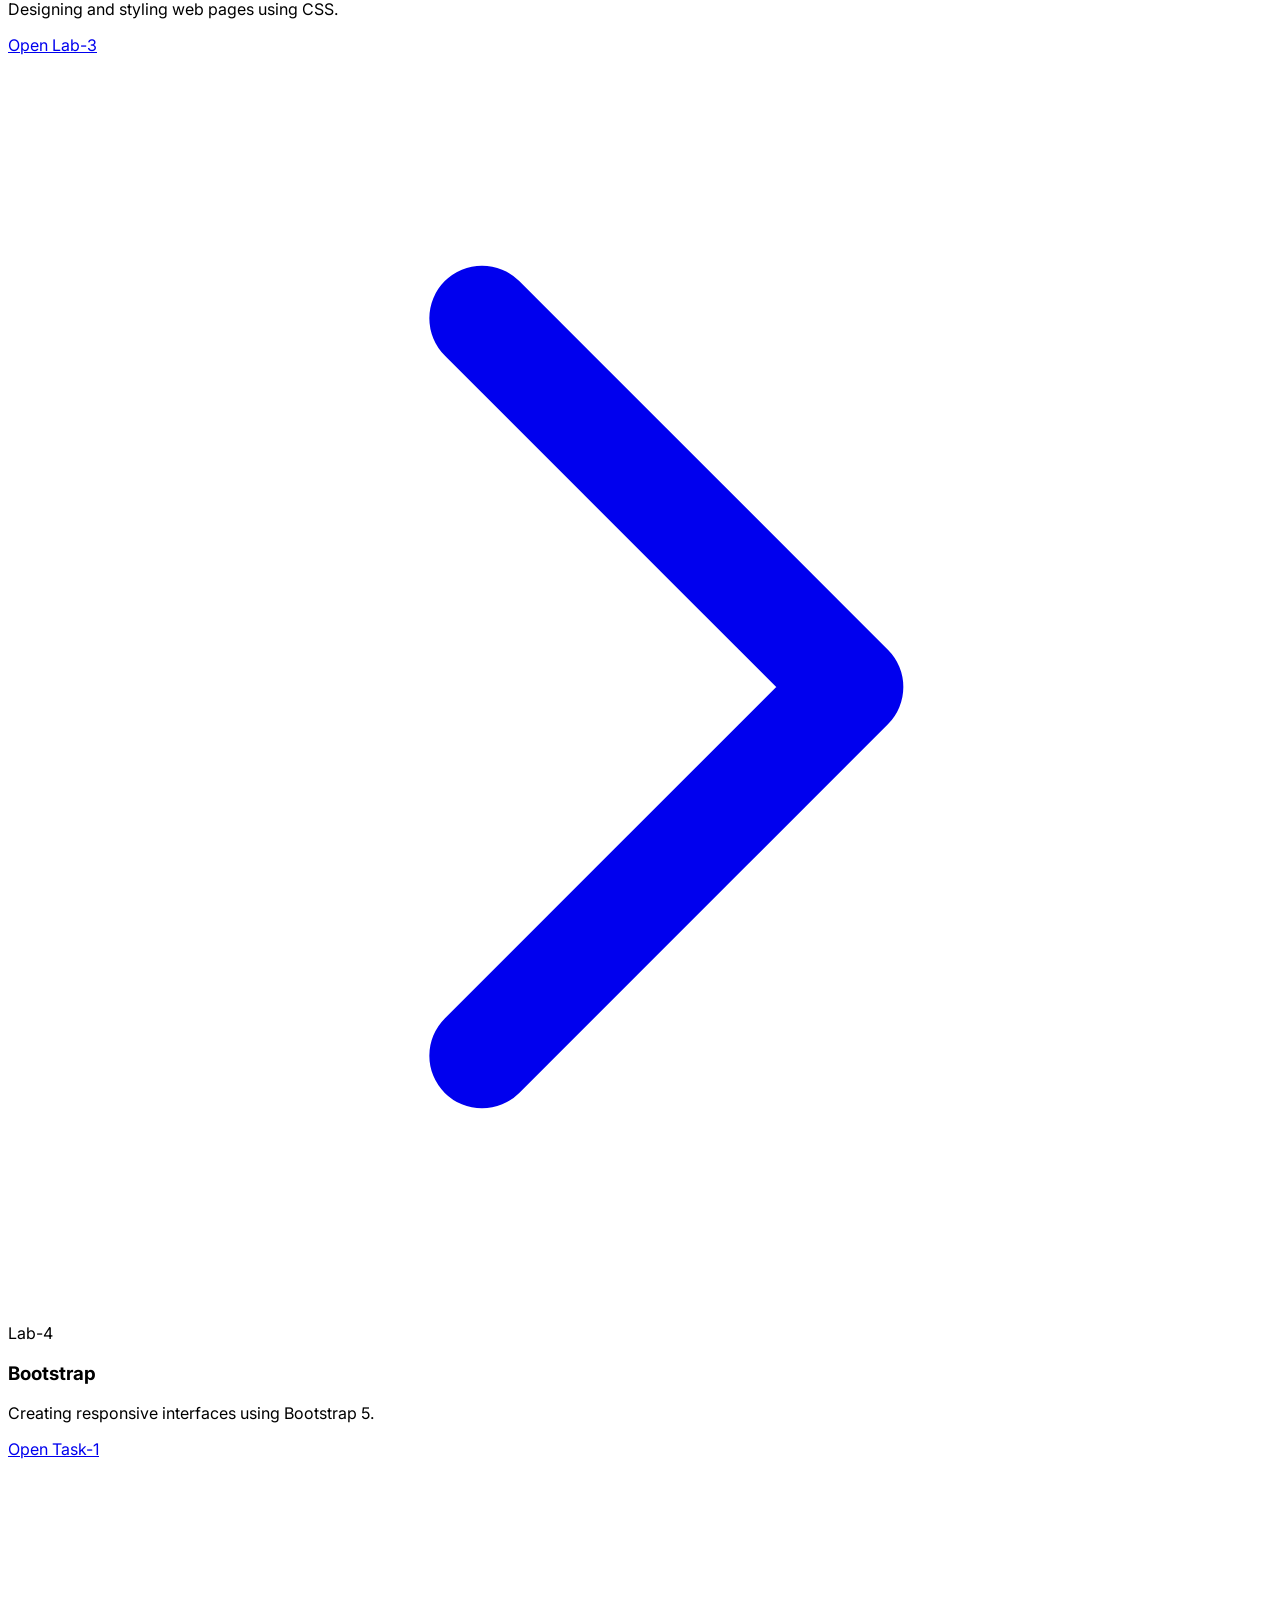
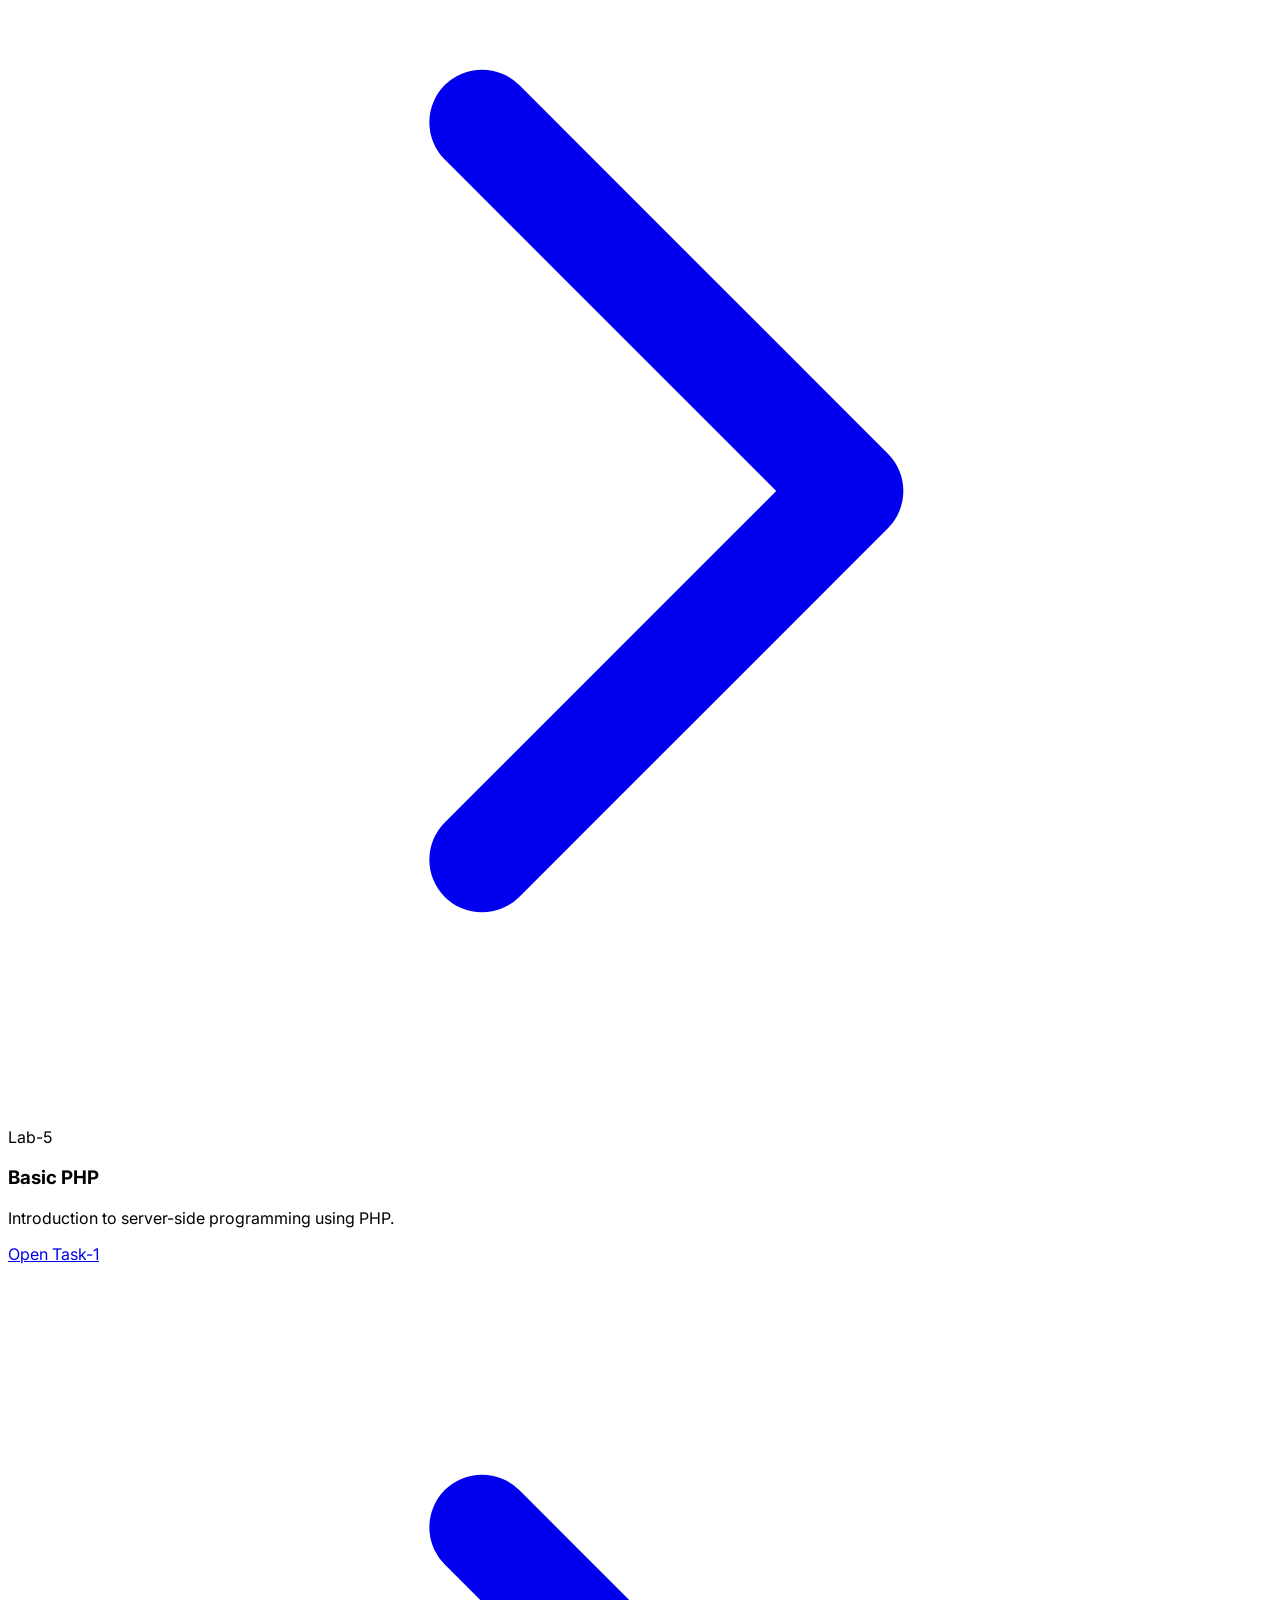
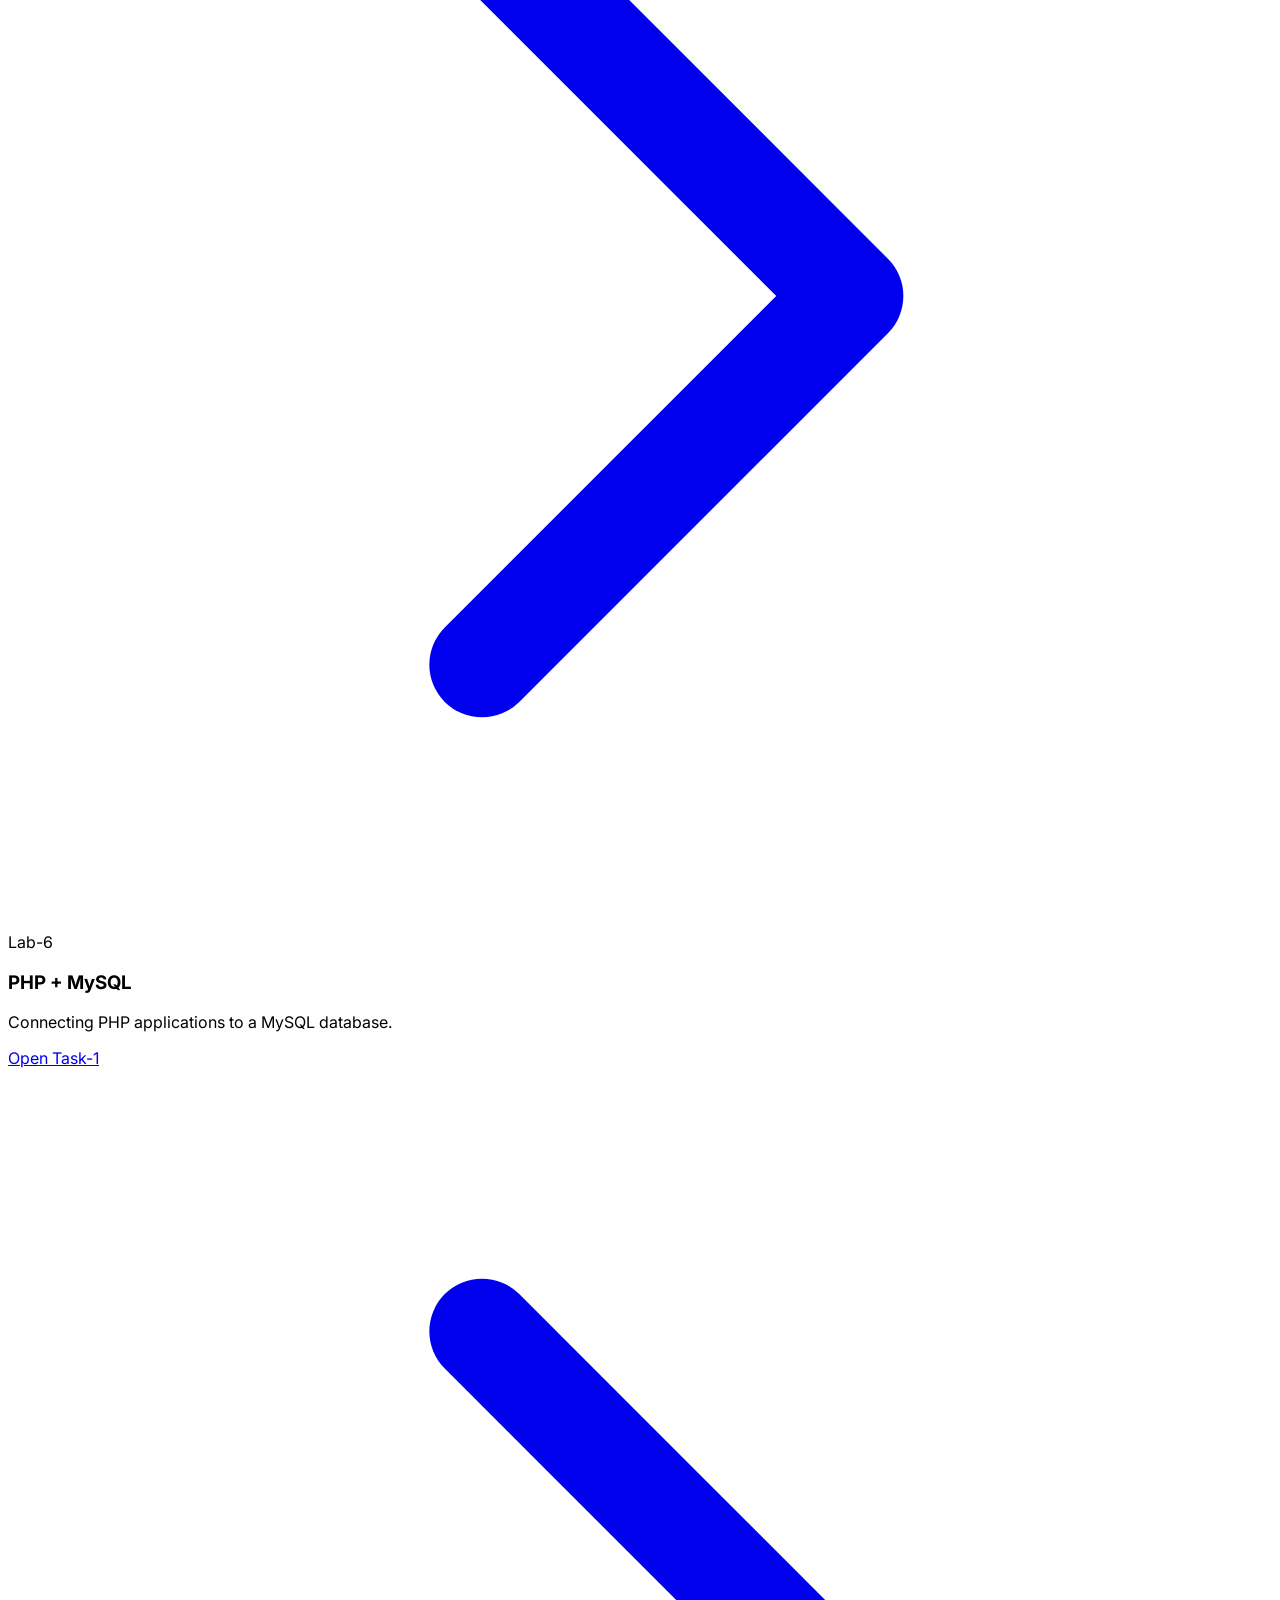
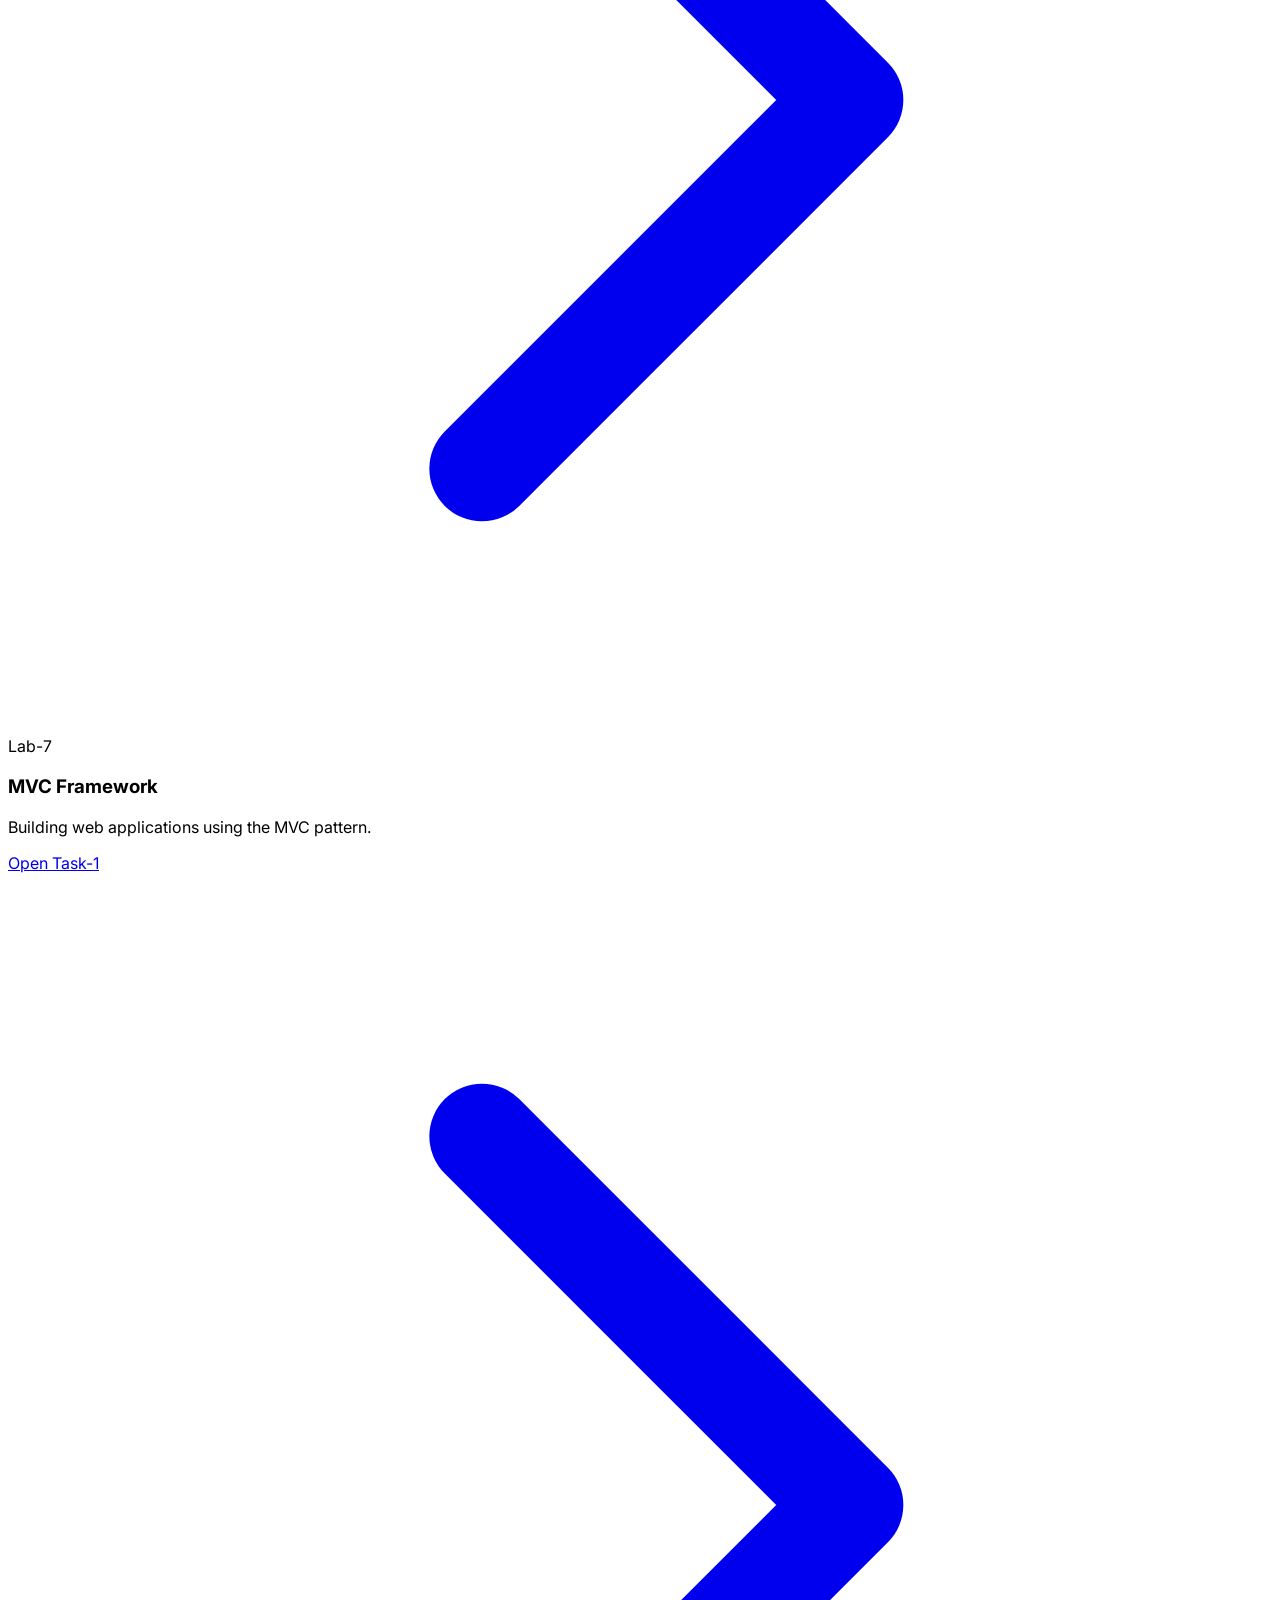
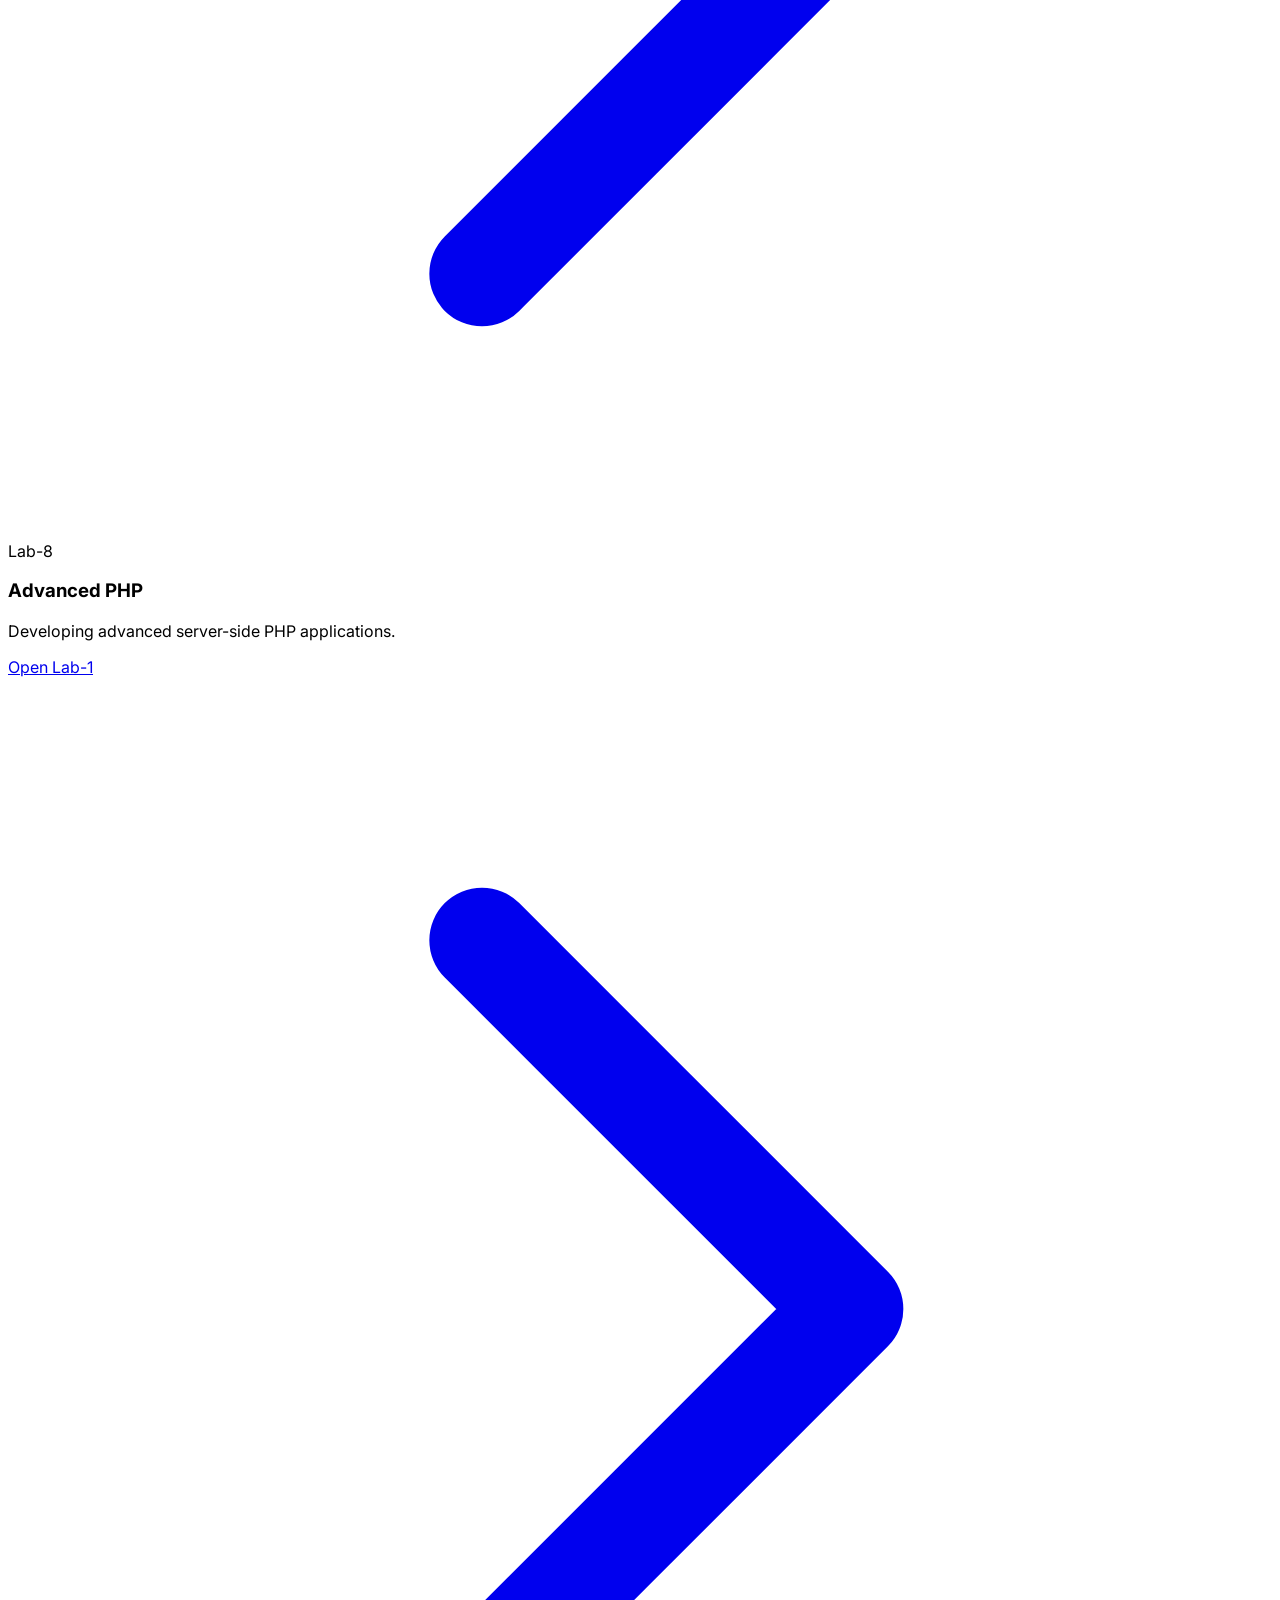
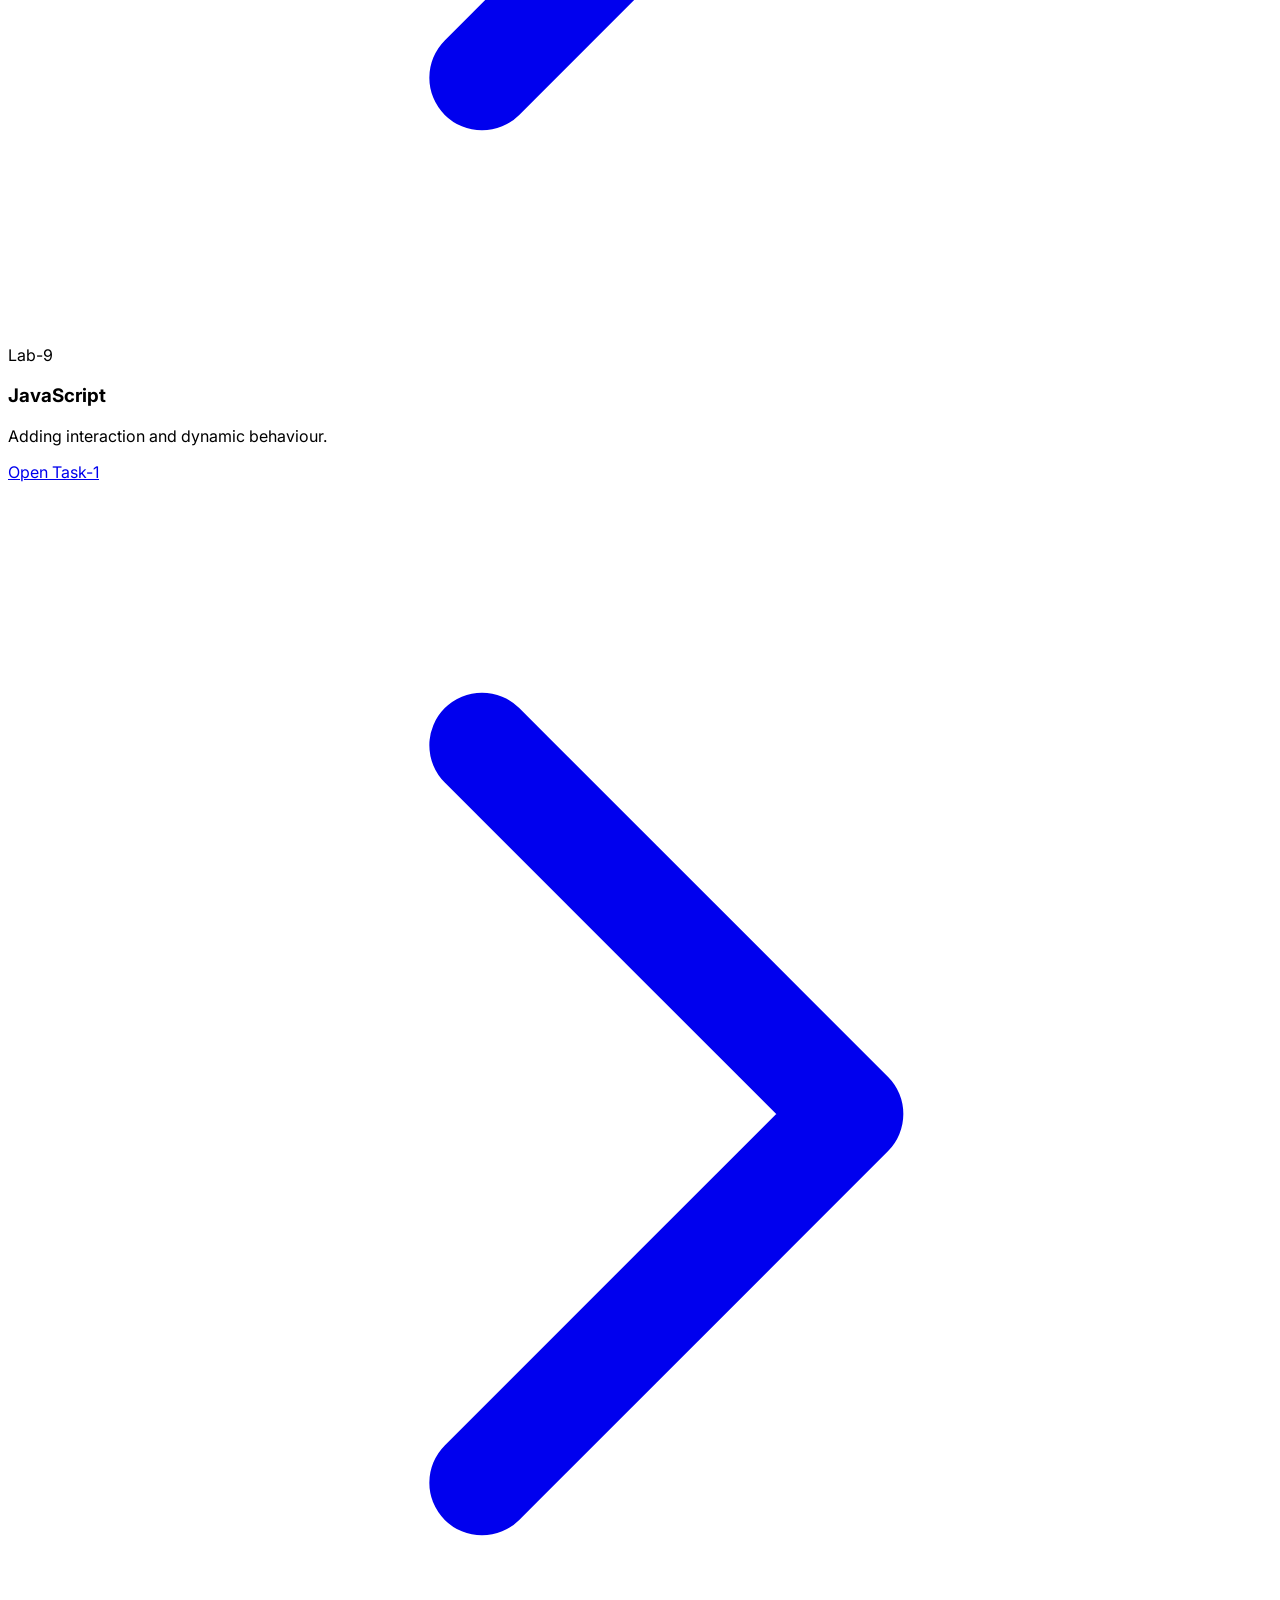
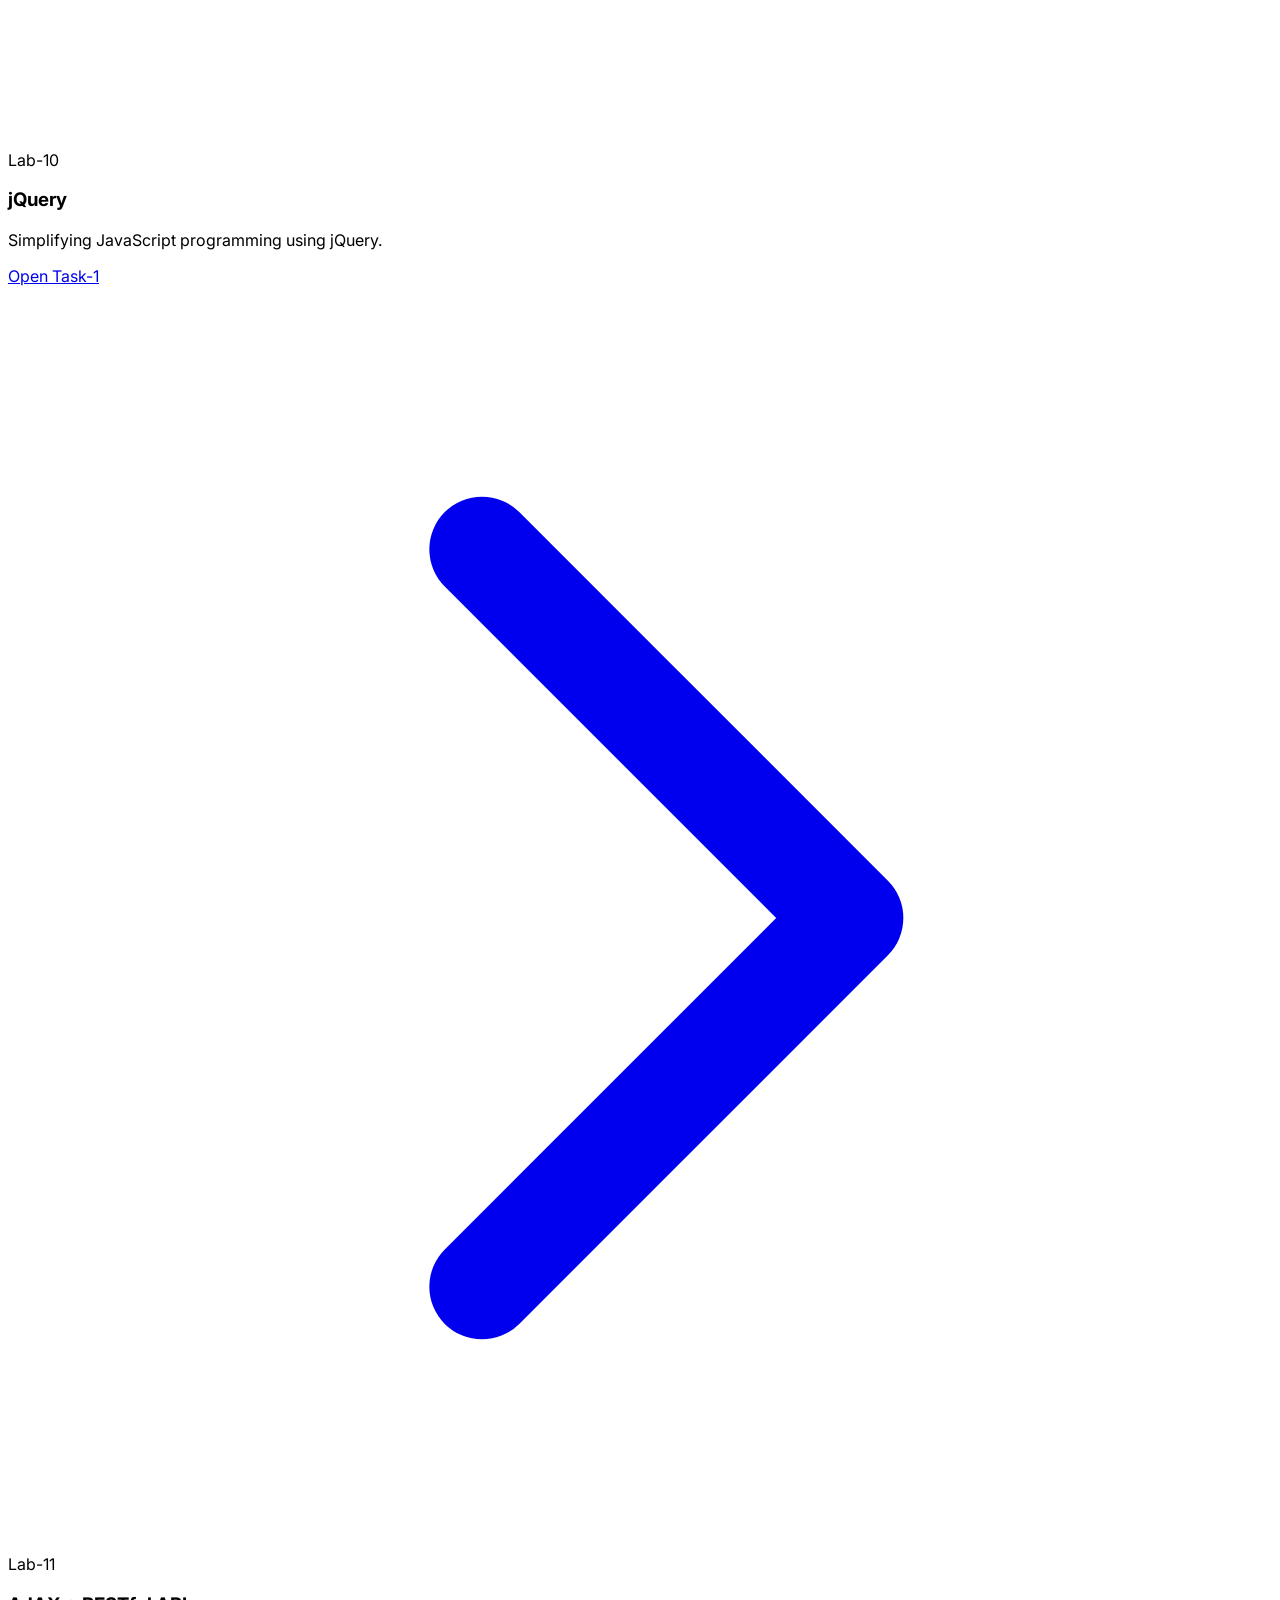
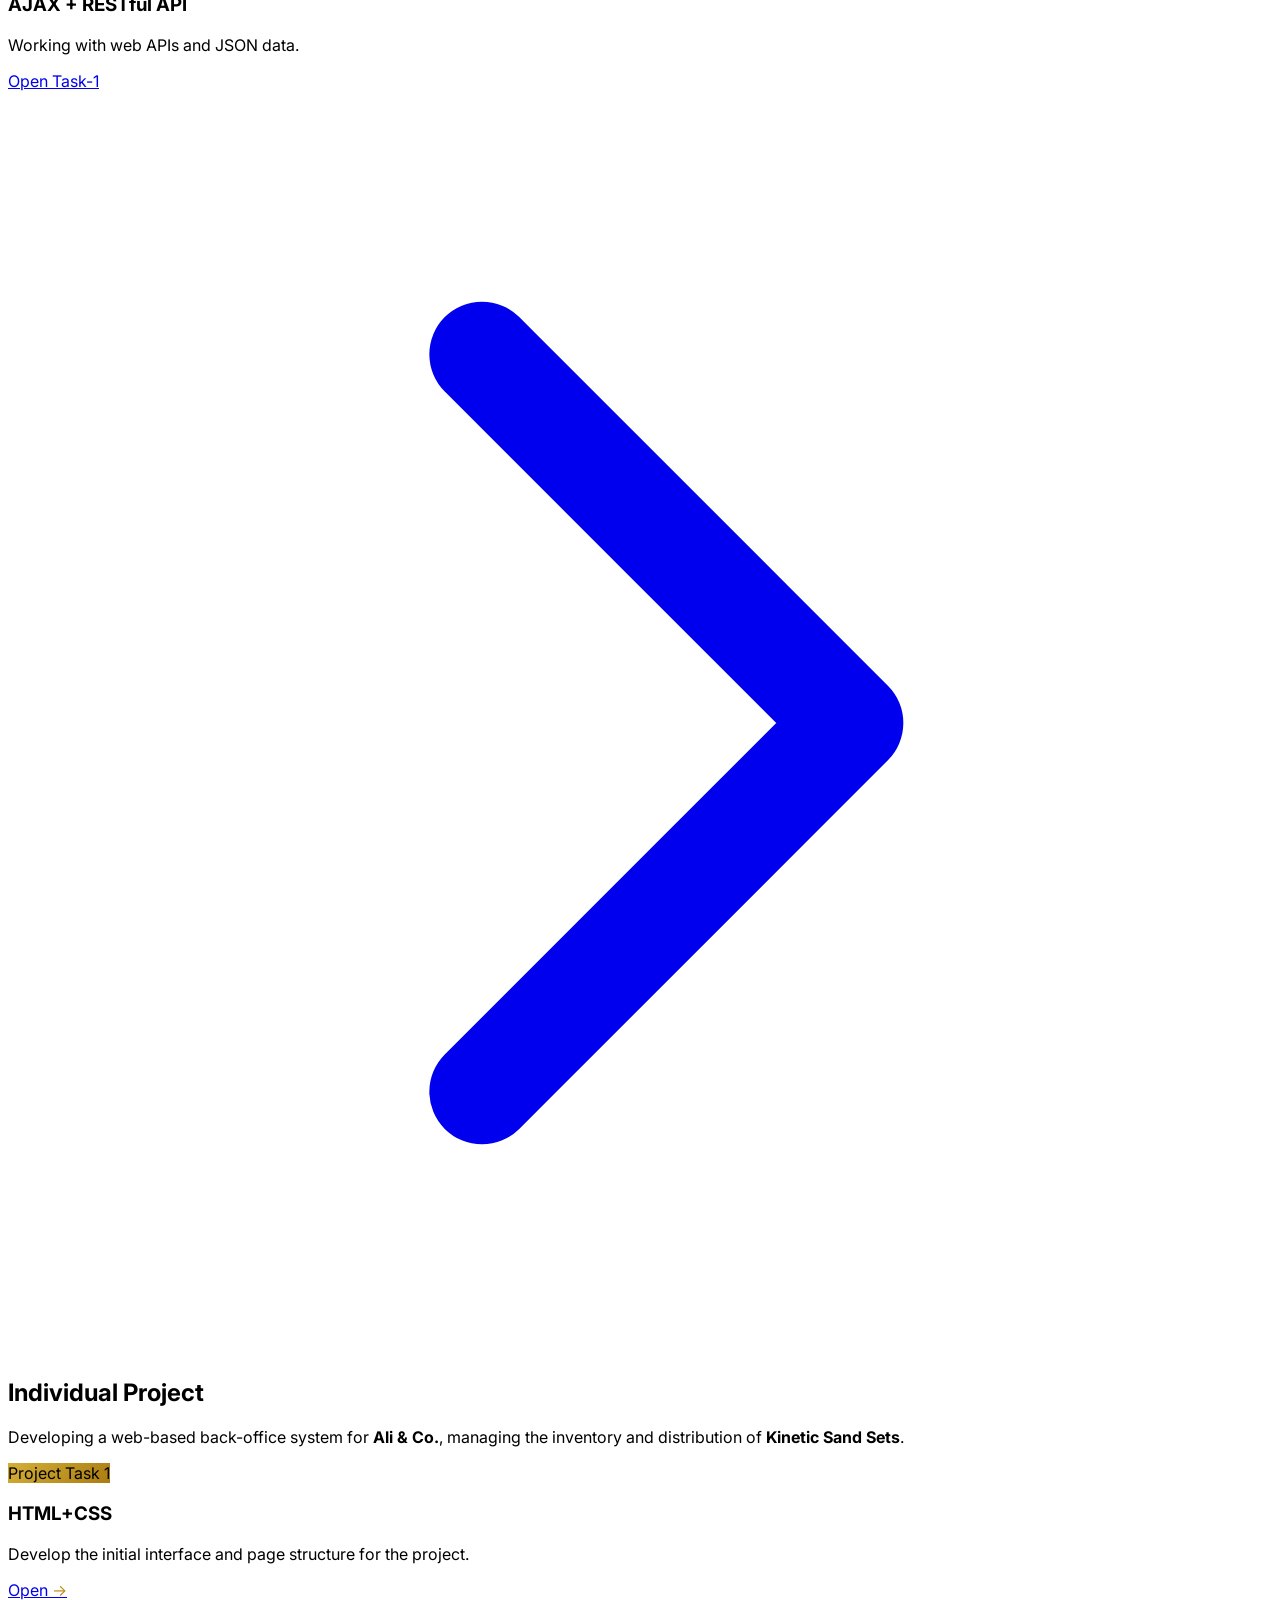
==== commit 69365c49: "pt1 done" ====
--- a/index.html
+++ b/index.html
@@ -18,161 +18,185 @@
       -webkit-background-clip: text;
       -webkit-text-fill-color: transparent;
     }
+
+    /* Custom Scrollbar Styles for Lateral Scrolling */
+    .custom-scroll::-webkit-scrollbar {
+      height: 8px;
+    }
+    .custom-scroll::-webkit-scrollbar-track {
+      background: transparent;
+      border-radius: 4px;
+    }
+    .custom-scroll::-webkit-scrollbar-thumb {
+      background: #e4e4e7; 
+      border-radius: 4px;
+    }
+    .custom-scroll::-webkit-scrollbar-thumb:hover {
+      background: #d4d4d8;
+    }
+
+    /* Dark theme scrollbar for the project section */
+    .custom-scroll-dark::-webkit-scrollbar-thumb {
+      background: #3f3f46;
+    }
+    .custom-scroll-dark::-webkit-scrollbar-thumb:hover {
+      background: #52525b;
+    }
   </style>
 </head>
 
 <body class="bg-zinc-50 text-zinc-900 antialiased selection:bg-zinc-900 selection:text-white">
 
   <!-- Header Section -->
-  <header class="bg-zinc-900 text-white text-center py-24 px-6 relative overflow-hidden">
+  <header class="bg-zinc-900 text-white text-center py-10 px-6 relative overflow-hidden">
     <div class="max-w-3xl mx-auto flex flex-col items-center relative z-10">
-      <!-- You can change this URL to "face1.jpg" if you want to use the local image in your folder -->
       <img src="https://i.postimg.cc/vTfdm2WR/DSC-1022-40kb.jpg" alt="Student photo" 
-           class="w-40 h-40 rounded-full border-4 border-zinc-800 shadow-2xl mb-8 object-cover">
-      
-      <p class="text-apple-gold font-semibold tracking-widest uppercase text-xs mb-4">
+           class="w-32 h-32 rounded-full border-4 border-zinc-800 shadow-2xl mb-6 object-cover">
+      
+      <p class="text-apple-gold font-semibold tracking-widest uppercase text-xs mb-3">
         TTTM2113 – Web Development
       </p>
       
-      <h1 class="text-4xl md:text-6xl font-bold tracking-tighter mb-4 leading-tight">
+      <h1 class="text-3xl md:text-5xl font-bold tracking-tighter mb-3 leading-tight">
         Web Programming <br>Deliverables
       </h1>
       
-      <p class="text-lg md:text-xl text-zinc-400 font-light">
+      <p class="text-base md:text-lg text-zinc-400 font-light">
         A228896 – ALI UMAR BIN HISHAM TALIB
       </p>
     </div>
   </header>
 
-  <!-- Weekly Labs Section -->
-  <section class="py-24 px-6 bg-white">
-    <div class="max-w-7xl mx-auto">
-      
-      <div class="text-center mb-16">
-        <h2 class="text-3xl md:text-5xl font-bold tracking-tighter mb-4">Weekly Labs</h2>
-        <p class="text-lg md:text-xl text-zinc-500 font-light max-w-2xl mx-auto">
+  <!-- Weekly Labs Section (2 Cells Tall, Lateral Scroll) -->
+  <section class="py-10 px-6 bg-white">
+    <div class="max-w-[1400px] mx-auto">
+      
+      <div class="text-center mb-8">
+        <h2 class="text-3xl md:text-4xl font-bold tracking-tighter mb-2">Weekly Labs</h2>
+        <p class="text-md text-zinc-500 font-light max-w-2xl mx-auto">
           Practical exercises and activities throughout the course
         </p>
       </div>
 
-      <div class="grid grid-cols-1 md:grid-cols-2 lg:grid-cols-3 gap-6">
+      <!-- Grid Setup: 2 Rows, Auto Columns, Horizontal Scroll -->
+      <div class="grid grid-rows-2 grid-flow-col auto-cols-[300px] gap-4 overflow-x-auto snap-x snap-mandatory custom-scroll pb-6">
         
         <!-- Lab 1 -->
-        <div class="relative flex flex-col bg-zinc-50 rounded-3xl p-8 border border-zinc-100 hover:shadow-xl hover:border-zinc-200 transition-all duration-300 group">
-          <span class="bg-zinc-200 text-zinc-700 text-xs font-semibold px-3 py-1 rounded-full self-start mb-6">Lab-1</span>
-          <h3 class="text-xl font-bold tracking-tight mb-2">Basic HTML</h3>
-          <p class="text-zinc-500 font-light mb-8 flex-grow">Introduction to HTML elements and document structure.</p>
-          <a href="/users/a228896/lab-1/index.html" target="_blank" class="text-zinc-900 font-medium self-start flex items-center gap-1 before:absolute before:inset-0">
+        <div class="relative flex flex-col bg-zinc-50 rounded-2xl p-6 border border-zinc-100 hover:shadow-lg hover:border-zinc-200 transition-all duration-300 group snap-start h-full">
+          <span class="bg-zinc-200 text-zinc-700 text-[10px] font-semibold px-2 py-1 rounded-full self-start mb-4">Lab-1</span>
+          <h3 class="text-lg font-bold tracking-tight mb-2">Basic HTML</h3>
+          <p class="text-sm text-zinc-500 font-light mb-6 flex-grow">Introduction to HTML elements and document structure.</p>
+          <a href="/users/a228896/lab-1/index.html" target="_blank" class="text-sm text-zinc-900 font-medium self-start flex items-center gap-1 before:absolute before:inset-0">
             Open Lab-1 
             <svg class="w-4 h-4 group-hover:translate-x-1 transition-transform" fill="none" stroke="currentColor" viewBox="0 0 24 24"><path stroke-linecap="round" stroke-linejoin="round" stroke-width="2" d="M9 5l7 7-7 7"></path></svg>
           </a>
         </div>
 
         <!-- Lab 2 -->
-        <div class="relative flex flex-col bg-zinc-50 rounded-3xl p-8 border border-zinc-100 hover:shadow-xl hover:border-zinc-200 transition-all duration-300 group">
-          <span class="bg-zinc-200 text-zinc-700 text-xs font-semibold px-3 py-1 rounded-full self-start mb-6">Lab-2</span>
-          <h3 class="text-xl font-bold tracking-tight mb-2">HTML Forms</h3>
-          <p class="text-zinc-500 font-light mb-8 flex-grow">Creating forms and collecting user input with HTML.</p>
-          <a href="/users/a228896/lab-2/index.html" target="_blank" class="text-zinc-900 font-medium self-start flex items-center gap-1 before:absolute before:inset-0">
+        <div class="relative flex flex-col bg-zinc-50 rounded-2xl p-6 border border-zinc-100 hover:shadow-lg hover:border-zinc-200 transition-all duration-300 group snap-start h-full">
+          <span class="bg-zinc-200 text-zinc-700 text-[10px] font-semibold px-2 py-1 rounded-full self-start mb-4">Lab-2</span>
+          <h3 class="text-lg font-bold tracking-tight mb-2">HTML Forms</h3>
+          <p class="text-sm text-zinc-500 font-light mb-6 flex-grow">Creating forms and collecting user input with HTML.</p>
+          <a href="/users/a228896/lab-2/index.html" target="_blank" class="text-sm text-zinc-900 font-medium self-start flex items-center gap-1 before:absolute before:inset-0">
             Open Lab-2 
             <svg class="w-4 h-4 group-hover:translate-x-1 transition-transform" fill="none" stroke="currentColor" viewBox="0 0 24 24"><path stroke-linecap="round" stroke-linejoin="round" stroke-width="2" d="M9 5l7 7-7 7"></path></svg>
           </a>
         </div>
 
         <!-- Lab 3 -->
-        <div class="relative flex flex-col bg-zinc-50 rounded-3xl p-8 border border-zinc-100 hover:shadow-xl hover:border-zinc-200 transition-all duration-300 group">
-          <span class="bg-zinc-200 text-zinc-700 text-xs font-semibold px-3 py-1 rounded-full self-start mb-6">Lab-3</span>
-          <h3 class="text-xl font-bold tracking-tight mb-2">Cascading Style Sheet</h3>
-          <p class="text-zinc-500 font-light mb-8 flex-grow">Designing and styling web pages using CSS.</p>
-          <a href="#" class="text-zinc-900 font-medium self-start flex items-center gap-1 before:absolute before:inset-0">
-            Open Task-1 
+        <div class="relative flex flex-col bg-zinc-50 rounded-2xl p-6 border border-zinc-100 hover:shadow-lg hover:border-zinc-200 transition-all duration-300 group snap-start h-full">
+          <span class="bg-zinc-200 text-zinc-700 text-[10px] font-semibold px-2 py-1 rounded-full self-start mb-4">Lab-3</span>
+          <h3 class="text-lg font-bold tracking-tight mb-2">Cascading Style Sheet</h3>
+          <p class="text-sm text-zinc-500 font-light mb-6 flex-grow">Designing and styling web pages using CSS.</p>
+          <a href="/users/a228896/lab-3/index.html" class="text-sm text-zinc-900 font-medium self-start flex items-center gap-1 before:absolute before:inset-0">
+            Open Lab-3 
             <svg class="w-4 h-4 group-hover:translate-x-1 transition-transform" fill="none" stroke="currentColor" viewBox="0 0 24 24"><path stroke-linecap="round" stroke-linejoin="round" stroke-width="2" d="M9 5l7 7-7 7"></path></svg>
           </a>
         </div>
 
         <!-- Lab 4 -->
-        <div class="relative flex flex-col bg-zinc-50 rounded-3xl p-8 border border-zinc-100 hover:shadow-xl hover:border-zinc-200 transition-all duration-300 group">
-          <span class="bg-zinc-200 text-zinc-700 text-xs font-semibold px-3 py-1 rounded-full self-start mb-6">Lab-4</span>
-          <h3 class="text-xl font-bold tracking-tight mb-2">Bootstrap</h3>
-          <p class="text-zinc-500 font-light mb-8 flex-grow">Creating responsive interfaces using Bootstrap 5.</p>
-          <a href="#" class="text-zinc-900 font-medium self-start flex items-center gap-1 before:absolute before:inset-0">
+        <div class="relative flex flex-col bg-zinc-50 rounded-2xl p-6 border border-zinc-100 hover:shadow-lg hover:border-zinc-200 transition-all duration-300 group snap-start h-full">
+          <span class="bg-zinc-200 text-zinc-700 text-[10px] font-semibold px-2 py-1 rounded-full self-start mb-4">Lab-4</span>
+          <h3 class="text-lg font-bold tracking-tight mb-2">Bootstrap</h3>
+          <p class="text-sm text-zinc-500 font-light mb-6 flex-grow">Creating responsive interfaces using Bootstrap 5.</p>
+          <a href="#" class="text-sm text-zinc-900 font-medium self-start flex items-center gap-1 before:absolute before:inset-0">
             Open Task-1 
             <svg class="w-4 h-4 group-hover:translate-x-1 transition-transform" fill="none" stroke="currentColor" viewBox="0 0 24 24"><path stroke-linecap="round" stroke-linejoin="round" stroke-width="2" d="M9 5l7 7-7 7"></path></svg>
           </a>
         </div>
 
         <!-- Lab 5 -->
-        <div class="relative flex flex-col bg-zinc-50 rounded-3xl p-8 border border-zinc-100 hover:shadow-xl hover:border-zinc-200 transition-all duration-300 group">
-          <span class="bg-zinc-200 text-zinc-700 text-xs font-semibold px-3 py-1 rounded-full self-start mb-6">Lab-5</span>
-          <h3 class="text-xl font-bold tracking-tight mb-2">Basic PHP</h3>
-          <p class="text-zinc-500 font-light mb-8 flex-grow">Introduction to server-side programming using PHP.</p>
-          <a href="#" class="text-zinc-900 font-medium self-start flex items-center gap-1 before:absolute before:inset-0">
+        <div class="relative flex flex-col bg-zinc-50 rounded-2xl p-6 border border-zinc-100 hover:shadow-lg hover:border-zinc-200 transition-all duration-300 group snap-start h-full">
+          <span class="bg-zinc-200 text-zinc-700 text-[10px] font-semibold px-2 py-1 rounded-full self-start mb-4">Lab-5</span>
+          <h3 class="text-lg font-bold tracking-tight mb-2">Basic PHP</h3>
+          <p class="text-sm text-zinc-500 font-light mb-6 flex-grow">Introduction to server-side programming using PHP.</p>
+          <a href="#" class="text-sm text-zinc-900 font-medium self-start flex items-center gap-1 before:absolute before:inset-0">
             Open Task-1 
             <svg class="w-4 h-4 group-hover:translate-x-1 transition-transform" fill="none" stroke="currentColor" viewBox="0 0 24 24"><path stroke-linecap="round" stroke-linejoin="round" stroke-width="2" d="M9 5l7 7-7 7"></path></svg>
           </a>
         </div>
 
         <!-- Lab 6 -->
-        <div class="relative flex flex-col bg-zinc-50 rounded-3xl p-8 border border-zinc-100 hover:shadow-xl hover:border-zinc-200 transition-all duration-300 group">
-          <span class="bg-zinc-200 text-zinc-700 text-xs font-semibold px-3 py-1 rounded-full self-start mb-6">Lab-6</span>
-          <h3 class="text-xl font-bold tracking-tight mb-2">PHP + MySQL</h3>
-          <p class="text-zinc-500 font-light mb-8 flex-grow">Connecting PHP applications to a MySQL database.</p>
-          <a href="#" class="text-zinc-900 font-medium self-start flex items-center gap-1 before:absolute before:inset-0">
+        <div class="relative flex flex-col bg-zinc-50 rounded-2xl p-6 border border-zinc-100 hover:shadow-lg hover:border-zinc-200 transition-all duration-300 group snap-start h-full">
+          <span class="bg-zinc-200 text-zinc-700 text-[10px] font-semibold px-2 py-1 rounded-full self-start mb-4">Lab-6</span>
+          <h3 class="text-lg font-bold tracking-tight mb-2">PHP + MySQL</h3>
+          <p class="text-sm text-zinc-500 font-light mb-6 flex-grow">Connecting PHP applications to a MySQL database.</p>
+          <a href="#" class="text-sm text-zinc-900 font-medium self-start flex items-center gap-1 before:absolute before:inset-0">
             Open Task-1 
             <svg class="w-4 h-4 group-hover:translate-x-1 transition-transform" fill="none" stroke="currentColor" viewBox="0 0 24 24"><path stroke-linecap="round" stroke-linejoin="round" stroke-width="2" d="M9 5l7 7-7 7"></path></svg>
           </a>
         </div>
 
         <!-- Lab 7 -->
-        <div class="relative flex flex-col bg-zinc-50 rounded-3xl p-8 border border-zinc-100 hover:shadow-xl hover:border-zinc-200 transition-all duration-300 group">
-          <span class="bg-zinc-200 text-zinc-700 text-xs font-semibold px-3 py-1 rounded-full self-start mb-6">Lab-7</span>
-          <h3 class="text-xl font-bold tracking-tight mb-2">MVC Framework</h3>
-          <p class="text-zinc-500 font-light mb-8 flex-grow">Building web applications using the Model-View-Controller pattern.</p>
-          <a href="#" class="text-zinc-900 font-medium self-start flex items-center gap-1 before:absolute before:inset-0">
+        <div class="relative flex flex-col bg-zinc-50 rounded-2xl p-6 border border-zinc-100 hover:shadow-lg hover:border-zinc-200 transition-all duration-300 group snap-start h-full">
+          <span class="bg-zinc-200 text-zinc-700 text-[10px] font-semibold px-2 py-1 rounded-full self-start mb-4">Lab-7</span>
+          <h3 class="text-lg font-bold tracking-tight mb-2">MVC Framework</h3>
+          <p class="text-sm text-zinc-500 font-light mb-6 flex-grow">Building web applications using the MVC pattern.</p>
+          <a href="#" class="text-sm text-zinc-900 font-medium self-start flex items-center gap-1 before:absolute before:inset-0">
             Open Task-1 
             <svg class="w-4 h-4 group-hover:translate-x-1 transition-transform" fill="none" stroke="currentColor" viewBox="0 0 24 24"><path stroke-linecap="round" stroke-linejoin="round" stroke-width="2" d="M9 5l7 7-7 7"></path></svg>
           </a>
         </div>
 
         <!-- Lab 8 -->
-        <div class="relative flex flex-col bg-zinc-50 rounded-3xl p-8 border border-zinc-100 hover:shadow-xl hover:border-zinc-200 transition-all duration-300 group">
-          <span class="bg-zinc-200 text-zinc-700 text-xs font-semibold px-3 py-1 rounded-full self-start mb-6">Lab-8</span>
-          <h3 class="text-xl font-bold tracking-tight mb-2">Advanced PHP</h3>
-          <p class="text-zinc-500 font-light mb-8 flex-grow">Developing more advanced server-side PHP applications.</p>
-          <a href="#" class="text-zinc-900 font-medium self-start flex items-center gap-1 before:absolute before:inset-0">
+        <div class="relative flex flex-col bg-zinc-50 rounded-2xl p-6 border border-zinc-100 hover:shadow-lg hover:border-zinc-200 transition-all duration-300 group snap-start h-full">
+          <span class="bg-zinc-200 text-zinc-700 text-[10px] font-semibold px-2 py-1 rounded-full self-start mb-4">Lab-8</span>
+          <h3 class="text-lg font-bold tracking-tight mb-2">Advanced PHP</h3>
+          <p class="text-sm text-zinc-500 font-light mb-6 flex-grow">Developing advanced server-side PHP applications.</p>
+          <a href="#" class="text-sm text-zinc-900 font-medium self-start flex items-center gap-1 before:absolute before:inset-0">
             Open Lab-1 
             <svg class="w-4 h-4 group-hover:translate-x-1 transition-transform" fill="none" stroke="currentColor" viewBox="0 0 24 24"><path stroke-linecap="round" stroke-linejoin="round" stroke-width="2" d="M9 5l7 7-7 7"></path></svg>
           </a>
         </div>
 
         <!-- Lab 9 -->
-        <div class="relative flex flex-col bg-zinc-50 rounded-3xl p-8 border border-zinc-100 hover:shadow-xl hover:border-zinc-200 transition-all duration-300 group">
-          <span class="bg-zinc-200 text-zinc-700 text-xs font-semibold px-3 py-1 rounded-full self-start mb-6">Lab-9</span>
-          <h3 class="text-xl font-bold tracking-tight mb-2">JavaScript</h3>
-          <p class="text-zinc-500 font-light mb-8 flex-grow">Adding interaction and dynamic behaviour to web pages.</p>
-          <a href="#" class="text-zinc-900 font-medium self-start flex items-center gap-1 before:absolute before:inset-0">
+        <div class="relative flex flex-col bg-zinc-50 rounded-2xl p-6 border border-zinc-100 hover:shadow-lg hover:border-zinc-200 transition-all duration-300 group snap-start h-full">
+          <span class="bg-zinc-200 text-zinc-700 text-[10px] font-semibold px-2 py-1 rounded-full self-start mb-4">Lab-9</span>
+          <h3 class="text-lg font-bold tracking-tight mb-2">JavaScript</h3>
+          <p class="text-sm text-zinc-500 font-light mb-6 flex-grow">Adding interaction and dynamic behaviour.</p>
+          <a href="#" class="text-sm text-zinc-900 font-medium self-start flex items-center gap-1 before:absolute before:inset-0">
             Open Task-1 
             <svg class="w-4 h-4 group-hover:translate-x-1 transition-transform" fill="none" stroke="currentColor" viewBox="0 0 24 24"><path stroke-linecap="round" stroke-linejoin="round" stroke-width="2" d="M9 5l7 7-7 7"></path></svg>
           </a>
         </div>
 
         <!-- Lab 10 -->
-        <div class="relative flex flex-col bg-zinc-50 rounded-3xl p-8 border border-zinc-100 hover:shadow-xl hover:border-zinc-200 transition-all duration-300 group">
-          <span class="bg-zinc-200 text-zinc-700 text-xs font-semibold px-3 py-1 rounded-full self-start mb-6">Lab-10</span>
-          <h3 class="text-xl font-bold tracking-tight mb-2">jQuery</h3>
-          <p class="text-zinc-500 font-light mb-8 flex-grow">Simplifying JavaScript programming using jQuery.</p>
-          <a href="#" class="text-zinc-900 font-medium self-start flex items-center gap-1 before:absolute before:inset-0">
+        <div class="relative flex flex-col bg-zinc-50 rounded-2xl p-6 border border-zinc-100 hover:shadow-lg hover:border-zinc-200 transition-all duration-300 group snap-start h-full">
+          <span class="bg-zinc-200 text-zinc-700 text-[10px] font-semibold px-2 py-1 rounded-full self-start mb-4">Lab-10</span>
+          <h3 class="text-lg font-bold tracking-tight mb-2">jQuery</h3>
+          <p class="text-sm text-zinc-500 font-light mb-6 flex-grow">Simplifying JavaScript programming using jQuery.</p>
+          <a href="#" class="text-sm text-zinc-900 font-medium self-start flex items-center gap-1 before:absolute before:inset-0">
             Open Task-1 
             <svg class="w-4 h-4 group-hover:translate-x-1 transition-transform" fill="none" stroke="currentColor" viewBox="0 0 24 24"><path stroke-linecap="round" stroke-linejoin="round" stroke-width="2" d="M9 5l7 7-7 7"></path></svg>
           </a>
         </div>
 
         <!-- Lab 11 -->
-        <div class="relative flex flex-col bg-zinc-50 rounded-3xl p-8 border border-zinc-100 hover:shadow-xl hover:border-zinc-200 transition-all duration-300 group">
-          <span class="bg-zinc-200 text-zinc-700 text-xs font-semibold px-3 py-1 rounded-full self-start mb-6">Lab-11</span>
-          <h3 class="text-xl font-bold tracking-tight mb-2">AJAX + RESTful API + JSON</h3>
-          <p class="text-zinc-500 font-light mb-8 flex-grow">Working with web APIs and exchanging data using JSON.</p>
-          <a href="#" class="text-zinc-900 font-medium self-start flex items-center gap-1 before:absolute before:inset-0">
+        <div class="relative flex flex-col bg-zinc-50 rounded-2xl p-6 border border-zinc-100 hover:shadow-lg hover:border-zinc-200 transition-all duration-300 group snap-start h-full">
+          <span class="bg-zinc-200 text-zinc-700 text-[10px] font-semibold px-2 py-1 rounded-full self-start mb-4">Lab-11</span>
+          <h3 class="text-lg font-bold tracking-tight mb-2">AJAX + RESTful API</h3>
+          <p class="text-sm text-zinc-500 font-light mb-6 flex-grow">Working with web APIs and JSON data.</p>
+          <a href="#" class="text-sm text-zinc-900 font-medium self-start flex items-center gap-1 before:absolute before:inset-0">
             Open Task-1 
             <svg class="w-4 h-4 group-hover:translate-x-1 transition-transform" fill="none" stroke="currentColor" viewBox="0 0 24 24"><path stroke-linecap="round" stroke-linejoin="round" stroke-width="2" d="M9 5l7 7-7 7"></path></svg>
           </a>
@@ -182,55 +206,56 @@
     </div>
   </section>
 
-  <!-- Individual Project Section -->
-  <section class="py-24 px-6 bg-zinc-900 text-white">
-    <div class="max-w-7xl mx-auto">
-      
-      <div class="text-center mb-16">
-        <h2 class="text-3xl md:text-5xl font-bold tracking-tighter mb-4">Individual Project</h2>
-        <p class="text-lg md:text-xl text-zinc-400 font-light max-w-3xl mx-auto">
-          My project is to develop a web-based back-office system for a company that sells <strong class="text-white">{???}</strong>. {Describe your project here}
+  <!-- Individual Project Section (1 Cell Tall, Lateral Scroll) -->
+  <section class="py-10 px-6 bg-zinc-900 text-white">
+    <div class="max-w-[1400px] mx-auto">
+      
+      <div class="text-center mb-8">
+        <h2 class="text-3xl md:text-4xl font-bold tracking-tighter mb-2">Individual Project</h2>
+        <p class="text-md text-zinc-400 font-light max-w-3xl mx-auto">
+          Developing a web-based back-office system for <strong class="text-white">Ali & Co.</strong>, managing the inventory and distribution of <strong class="text-white">Kinetic Sand Sets</strong>.
         </p>
       </div>
 
-      <div class="grid grid-cols-1 md:grid-cols-2 xl:grid-cols-4 gap-6">
+      <!-- Grid Setup: 1 Row, Auto Columns, Horizontal Scroll -->
+      <div class="grid grid-rows-1 grid-flow-col auto-cols-[300px] gap-4 overflow-x-auto snap-x snap-mandatory custom-scroll custom-scroll-dark pb-6">
         
         <!-- Project Task 1 -->
-        <div class="relative flex flex-col bg-zinc-800 rounded-3xl p-8 border border-zinc-700 hover:border-zinc-500 transition-colors group">
-          <span class="bg-apple-gold text-white text-xs font-semibold px-3 py-1 rounded-full self-start mb-6">Project Task 1</span>
-          <h3 class="text-xl font-bold tracking-tight mb-2">HTML+CSS</h3>
-          <p class="text-zinc-400 font-light mb-8 flex-grow">Develop the initial interface and page structure for the project.</p>
-          <a href="#" class="text-white font-medium self-start flex items-center gap-1 before:absolute before:inset-0">
+        <div class="relative flex flex-col bg-zinc-800 rounded-2xl p-6 border border-zinc-700 hover:border-zinc-500 transition-colors group snap-start h-full">
+          <span class="bg-apple-gold text-white text-[10px] font-semibold px-2 py-1 rounded-full self-start mb-4">Project Task 1</span>
+          <h3 class="text-lg font-bold tracking-tight mb-2">HTML+CSS</h3>
+          <p class="text-sm text-zinc-400 font-light mb-6 flex-grow">Develop the initial interface and page structure for the project.</p>
+          <a href="/users/a228896/pt1/home.php" target="_blank" class="text-sm text-white font-medium self-start flex items-center gap-1 before:absolute before:inset-0">
             Open <span class="text-apple-gold">→</span>
           </a>
         </div>
 
         <!-- Project Task 2 -->
-        <div class="relative flex flex-col bg-zinc-800 rounded-3xl p-8 border border-zinc-700 hover:border-zinc-500 transition-colors group">
-          <span class="bg-apple-gold text-white text-xs font-semibold px-3 py-1 rounded-full self-start mb-6">Project Task 2</span>
-          <h3 class="text-xl font-bold tracking-tight mb-2">PHP + Database + MVC</h3>
-          <p class="text-zinc-400 font-light mb-8 flex-grow">Implement server-side functionality and database operations.</p>
-          <a href="#" class="text-white font-medium self-start flex items-center gap-1 before:absolute before:inset-0">
+        <div class="relative flex flex-col bg-zinc-800 rounded-2xl p-6 border border-zinc-700 hover:border-zinc-500 transition-colors group snap-start h-full">
+          <span class="bg-apple-gold text-white text-[10px] font-semibold px-2 py-1 rounded-full self-start mb-4">Project Task 2</span>
+          <h3 class="text-lg font-bold tracking-tight mb-2">PHP + Database + MVC</h3>
+          <p class="text-sm text-zinc-400 font-light mb-6 flex-grow">Implement server-side functionality and database operations.</p>
+          <a href="#" class="text-sm text-white font-medium self-start flex items-center gap-1 before:absolute before:inset-0">
             Open <span class="text-apple-gold">→</span>
           </a>
         </div>
 
         <!-- Project Task 3 -->
-        <div class="relative flex flex-col bg-zinc-800 rounded-3xl p-8 border border-zinc-700 hover:border-zinc-500 transition-colors group">
-          <span class="bg-apple-gold text-white text-xs font-semibold px-3 py-1 rounded-full self-start mb-6">Project Task 3</span>
-          <h3 class="text-xl font-bold tracking-tight mb-2">JavaScript + AJAX</h3>
-          <p class="text-zinc-400 font-light mb-8 flex-grow">Improve usability and responsiveness with JavaScript and AJAX.</p>
-          <a href="#" class="text-white font-medium self-start flex items-center gap-1 before:absolute before:inset-0">
+        <div class="relative flex flex-col bg-zinc-800 rounded-2xl p-6 border border-zinc-700 hover:border-zinc-500 transition-colors group snap-start h-full">
+          <span class="bg-apple-gold text-white text-[10px] font-semibold px-2 py-1 rounded-full self-start mb-4">Project Task 3</span>
+          <h3 class="text-lg font-bold tracking-tight mb-2">JavaScript + AJAX</h3>
+          <p class="text-sm text-zinc-400 font-light mb-6 flex-grow">Improve usability and responsiveness with JavaScript and AJAX.</p>
+          <a href="#" class="text-sm text-white font-medium self-start flex items-center gap-1 before:absolute before:inset-0">
             Open <span class="text-apple-gold">→</span>
           </a>
         </div>
 
         <!-- Final -->
-        <div class="relative flex flex-col bg-zinc-800 rounded-3xl p-8 border border-zinc-700 hover:border-zinc-500 transition-colors group">
-          <span class="bg-apple-gold text-white text-xs font-semibold px-3 py-1 rounded-full self-start mb-6">Final</span>
-          <h3 class="text-xl font-bold tracking-tight mb-2">Final Enhancement</h3>
-          <p class="text-zinc-400 font-light mb-8 flex-grow">Complete the system and add meaningful enhancements to the project.</p>
-          <a href="#" class="text-white font-medium self-start flex items-center gap-1 before:absolute before:inset-0">
+        <div class="relative flex flex-col bg-zinc-800 rounded-2xl p-6 border border-zinc-700 hover:border-zinc-500 transition-colors group snap-start h-full">
+          <span class="bg-apple-gold text-white text-[10px] font-semibold px-2 py-1 rounded-full self-start mb-4">Final</span>
+          <h3 class="text-lg font-bold tracking-tight mb-2">Final Enhancement</h3>
+          <p class="text-sm text-zinc-400 font-light mb-6 flex-grow">Complete the system and add meaningful enhancements to the project.</p>
+          <a href="#" class="text-sm text-white font-medium self-start flex items-center gap-1 before:absolute before:inset-0">
             Open <span class="text-apple-gold">→</span>
           </a>
         </div>
@@ -240,10 +265,10 @@
   </section>
 
   <!-- Footer -->
-  <footer class="bg-black text-center py-12 border-t border-zinc-900">
+  <footer class="bg-black text-center py-6 border-t border-zinc-900">
     <div class="max-w-7xl mx-auto px-6">
-      <p class="text-white font-medium mb-1">TTTM2113 Web Development</p>
-      <p class="text-zinc-600 text-sm font-light">Copyright © 2026 Your Website</p>
+      <p class="text-white text-sm font-medium mb-1">TTTM2113 Web Development</p>
+      <p class="text-zinc-600 text-xs font-light">Copyright © 2026 Ali Umar bin Hisham Talib</p>
     </div>
   </footer>
 
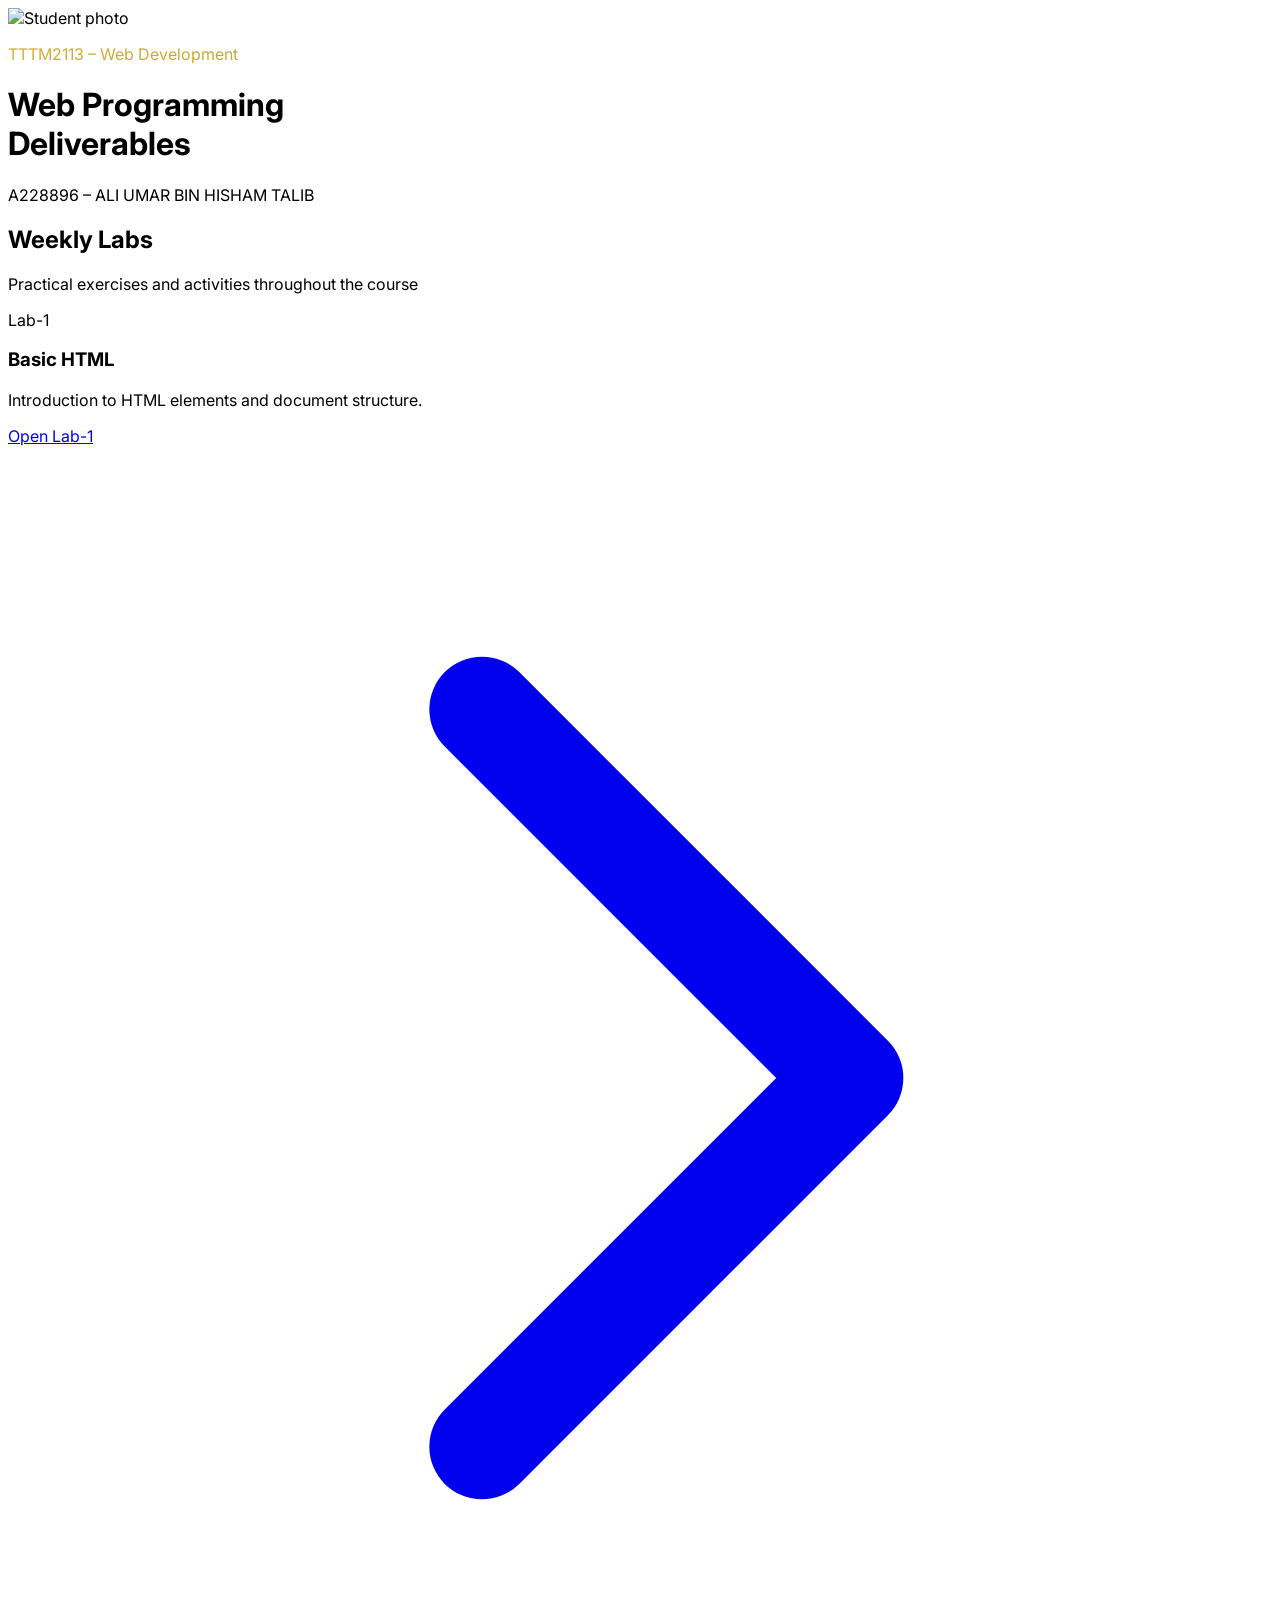
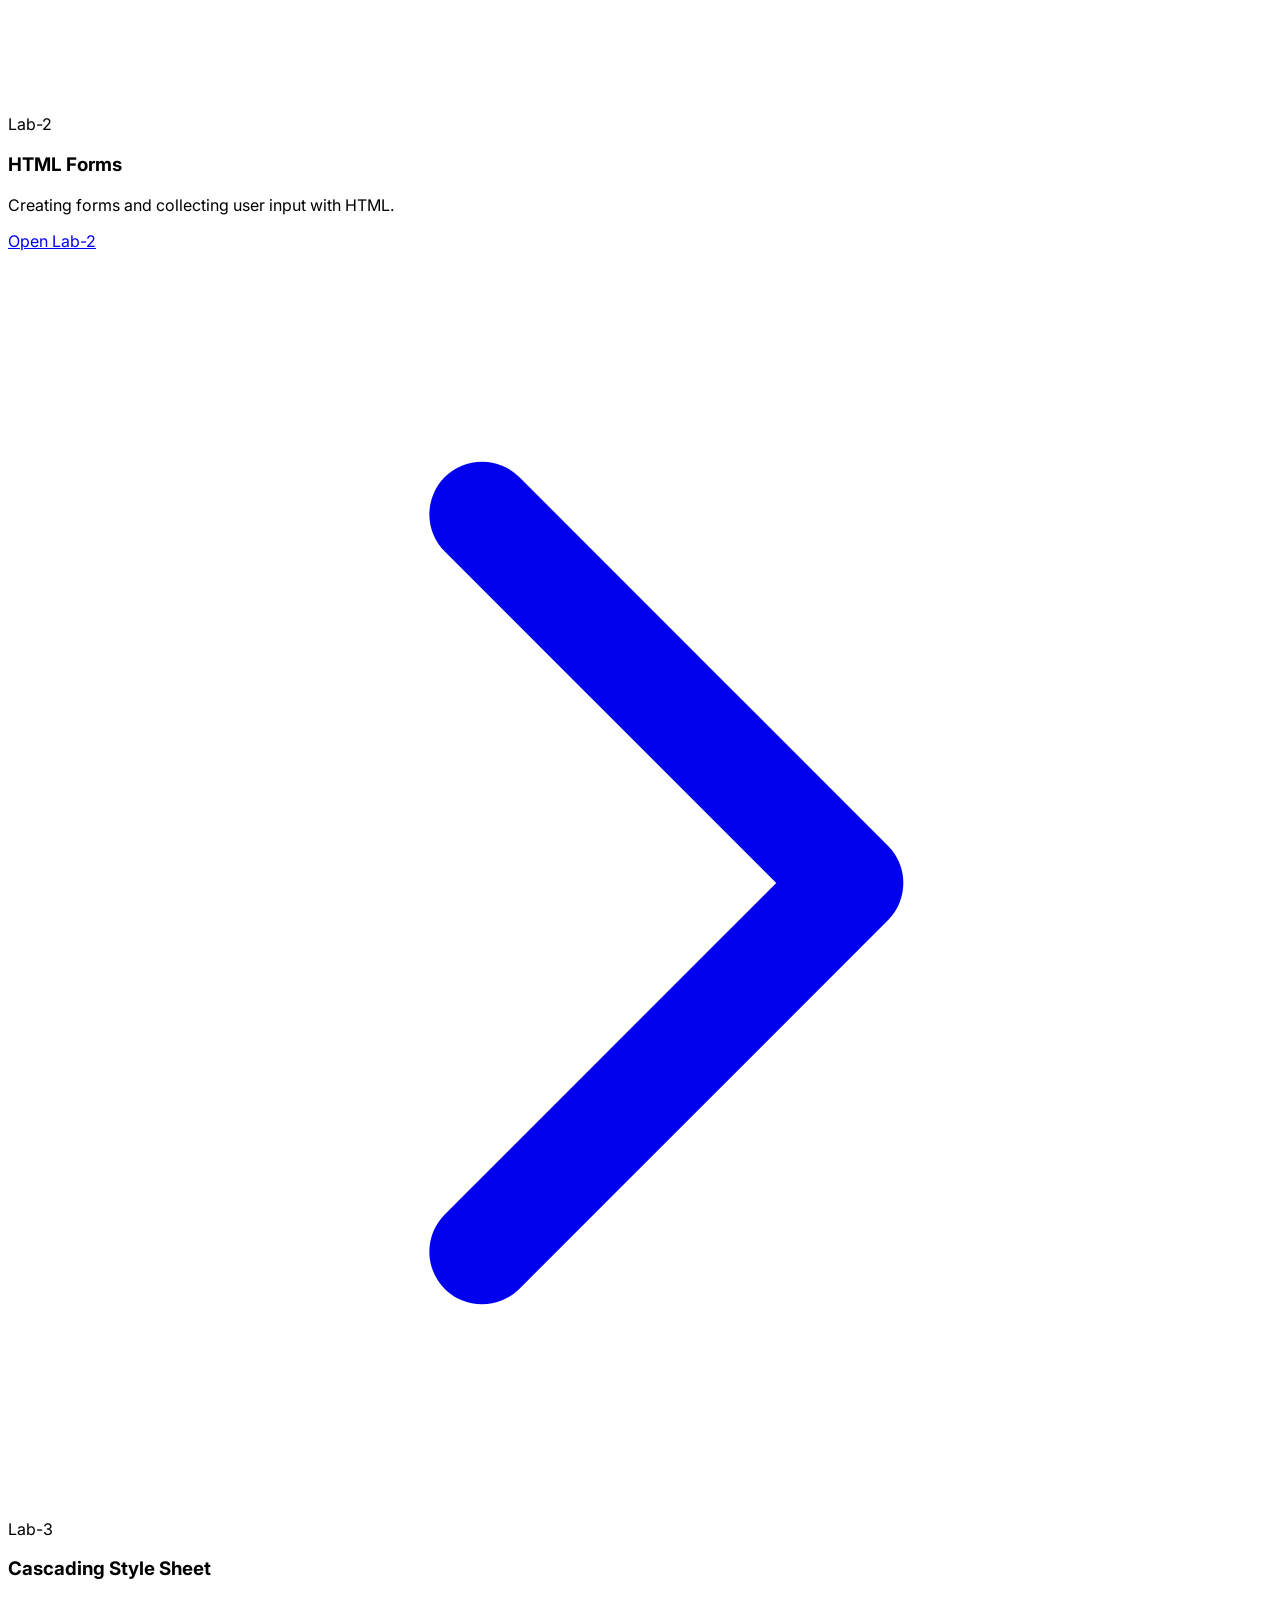
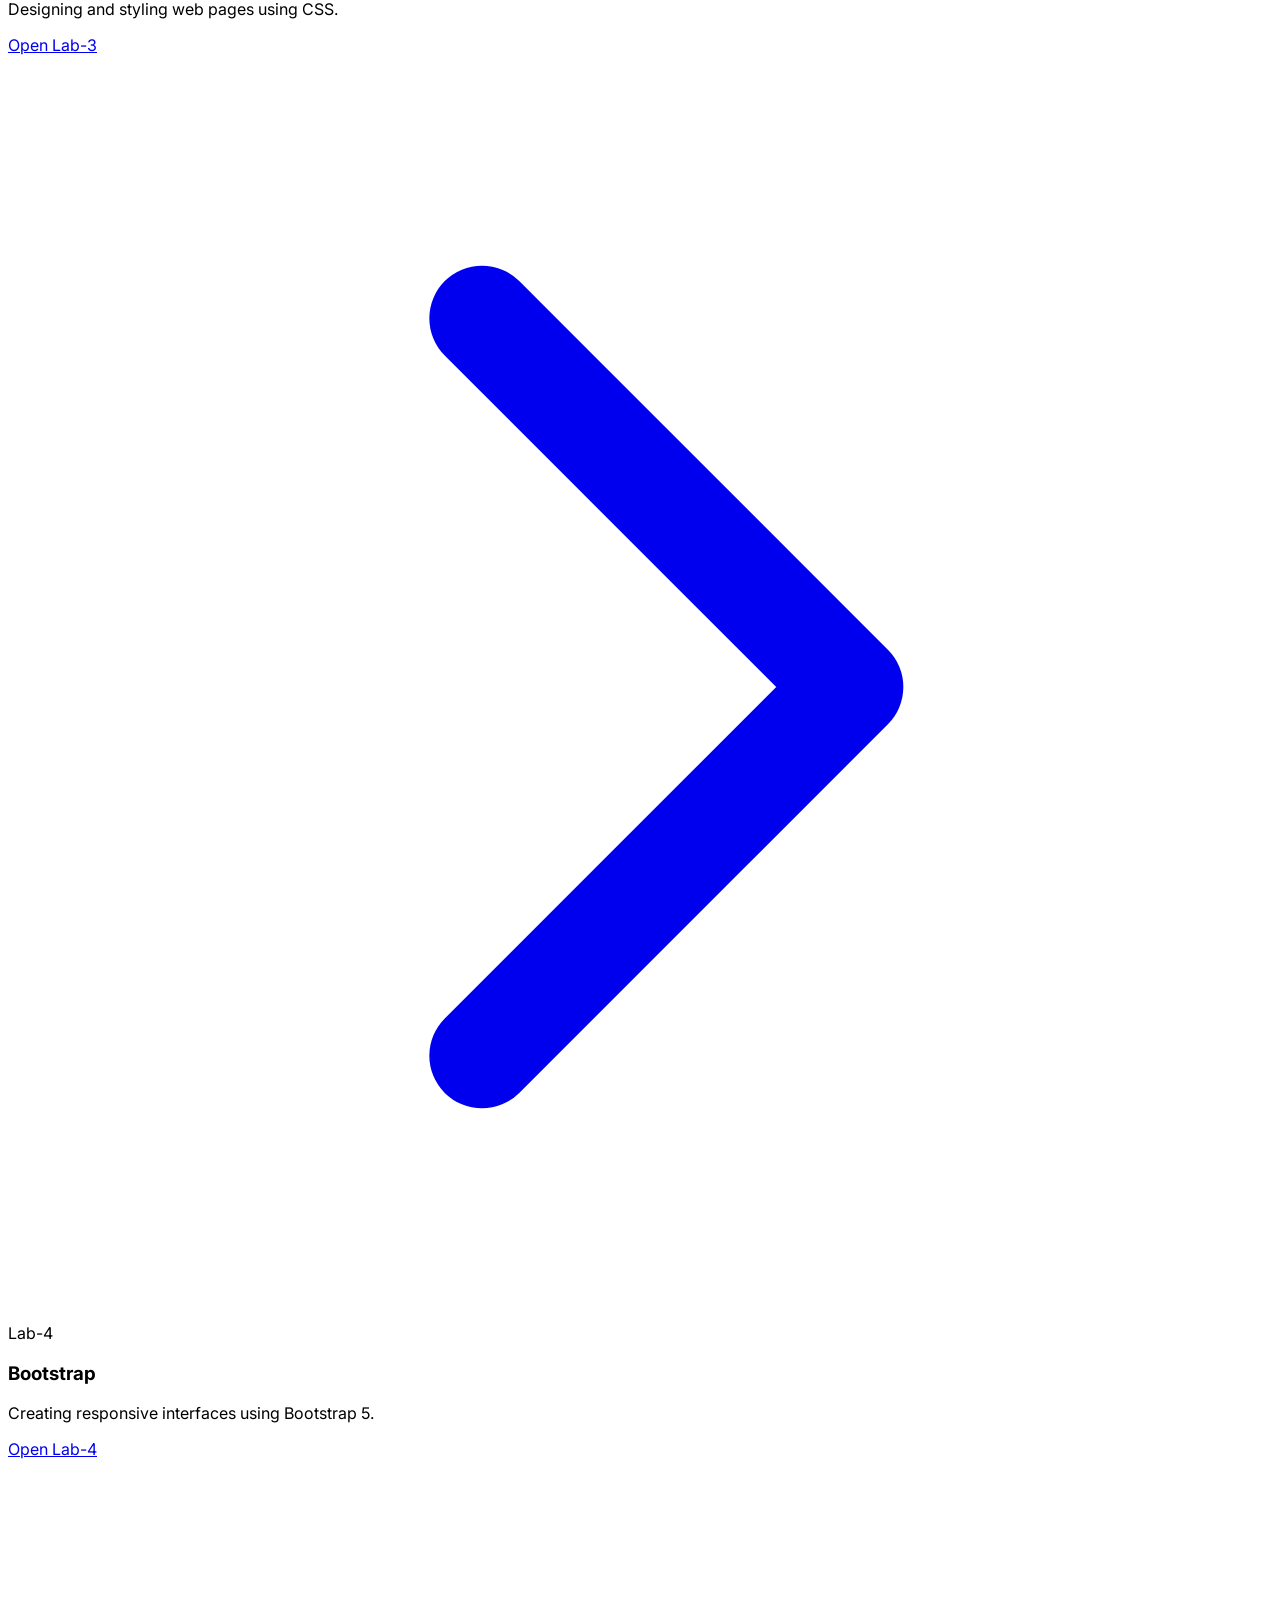
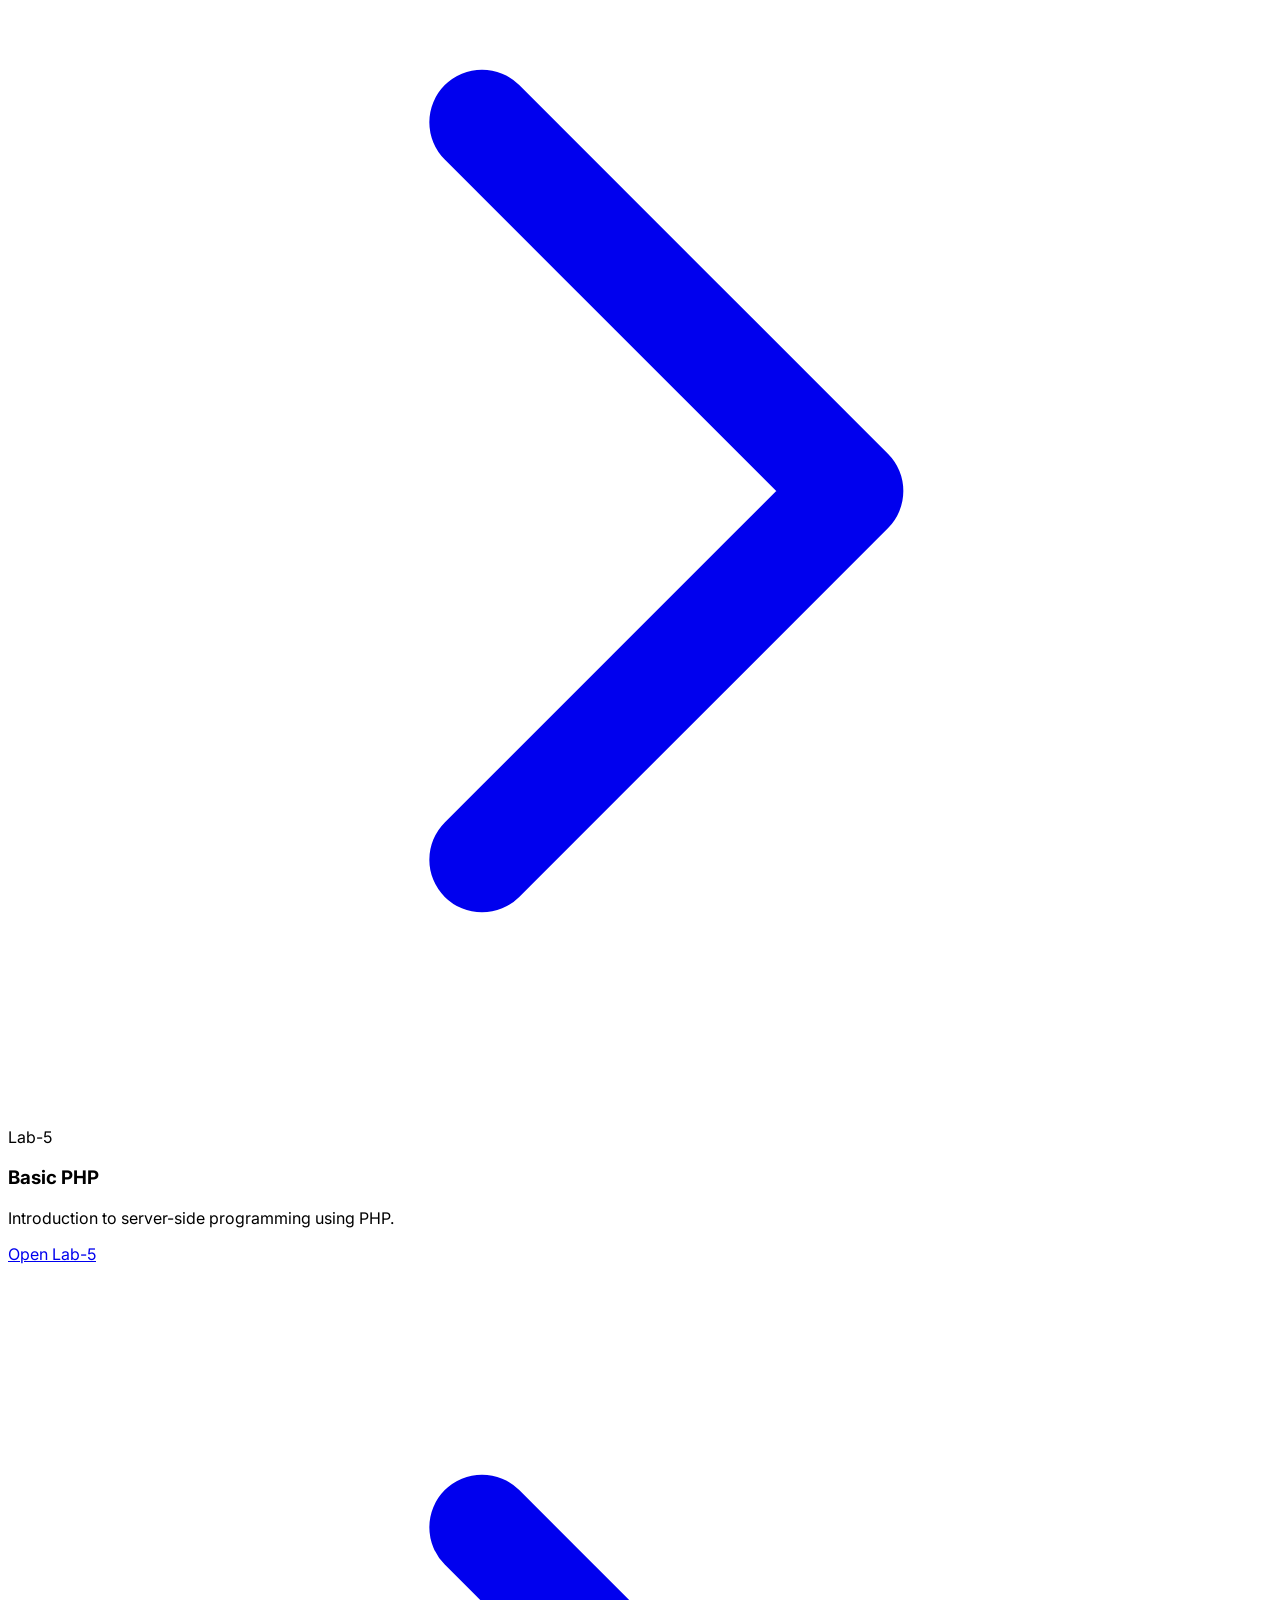
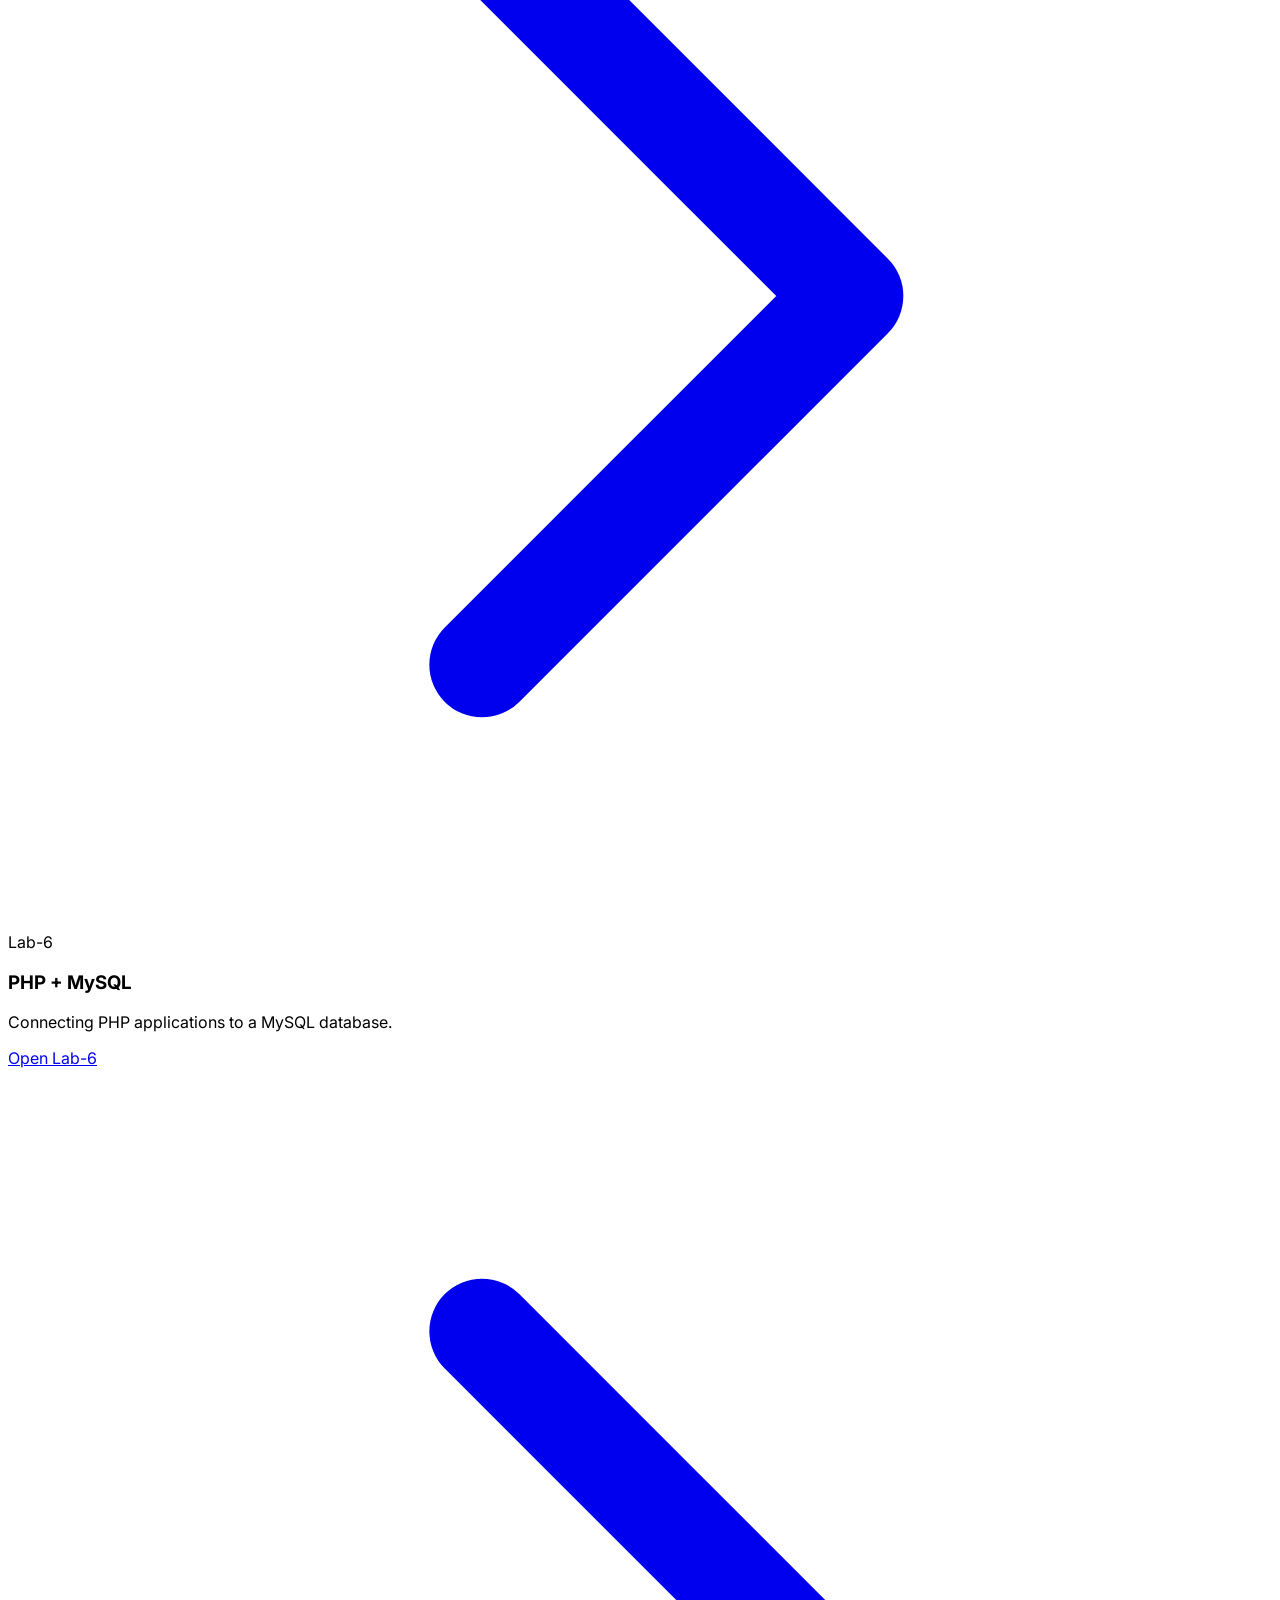
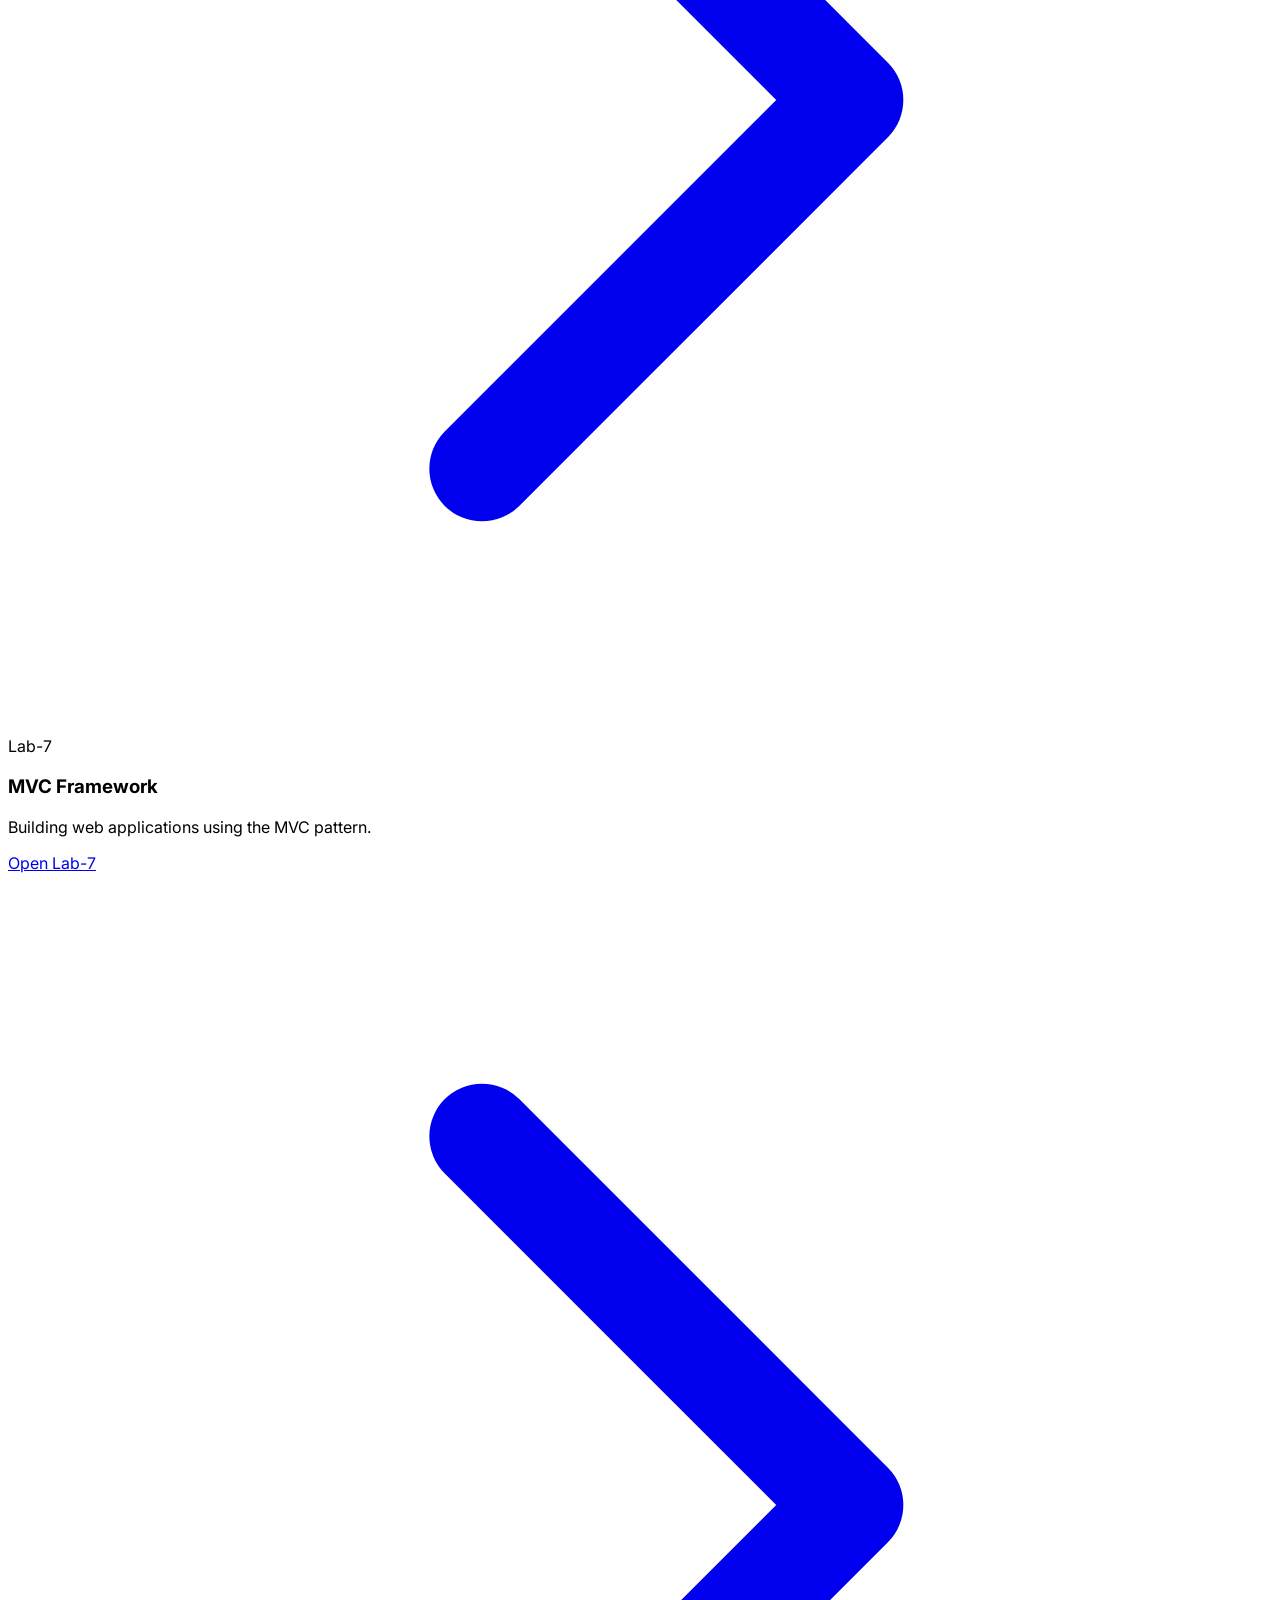
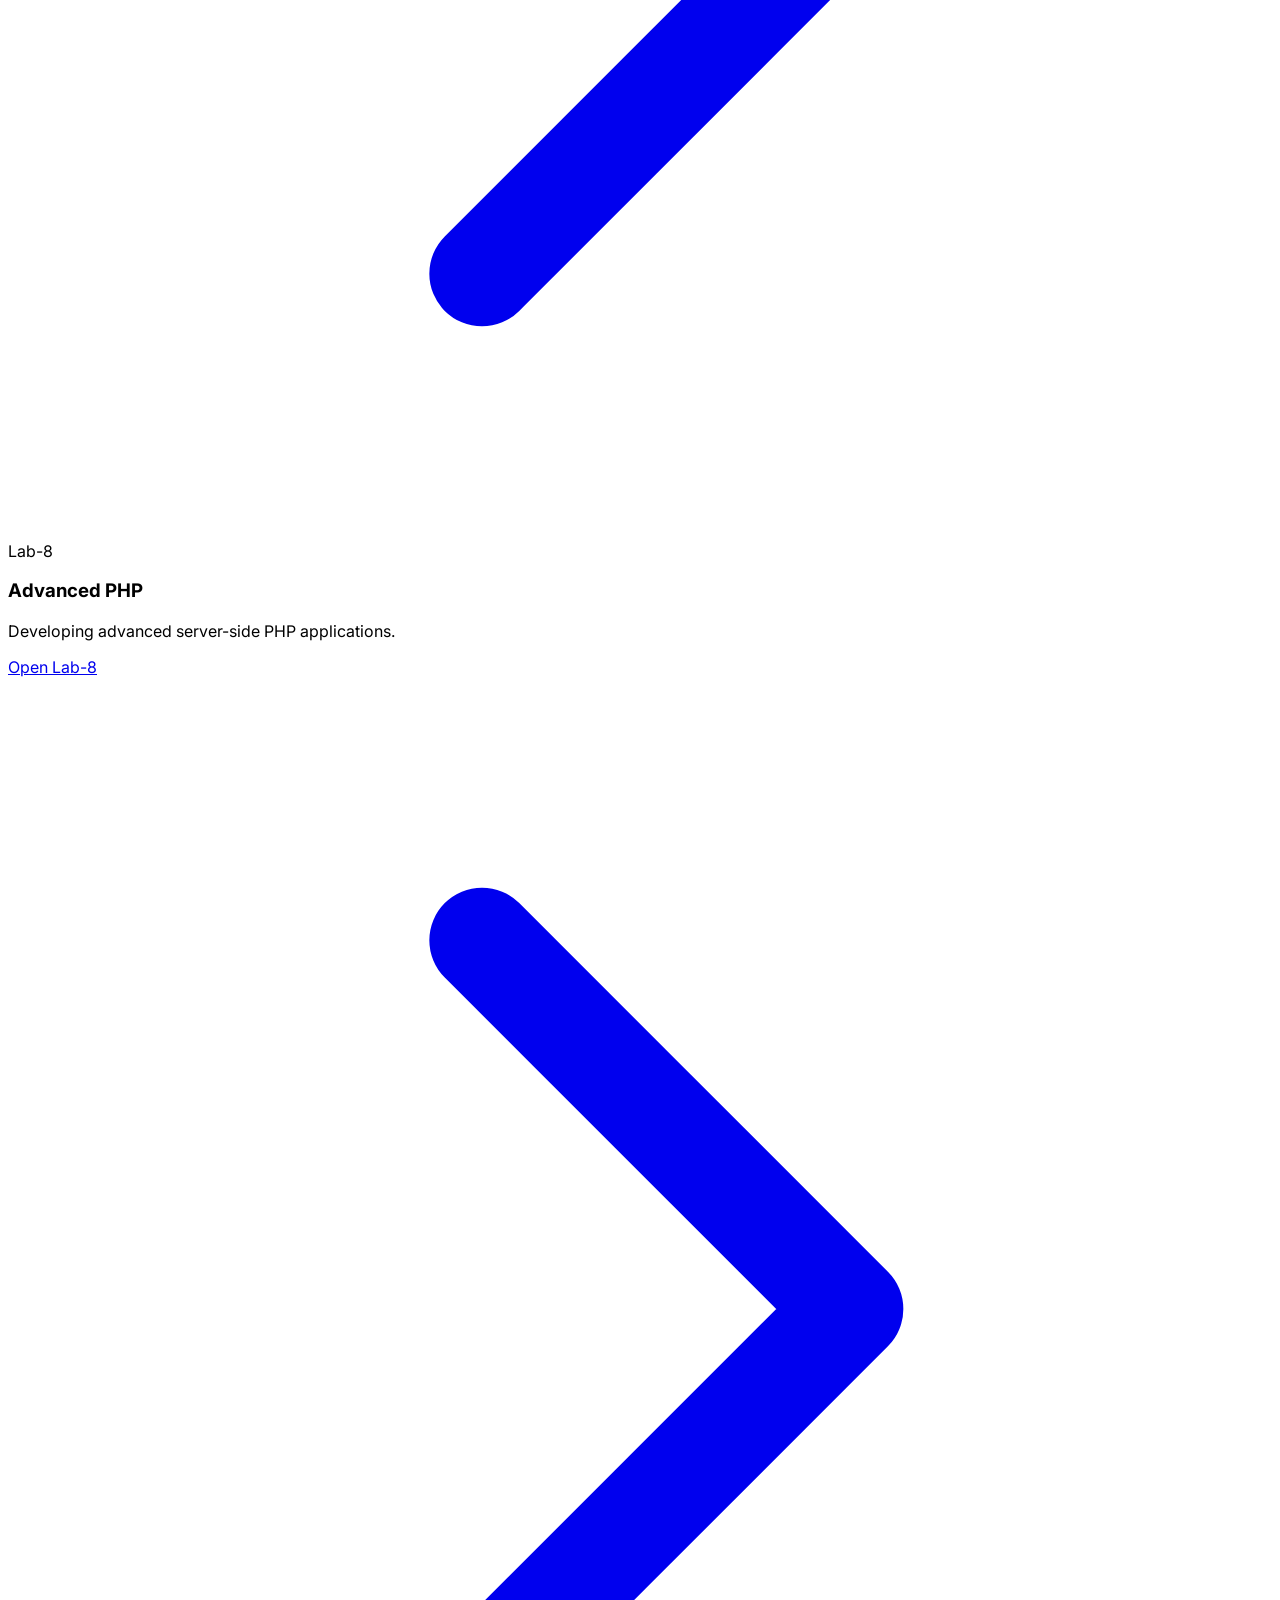
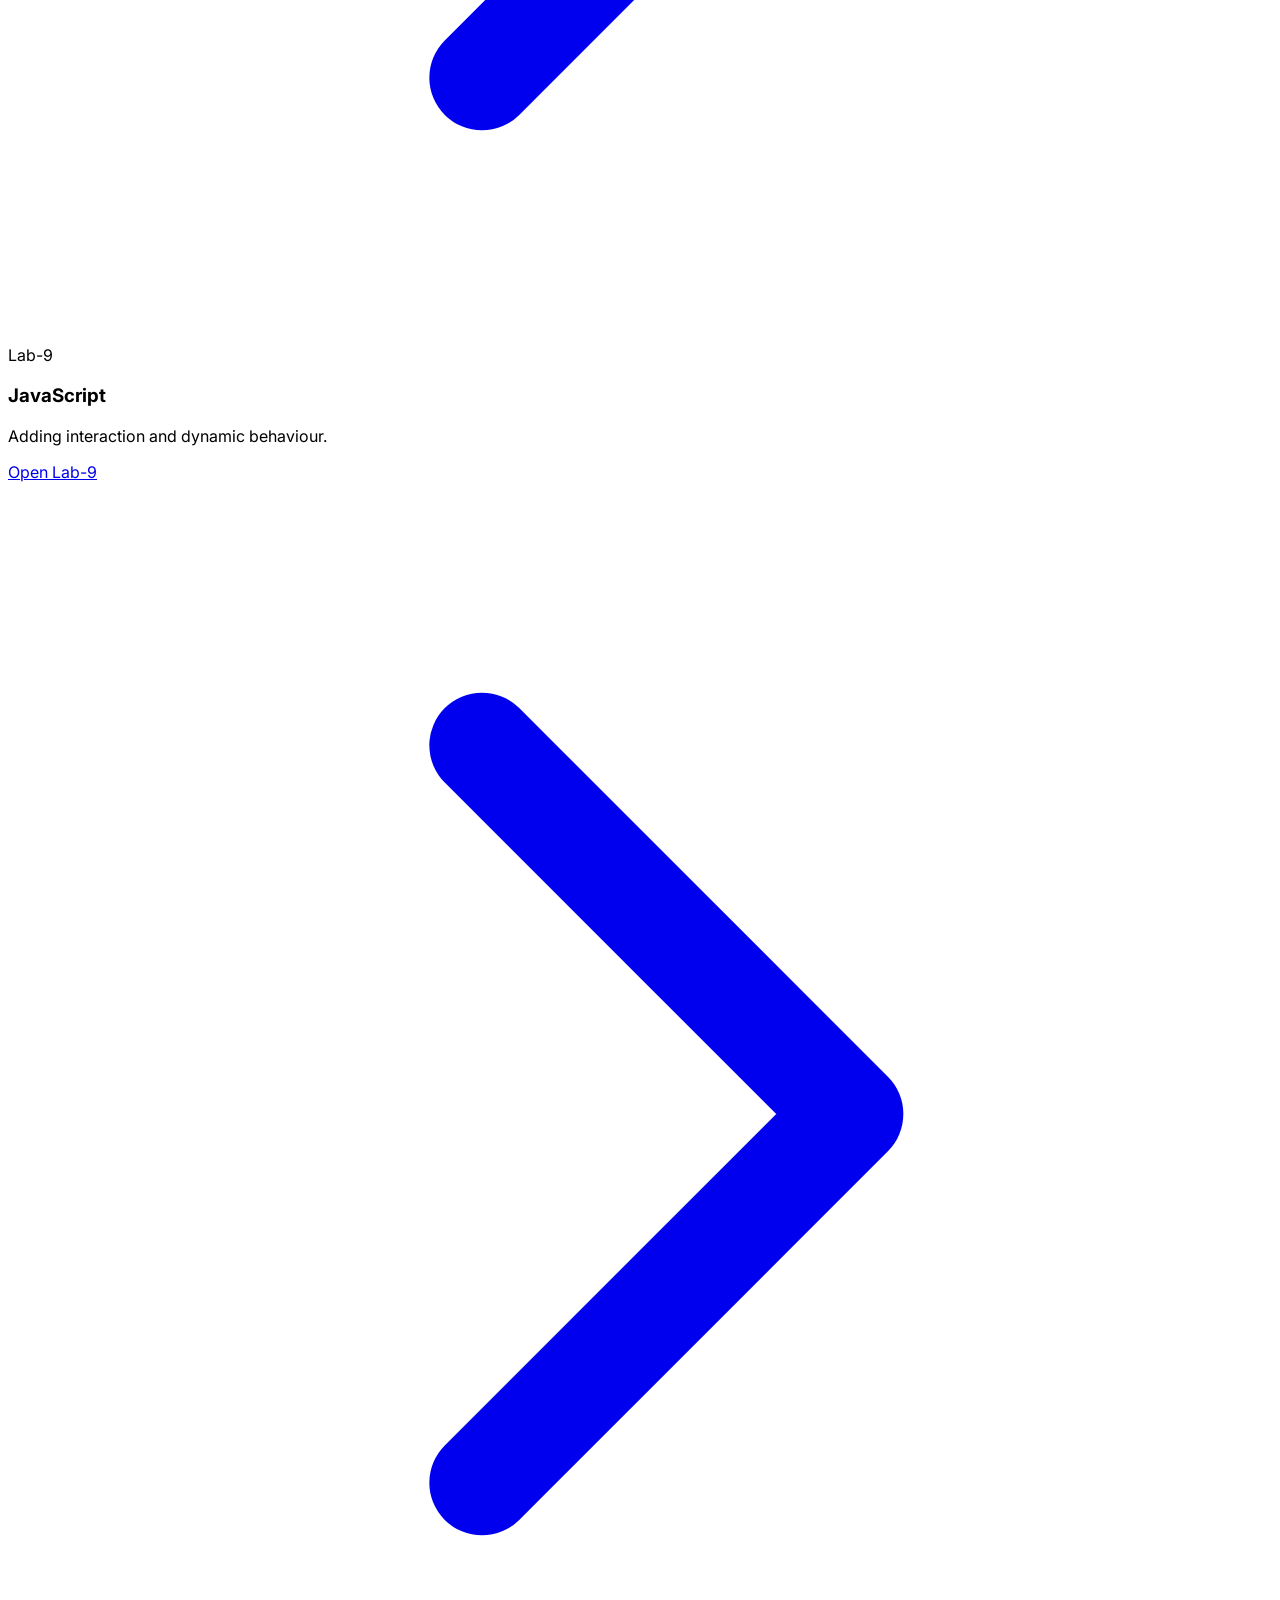
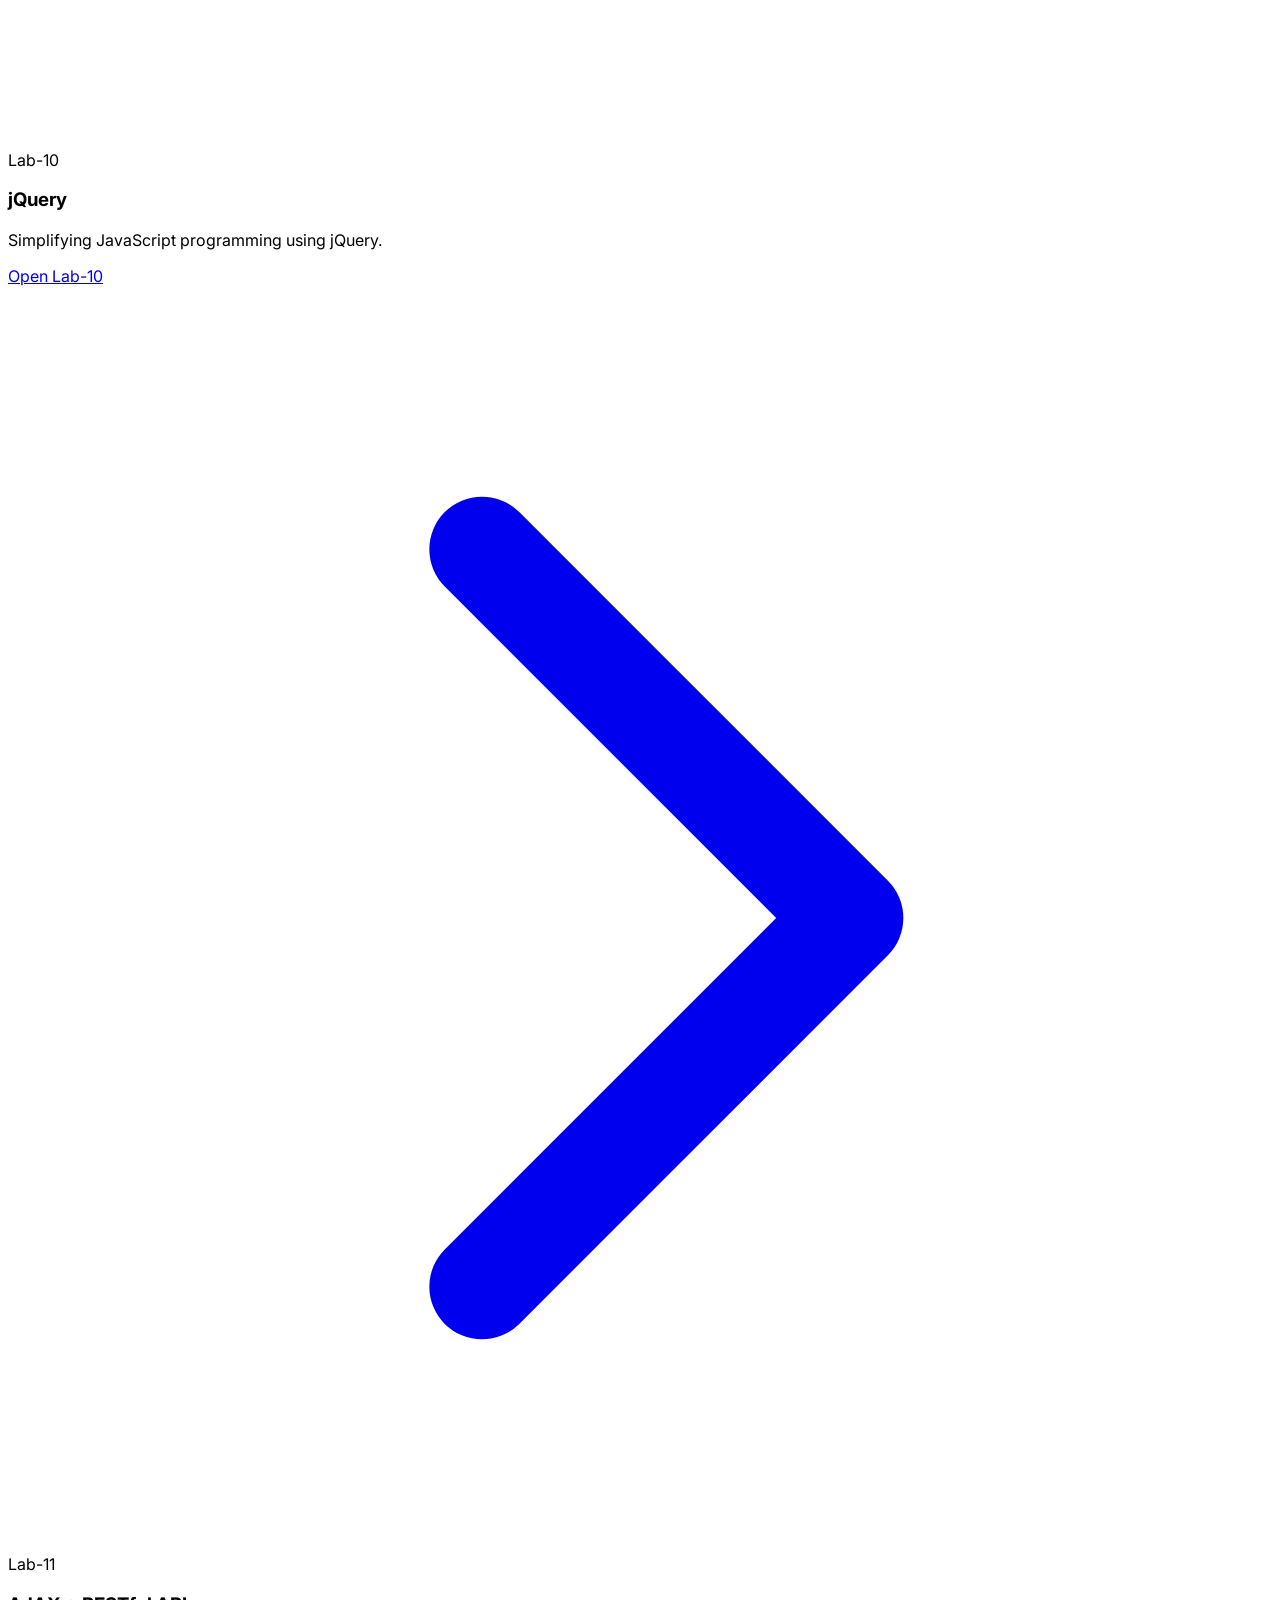
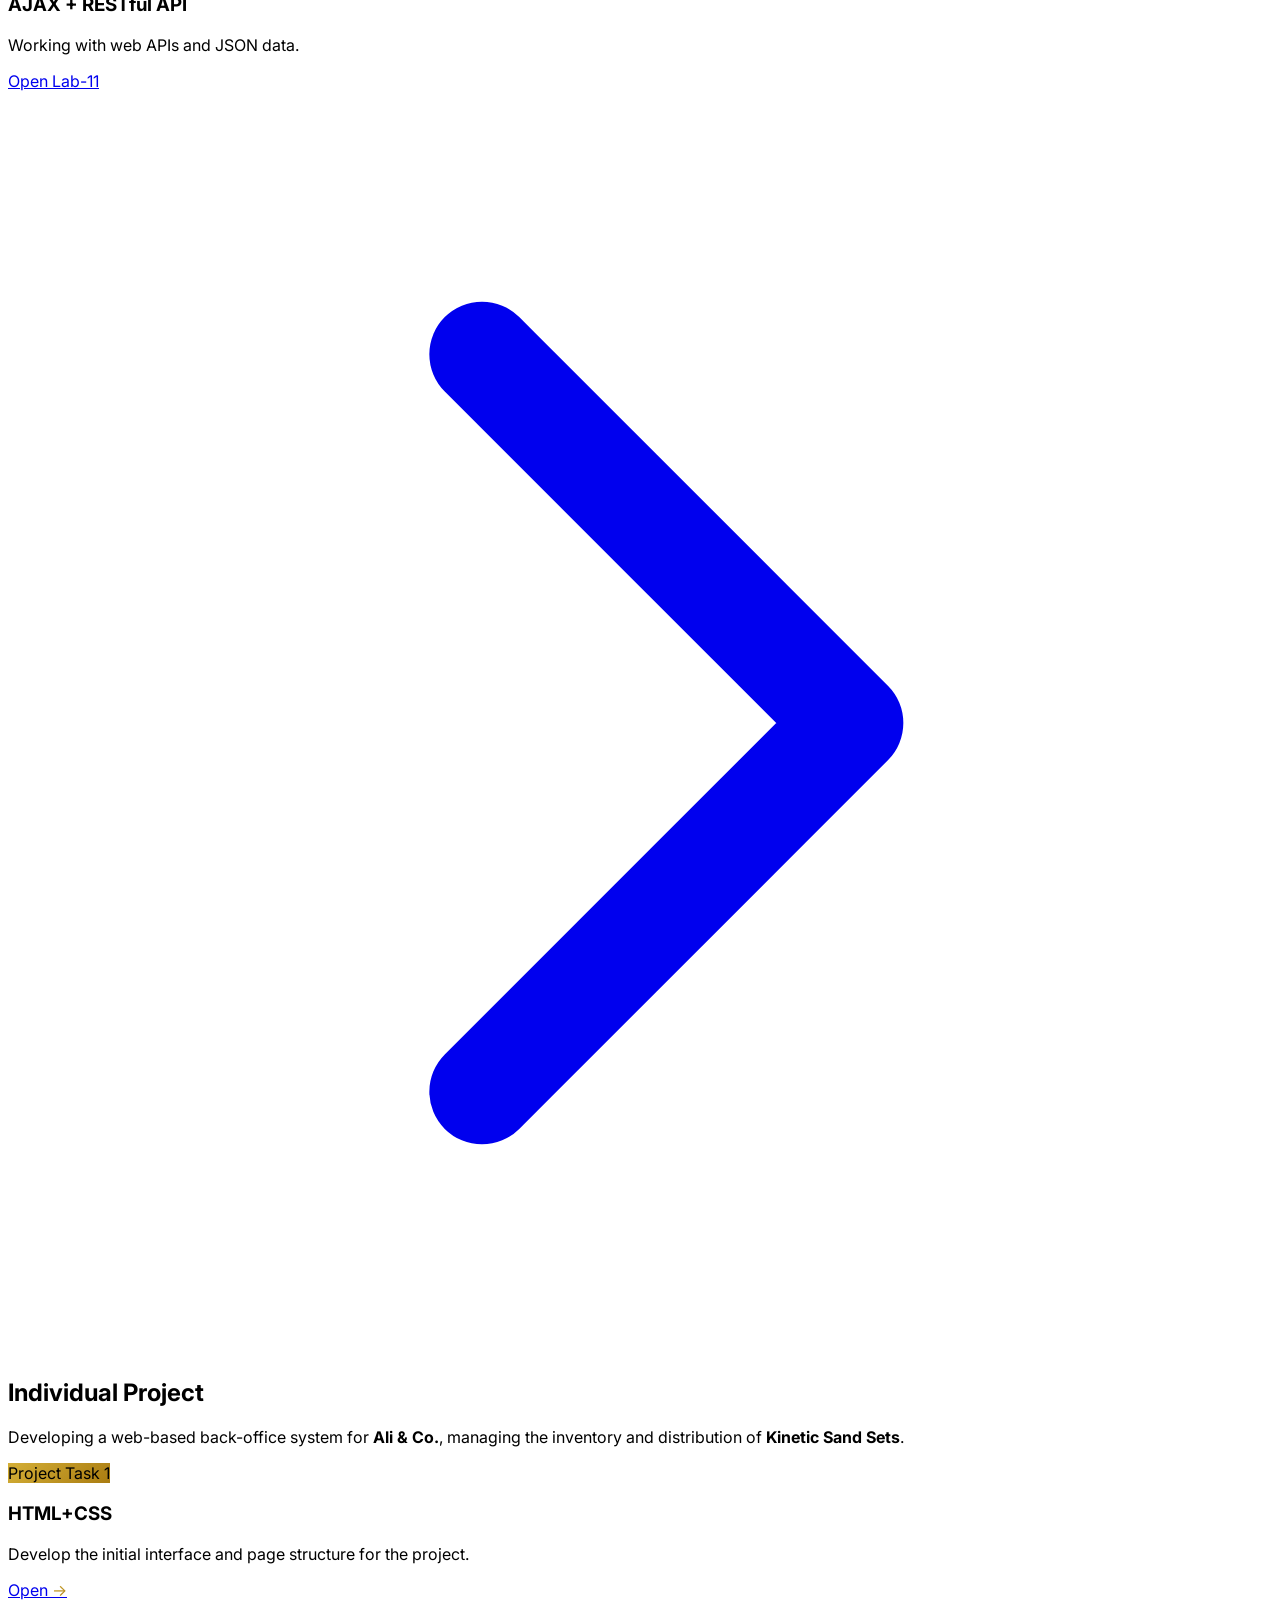
==== commit d40b28f3: "lab 5 not doen yet" ====
--- a/index.html
+++ b/index.html
@@ -108,7 +108,7 @@
           <span class="bg-zinc-200 text-zinc-700 text-[10px] font-semibold px-2 py-1 rounded-full self-start mb-4">Lab-3</span>
           <h3 class="text-lg font-bold tracking-tight mb-2">Cascading Style Sheet</h3>
           <p class="text-sm text-zinc-500 font-light mb-6 flex-grow">Designing and styling web pages using CSS.</p>
-          <a href="/users/a228896/lab-3/index.html" class="text-sm text-zinc-900 font-medium self-start flex items-center gap-1 before:absolute before:inset-0">
+          <a href="/users/a228896/lab-3/index.html" target="_blank" class="text-sm text-zinc-900 font-medium self-start flex items-center gap-1 before:absolute before:inset-0">
             Open Lab-3 
             <svg class="w-4 h-4 group-hover:translate-x-1 transition-transform" fill="none" stroke="currentColor" viewBox="0 0 24 24"><path stroke-linecap="round" stroke-linejoin="round" stroke-width="2" d="M9 5l7 7-7 7"></path></svg>
           </a>
@@ -119,8 +119,8 @@
           <span class="bg-zinc-200 text-zinc-700 text-[10px] font-semibold px-2 py-1 rounded-full self-start mb-4">Lab-4</span>
           <h3 class="text-lg font-bold tracking-tight mb-2">Bootstrap</h3>
           <p class="text-sm text-zinc-500 font-light mb-6 flex-grow">Creating responsive interfaces using Bootstrap 5.</p>
-          <a href="#" class="text-sm text-zinc-900 font-medium self-start flex items-center gap-1 before:absolute before:inset-0">
-            Open Task-1 
+          <a href="/users/a228896/lab-4/cv.html" target="_blank" class="text-sm text-zinc-900 font-medium self-start flex items-center gap-1 before:absolute before:inset-0">
+            Open Lab-4 
             <svg class="w-4 h-4 group-hover:translate-x-1 transition-transform" fill="none" stroke="currentColor" viewBox="0 0 24 24"><path stroke-linecap="round" stroke-linejoin="round" stroke-width="2" d="M9 5l7 7-7 7"></path></svg>
           </a>
         </div>
@@ -130,8 +130,8 @@
           <span class="bg-zinc-200 text-zinc-700 text-[10px] font-semibold px-2 py-1 rounded-full self-start mb-4">Lab-5</span>
           <h3 class="text-lg font-bold tracking-tight mb-2">Basic PHP</h3>
           <p class="text-sm text-zinc-500 font-light mb-6 flex-grow">Introduction to server-side programming using PHP.</p>
-          <a href="#" class="text-sm text-zinc-900 font-medium self-start flex items-center gap-1 before:absolute before:inset-0">
-            Open Task-1 
+          <a href="/users/a228896/lab-5/index.php" target="_blank" class="text-sm text-zinc-900 font-medium self-start flex items-center gap-1 before:absolute before:inset-0">
+            Open Lab-5 
             <svg class="w-4 h-4 group-hover:translate-x-1 transition-transform" fill="none" stroke="currentColor" viewBox="0 0 24 24"><path stroke-linecap="round" stroke-linejoin="round" stroke-width="2" d="M9 5l7 7-7 7"></path></svg>
           </a>
         </div>
@@ -141,8 +141,8 @@
           <span class="bg-zinc-200 text-zinc-700 text-[10px] font-semibold px-2 py-1 rounded-full self-start mb-4">Lab-6</span>
           <h3 class="text-lg font-bold tracking-tight mb-2">PHP + MySQL</h3>
           <p class="text-sm text-zinc-500 font-light mb-6 flex-grow">Connecting PHP applications to a MySQL database.</p>
-          <a href="#" class="text-sm text-zinc-900 font-medium self-start flex items-center gap-1 before:absolute before:inset-0">
-            Open Task-1 
+          <a href="/users/a228896/lab-6/index.php" target="_blank" class="text-sm text-zinc-900 font-medium self-start flex items-center gap-1 before:absolute before:inset-0">
+            Open Lab-6 
             <svg class="w-4 h-4 group-hover:translate-x-1 transition-transform" fill="none" stroke="currentColor" viewBox="0 0 24 24"><path stroke-linecap="round" stroke-linejoin="round" stroke-width="2" d="M9 5l7 7-7 7"></path></svg>
           </a>
         </div>
@@ -152,8 +152,8 @@
           <span class="bg-zinc-200 text-zinc-700 text-[10px] font-semibold px-2 py-1 rounded-full self-start mb-4">Lab-7</span>
           <h3 class="text-lg font-bold tracking-tight mb-2">MVC Framework</h3>
           <p class="text-sm text-zinc-500 font-light mb-6 flex-grow">Building web applications using the MVC pattern.</p>
-          <a href="#" class="text-sm text-zinc-900 font-medium self-start flex items-center gap-1 before:absolute before:inset-0">
-            Open Task-1 
+          <a href="/users/a228896/lab-7/index.php" target="_blank" class="text-sm text-zinc-900 font-medium self-start flex items-center gap-1 before:absolute before:inset-0">
+            Open Lab-7 
             <svg class="w-4 h-4 group-hover:translate-x-1 transition-transform" fill="none" stroke="currentColor" viewBox="0 0 24 24"><path stroke-linecap="round" stroke-linejoin="round" stroke-width="2" d="M9 5l7 7-7 7"></path></svg>
           </a>
         </div>
@@ -163,8 +163,8 @@
           <span class="bg-zinc-200 text-zinc-700 text-[10px] font-semibold px-2 py-1 rounded-full self-start mb-4">Lab-8</span>
           <h3 class="text-lg font-bold tracking-tight mb-2">Advanced PHP</h3>
           <p class="text-sm text-zinc-500 font-light mb-6 flex-grow">Developing advanced server-side PHP applications.</p>
-          <a href="#" class="text-sm text-zinc-900 font-medium self-start flex items-center gap-1 before:absolute before:inset-0">
-            Open Lab-1 
+          <a href="/users/a228896/lab-8/index.php" target="_blank" class="text-sm text-zinc-900 font-medium self-start flex items-center gap-1 before:absolute before:inset-0">
+            Open Lab-8 
             <svg class="w-4 h-4 group-hover:translate-x-1 transition-transform" fill="none" stroke="currentColor" viewBox="0 0 24 24"><path stroke-linecap="round" stroke-linejoin="round" stroke-width="2" d="M9 5l7 7-7 7"></path></svg>
           </a>
         </div>
@@ -174,8 +174,8 @@
           <span class="bg-zinc-200 text-zinc-700 text-[10px] font-semibold px-2 py-1 rounded-full self-start mb-4">Lab-9</span>
           <h3 class="text-lg font-bold tracking-tight mb-2">JavaScript</h3>
           <p class="text-sm text-zinc-500 font-light mb-6 flex-grow">Adding interaction and dynamic behaviour.</p>
-          <a href="#" class="text-sm text-zinc-900 font-medium self-start flex items-center gap-1 before:absolute before:inset-0">
-            Open Task-1 
+          <a href="/users/a228896/lab-9/index.html" target="_blank" class="text-sm text-zinc-900 font-medium self-start flex items-center gap-1 before:absolute before:inset-0">
+            Open Lab-9 
             <svg class="w-4 h-4 group-hover:translate-x-1 transition-transform" fill="none" stroke="currentColor" viewBox="0 0 24 24"><path stroke-linecap="round" stroke-linejoin="round" stroke-width="2" d="M9 5l7 7-7 7"></path></svg>
           </a>
         </div>
@@ -185,8 +185,8 @@
           <span class="bg-zinc-200 text-zinc-700 text-[10px] font-semibold px-2 py-1 rounded-full self-start mb-4">Lab-10</span>
           <h3 class="text-lg font-bold tracking-tight mb-2">jQuery</h3>
           <p class="text-sm text-zinc-500 font-light mb-6 flex-grow">Simplifying JavaScript programming using jQuery.</p>
-          <a href="#" class="text-sm text-zinc-900 font-medium self-start flex items-center gap-1 before:absolute before:inset-0">
-            Open Task-1 
+          <a href="/users/a228896/lab-10/index.html" target="_blank" class="text-sm text-zinc-900 font-medium self-start flex items-center gap-1 before:absolute before:inset-0">
+            Open Lab-10 
             <svg class="w-4 h-4 group-hover:translate-x-1 transition-transform" fill="none" stroke="currentColor" viewBox="0 0 24 24"><path stroke-linecap="round" stroke-linejoin="round" stroke-width="2" d="M9 5l7 7-7 7"></path></svg>
           </a>
         </div>
@@ -196,8 +196,8 @@
           <span class="bg-zinc-200 text-zinc-700 text-[10px] font-semibold px-2 py-1 rounded-full self-start mb-4">Lab-11</span>
           <h3 class="text-lg font-bold tracking-tight mb-2">AJAX + RESTful API</h3>
           <p class="text-sm text-zinc-500 font-light mb-6 flex-grow">Working with web APIs and JSON data.</p>
-          <a href="#" class="text-sm text-zinc-900 font-medium self-start flex items-center gap-1 before:absolute before:inset-0">
-            Open Task-1 
+          <a href="/users/a228896/lab-11/index.html" target="_blank" class="text-sm text-zinc-900 font-medium self-start flex items-center gap-1 before:absolute before:inset-0">
+            Open Lab-11 
             <svg class="w-4 h-4 group-hover:translate-x-1 transition-transform" fill="none" stroke="currentColor" viewBox="0 0 24 24"><path stroke-linecap="round" stroke-linejoin="round" stroke-width="2" d="M9 5l7 7-7 7"></path></svg>
           </a>
         </div>
@@ -235,7 +235,7 @@
           <span class="bg-apple-gold text-white text-[10px] font-semibold px-2 py-1 rounded-full self-start mb-4">Project Task 2</span>
           <h3 class="text-lg font-bold tracking-tight mb-2">PHP + Database + MVC</h3>
           <p class="text-sm text-zinc-400 font-light mb-6 flex-grow">Implement server-side functionality and database operations.</p>
-          <a href="#" class="text-sm text-white font-medium self-start flex items-center gap-1 before:absolute before:inset-0">
+          <a href="/users/a228896/pt2/home.php" target="_blank" class="text-sm text-white font-medium self-start flex items-center gap-1 before:absolute before:inset-0">
             Open <span class="text-apple-gold">→</span>
           </a>
         </div>
@@ -245,7 +245,7 @@
           <span class="bg-apple-gold text-white text-[10px] font-semibold px-2 py-1 rounded-full self-start mb-4">Project Task 3</span>
           <h3 class="text-lg font-bold tracking-tight mb-2">JavaScript + AJAX</h3>
           <p class="text-sm text-zinc-400 font-light mb-6 flex-grow">Improve usability and responsiveness with JavaScript and AJAX.</p>
-          <a href="#" class="text-sm text-white font-medium self-start flex items-center gap-1 before:absolute before:inset-0">
+          <a href="/users/a228896/pt3/home.php" target="_blank" class="text-sm text-white font-medium self-start flex items-center gap-1 before:absolute before:inset-0">
             Open <span class="text-apple-gold">→</span>
           </a>
         </div>
@@ -255,7 +255,7 @@
           <span class="bg-apple-gold text-white text-[10px] font-semibold px-2 py-1 rounded-full self-start mb-4">Final</span>
           <h3 class="text-lg font-bold tracking-tight mb-2">Final Enhancement</h3>
           <p class="text-sm text-zinc-400 font-light mb-6 flex-grow">Complete the system and add meaningful enhancements to the project.</p>
-          <a href="#" class="text-sm text-white font-medium self-start flex items-center gap-1 before:absolute before:inset-0">
+          <a href="/users/a228896/final/home.php" target="_blank" class="text-sm text-white font-medium self-start flex items-center gap-1 before:absolute before:inset-0">
             Open <span class="text-apple-gold">→</span>
           </a>
         </div>
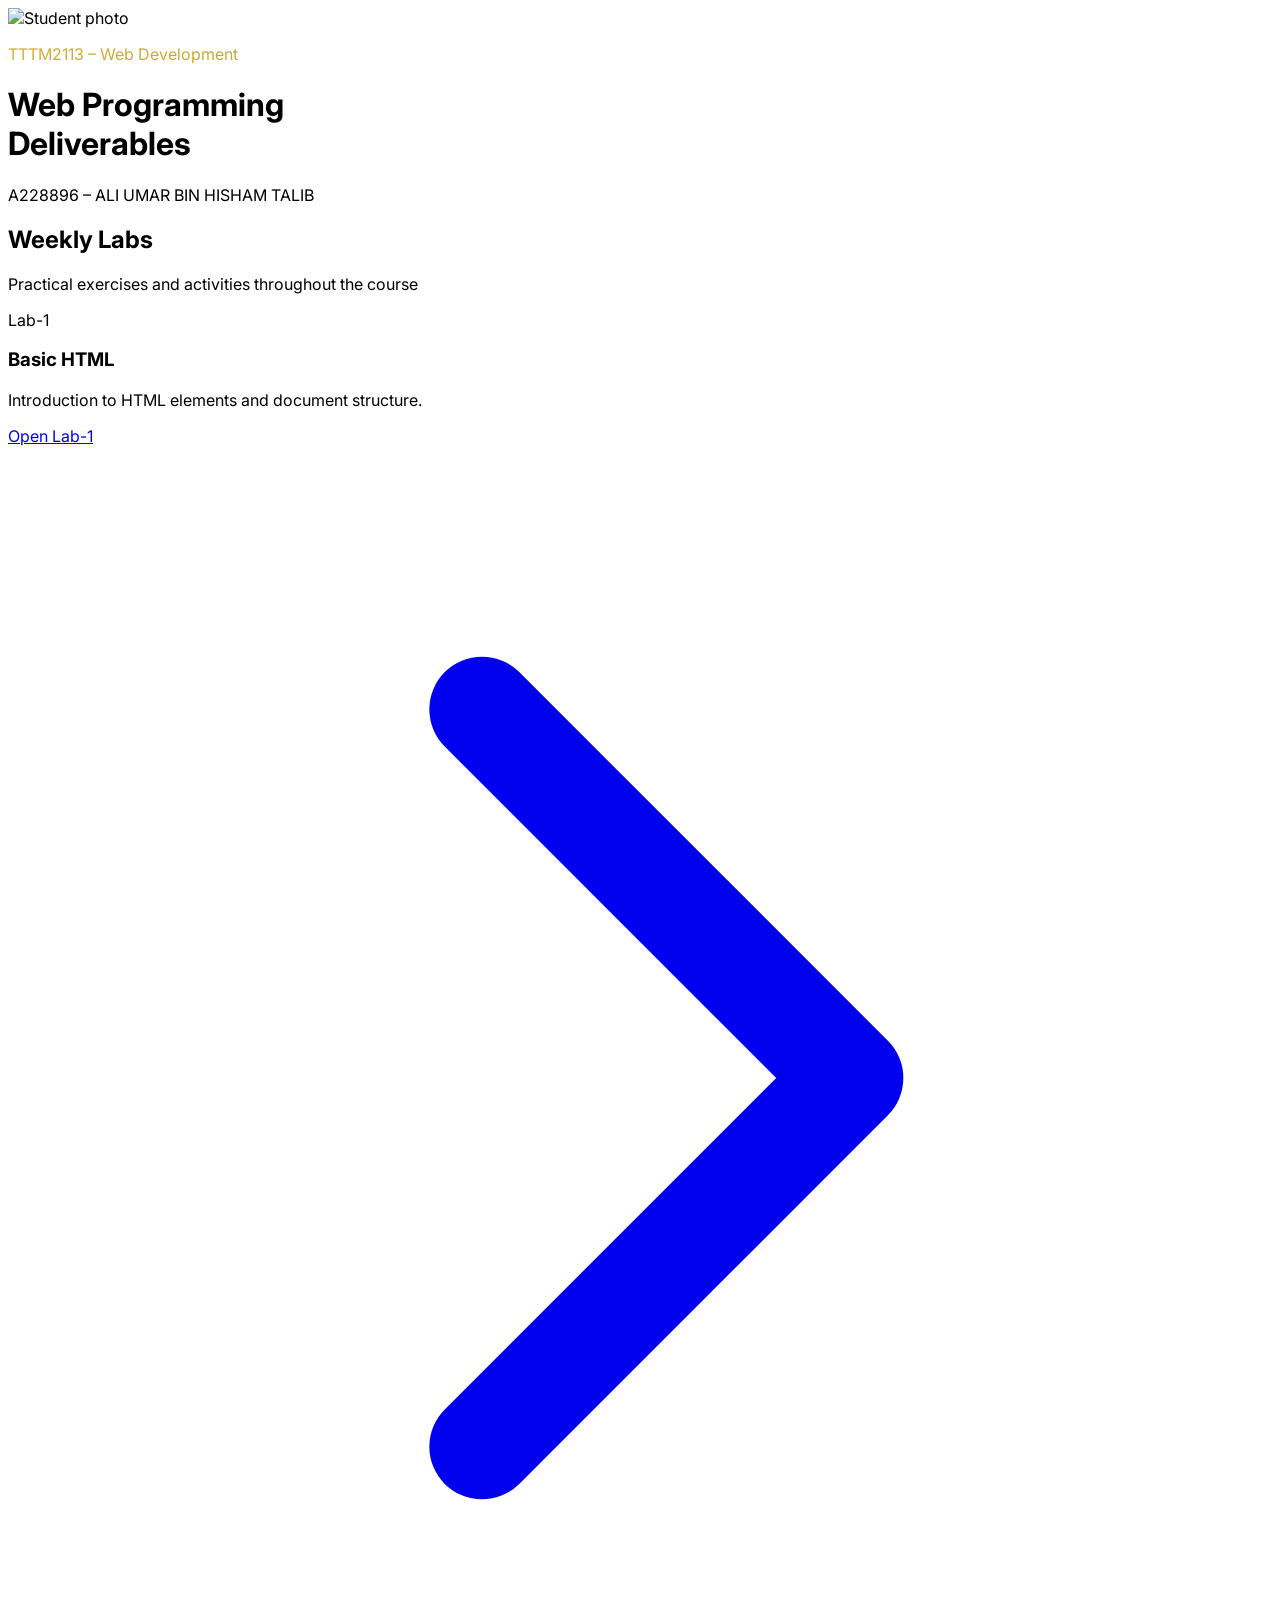
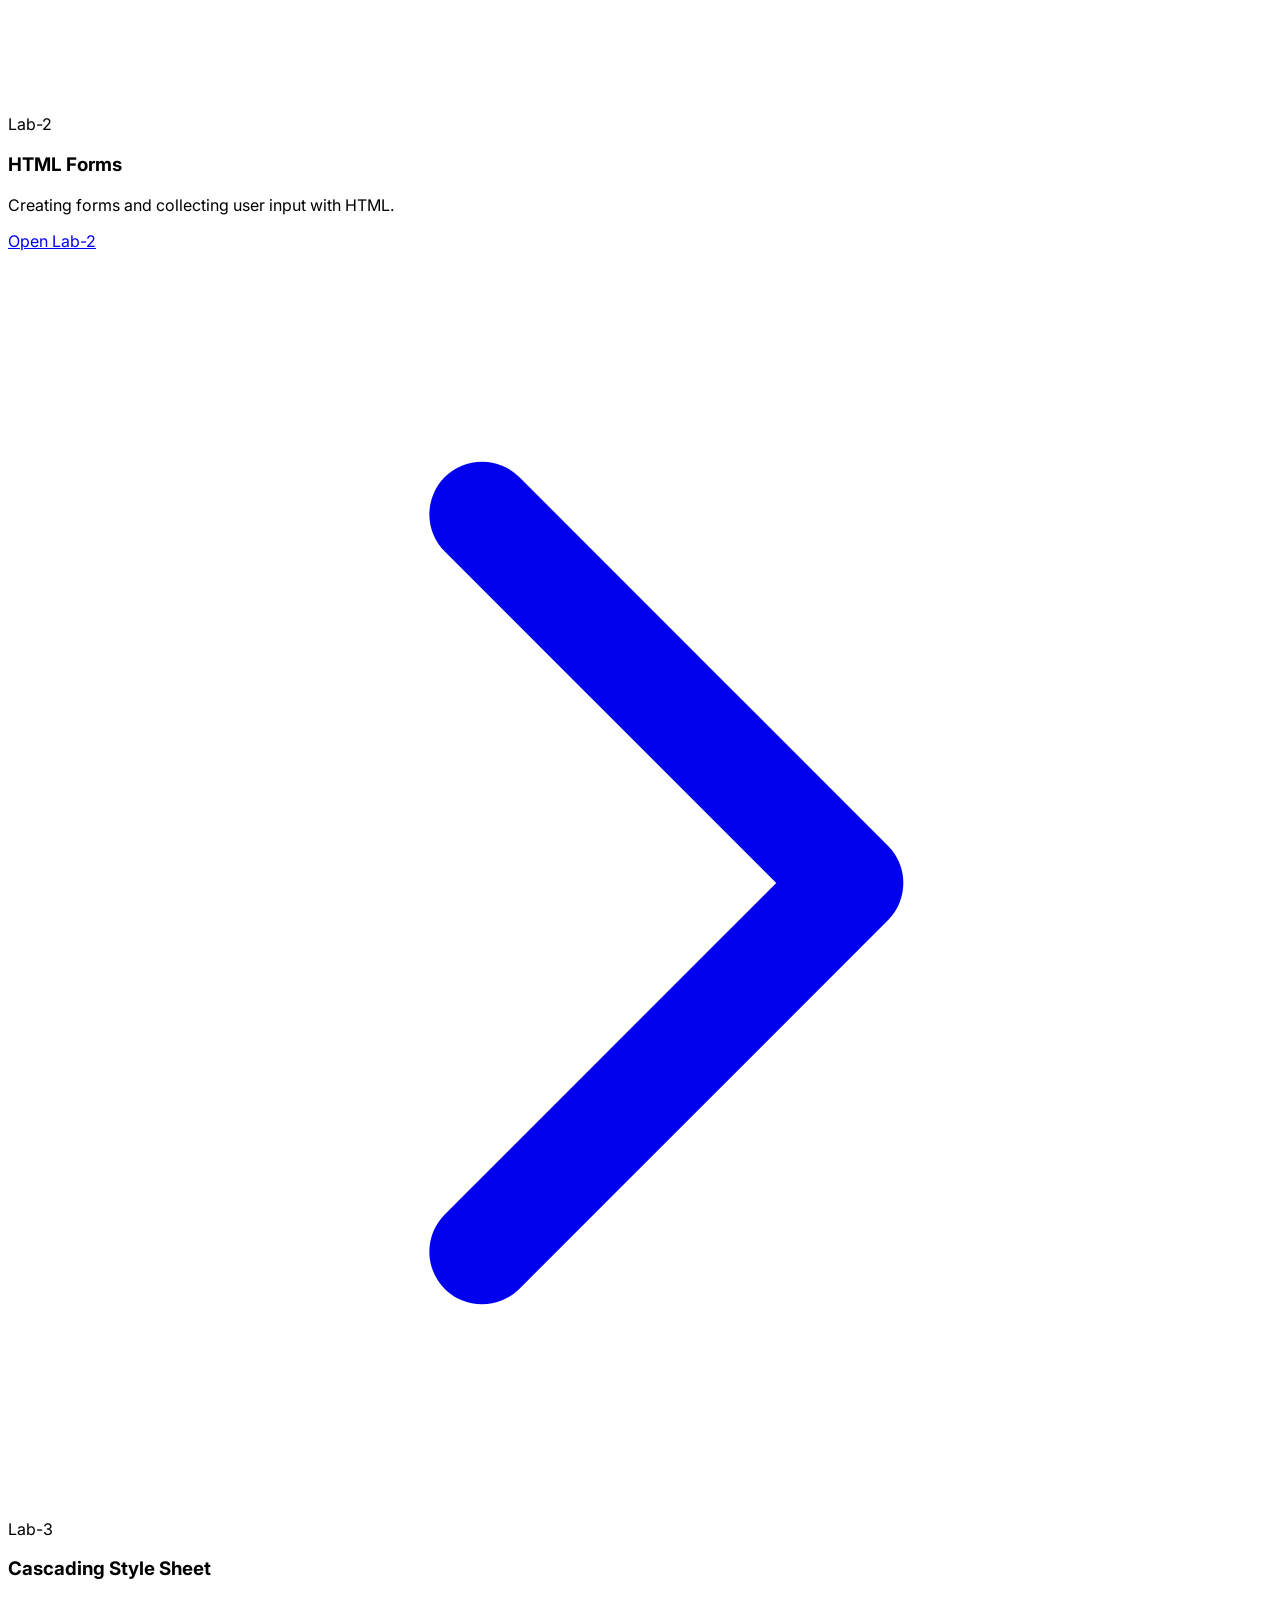
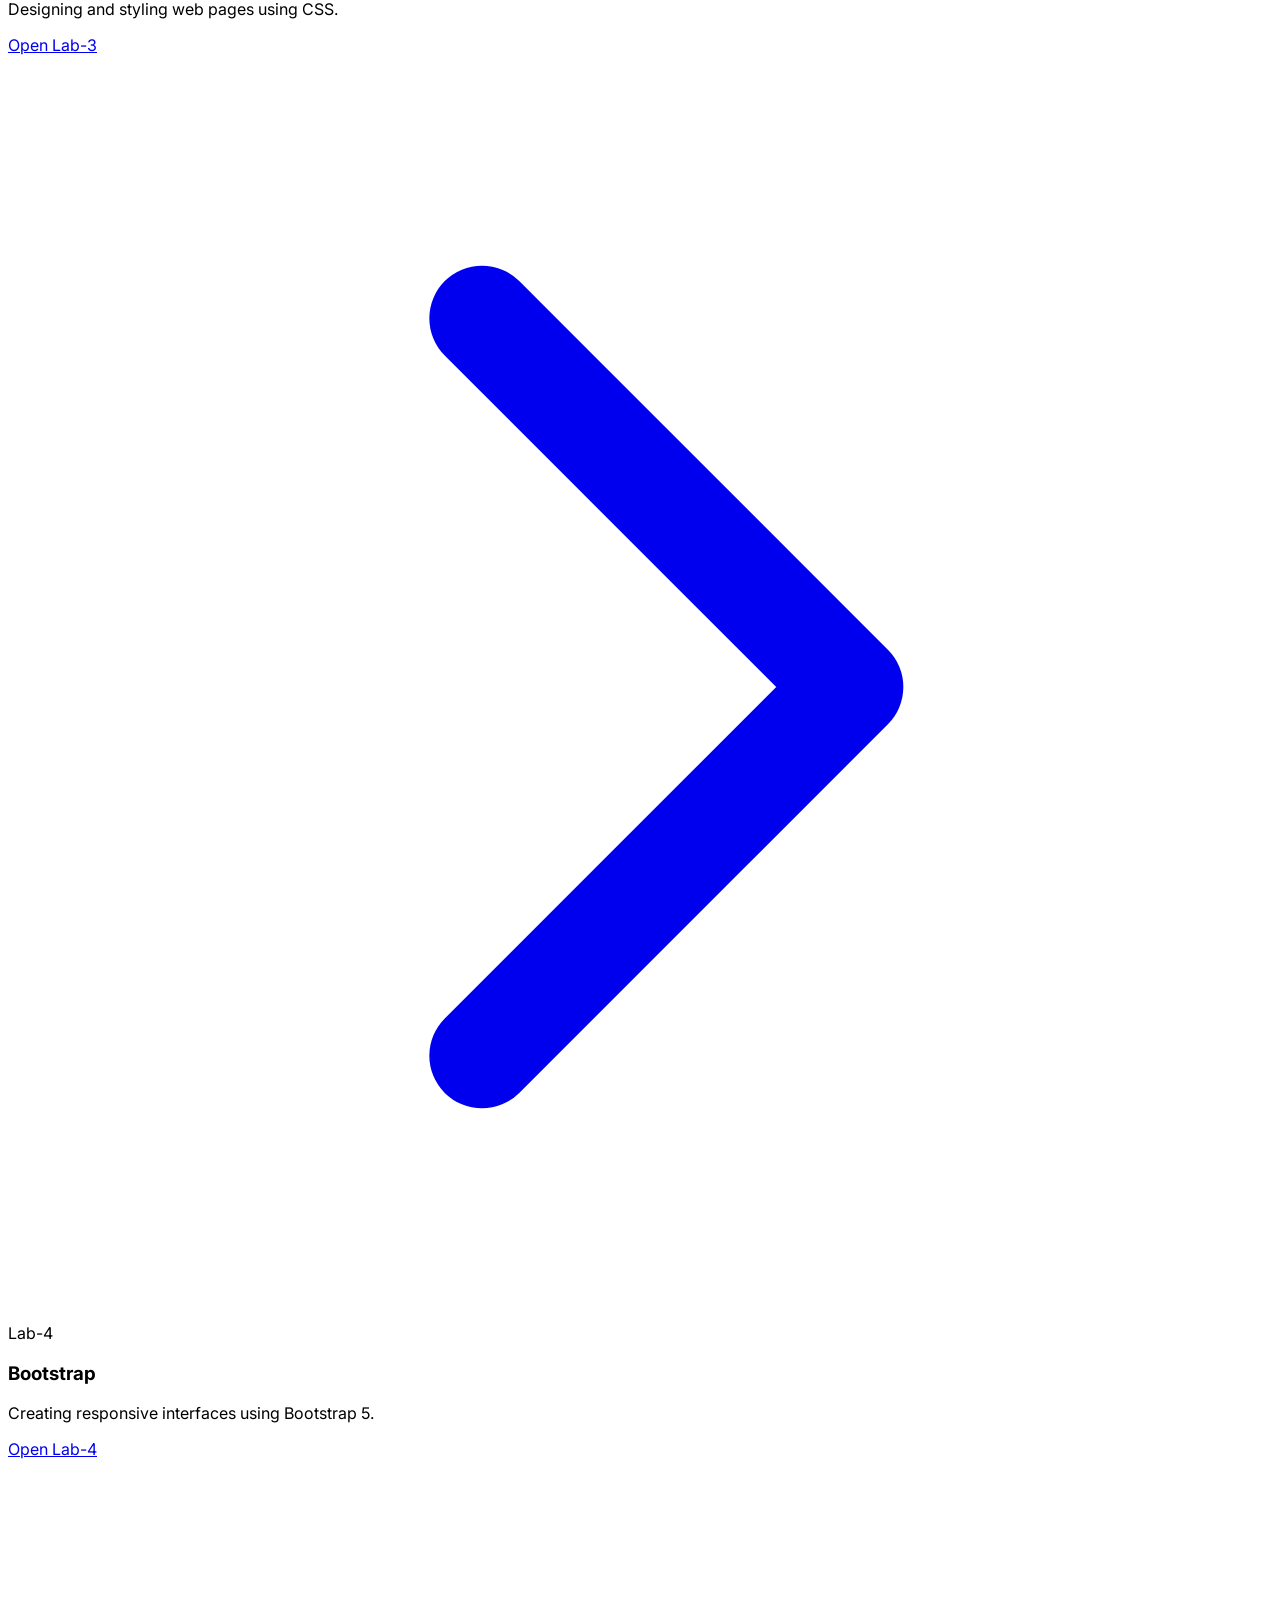
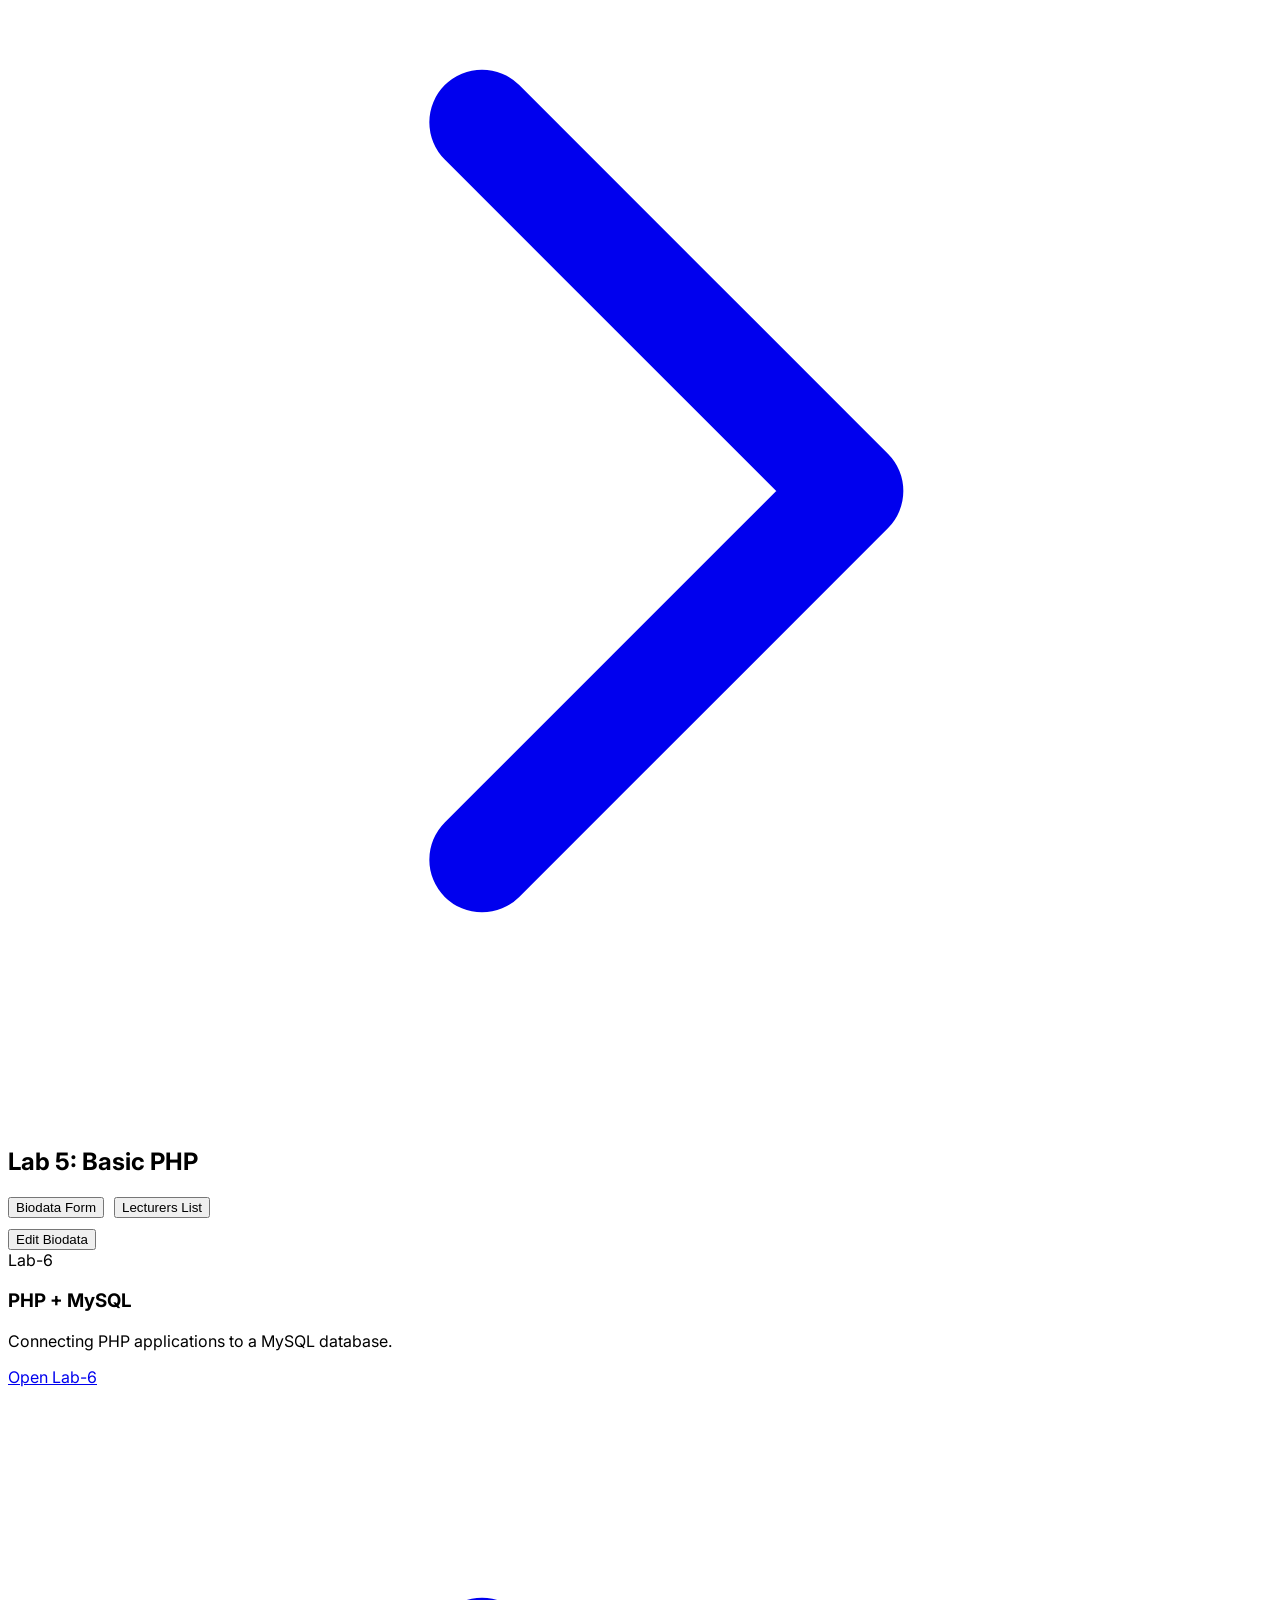
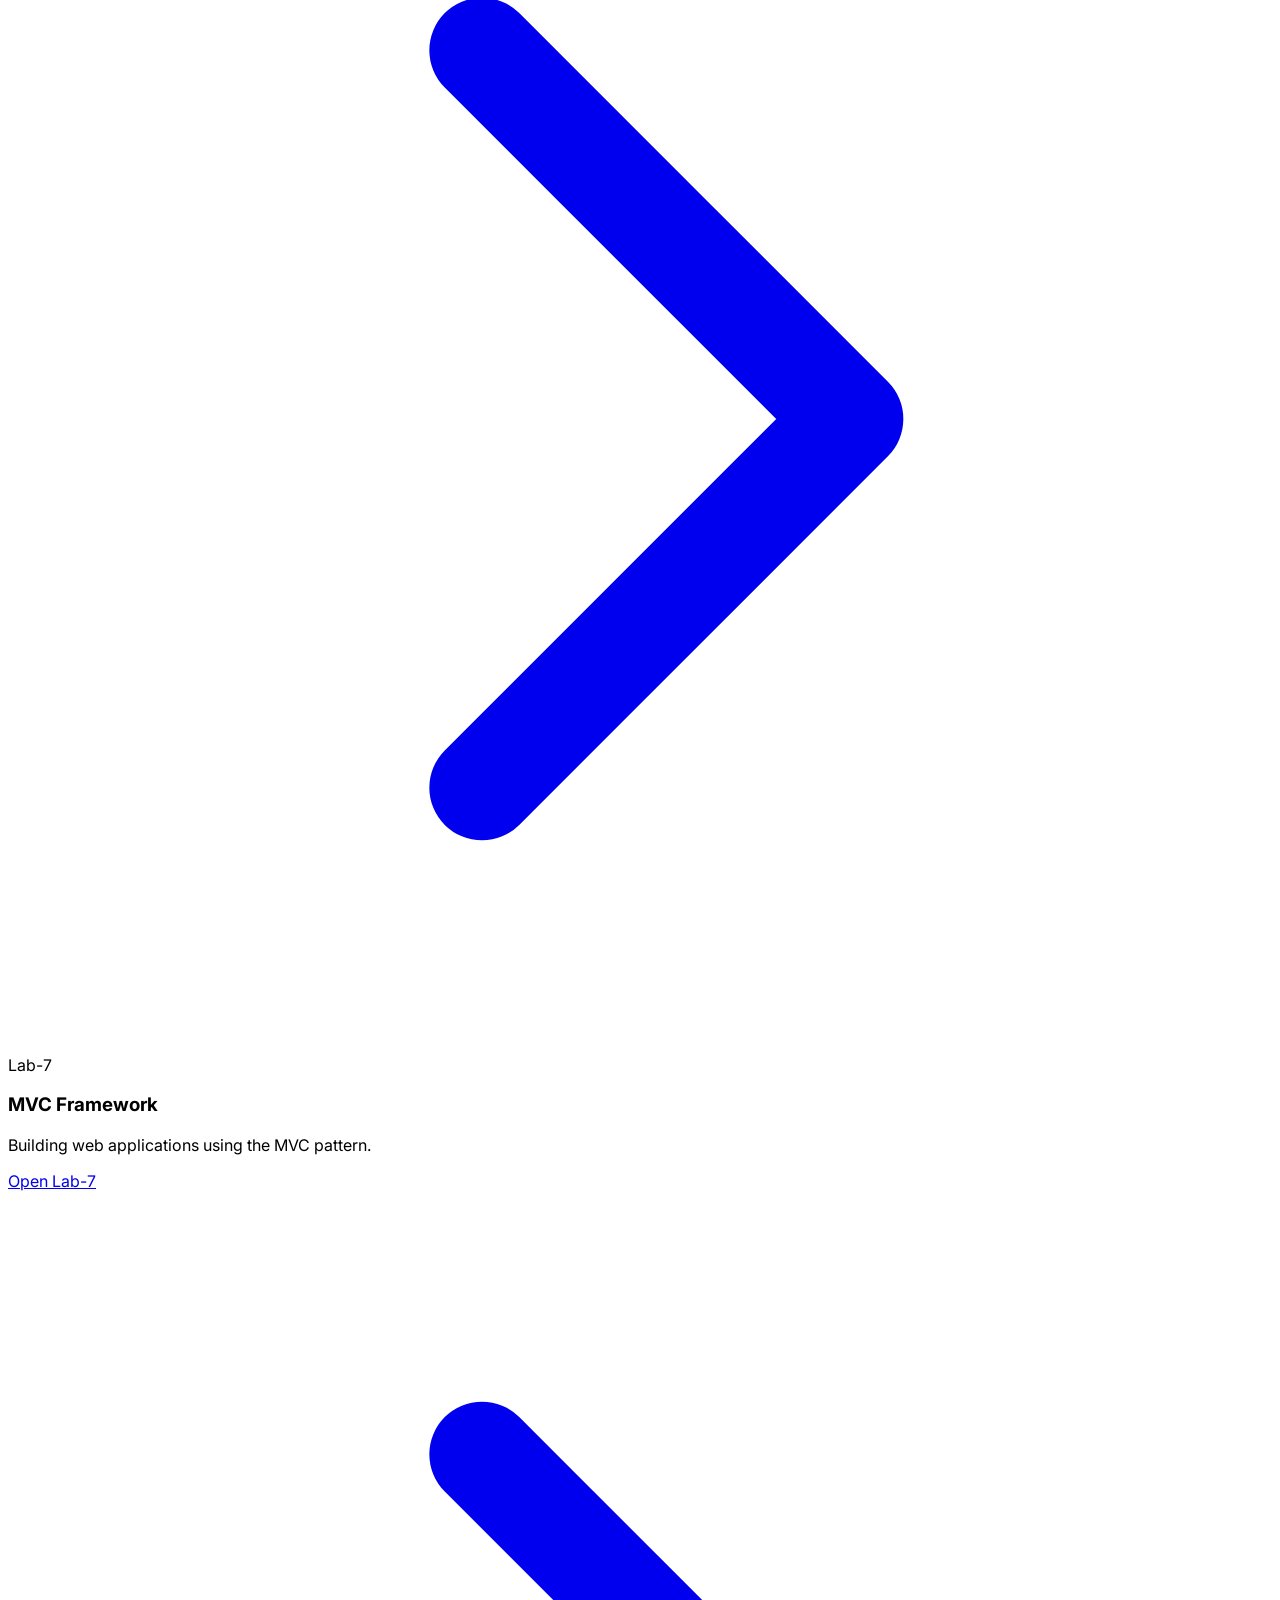
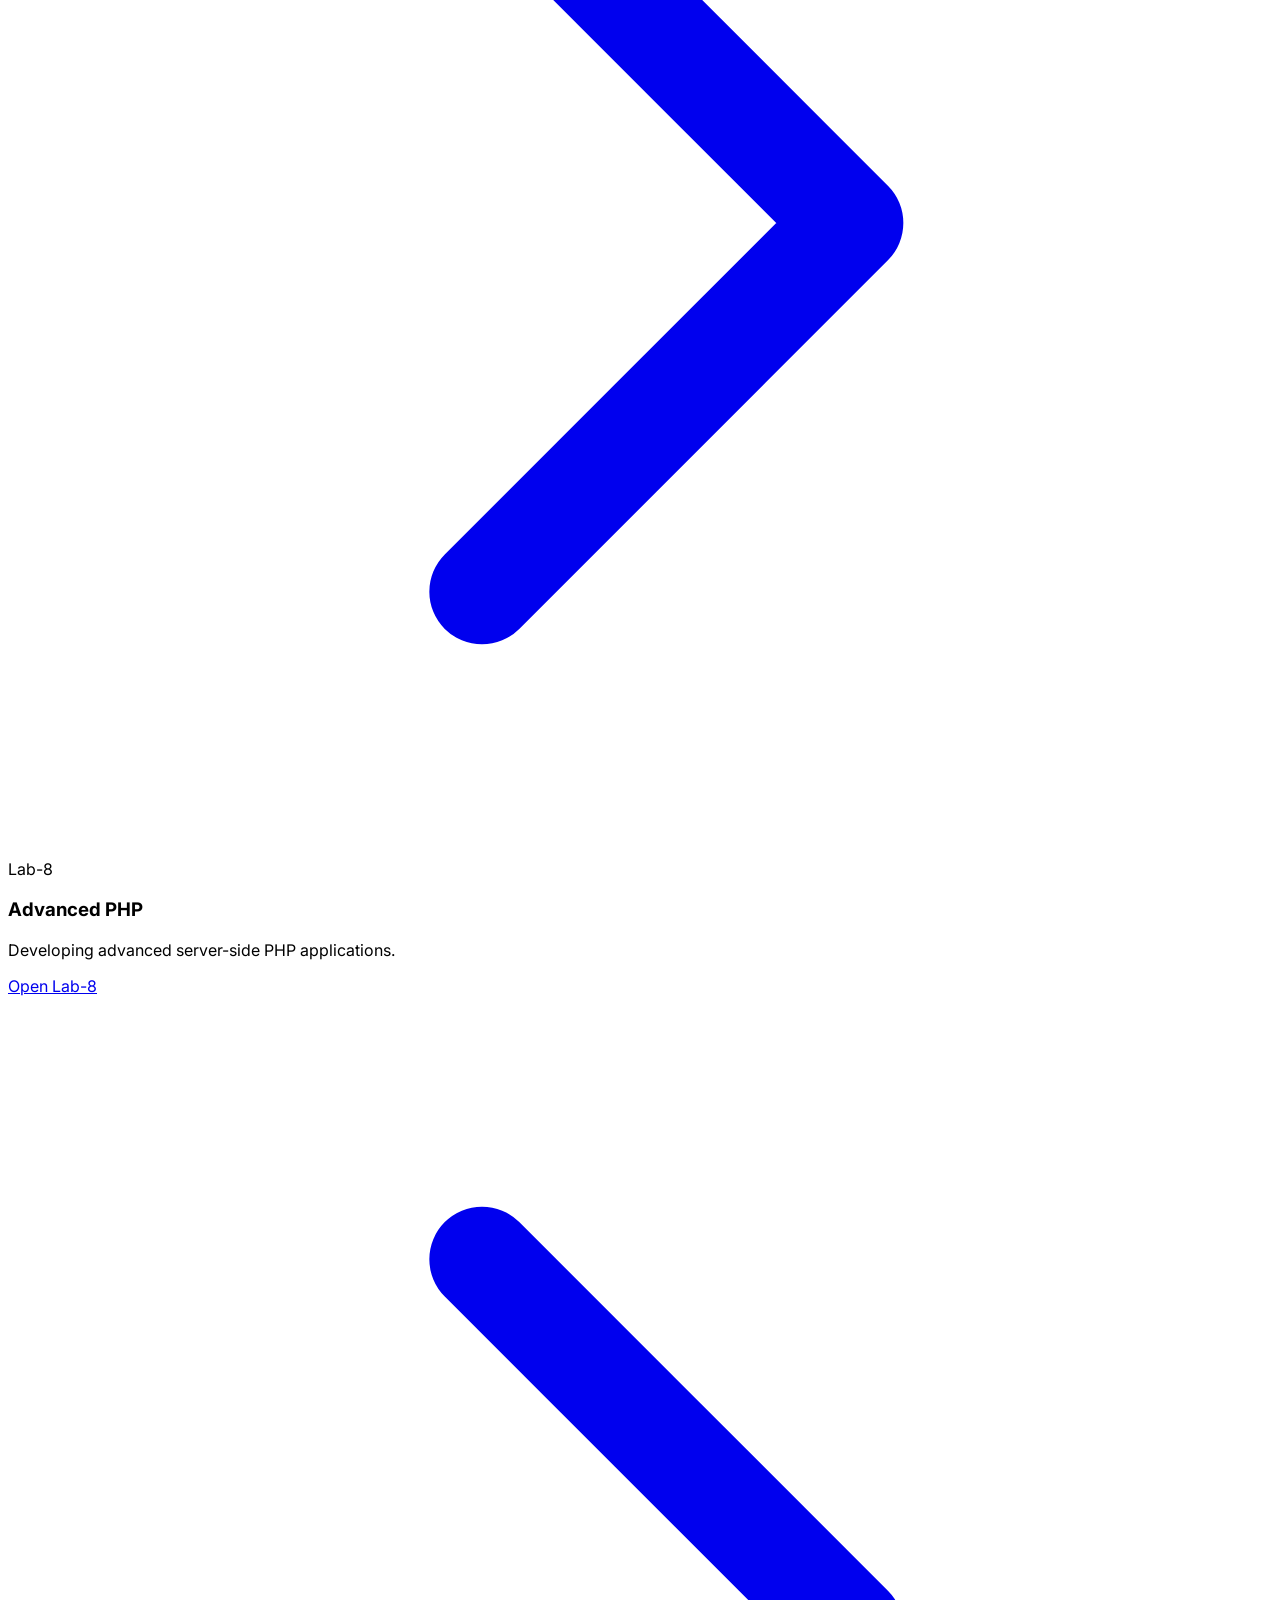
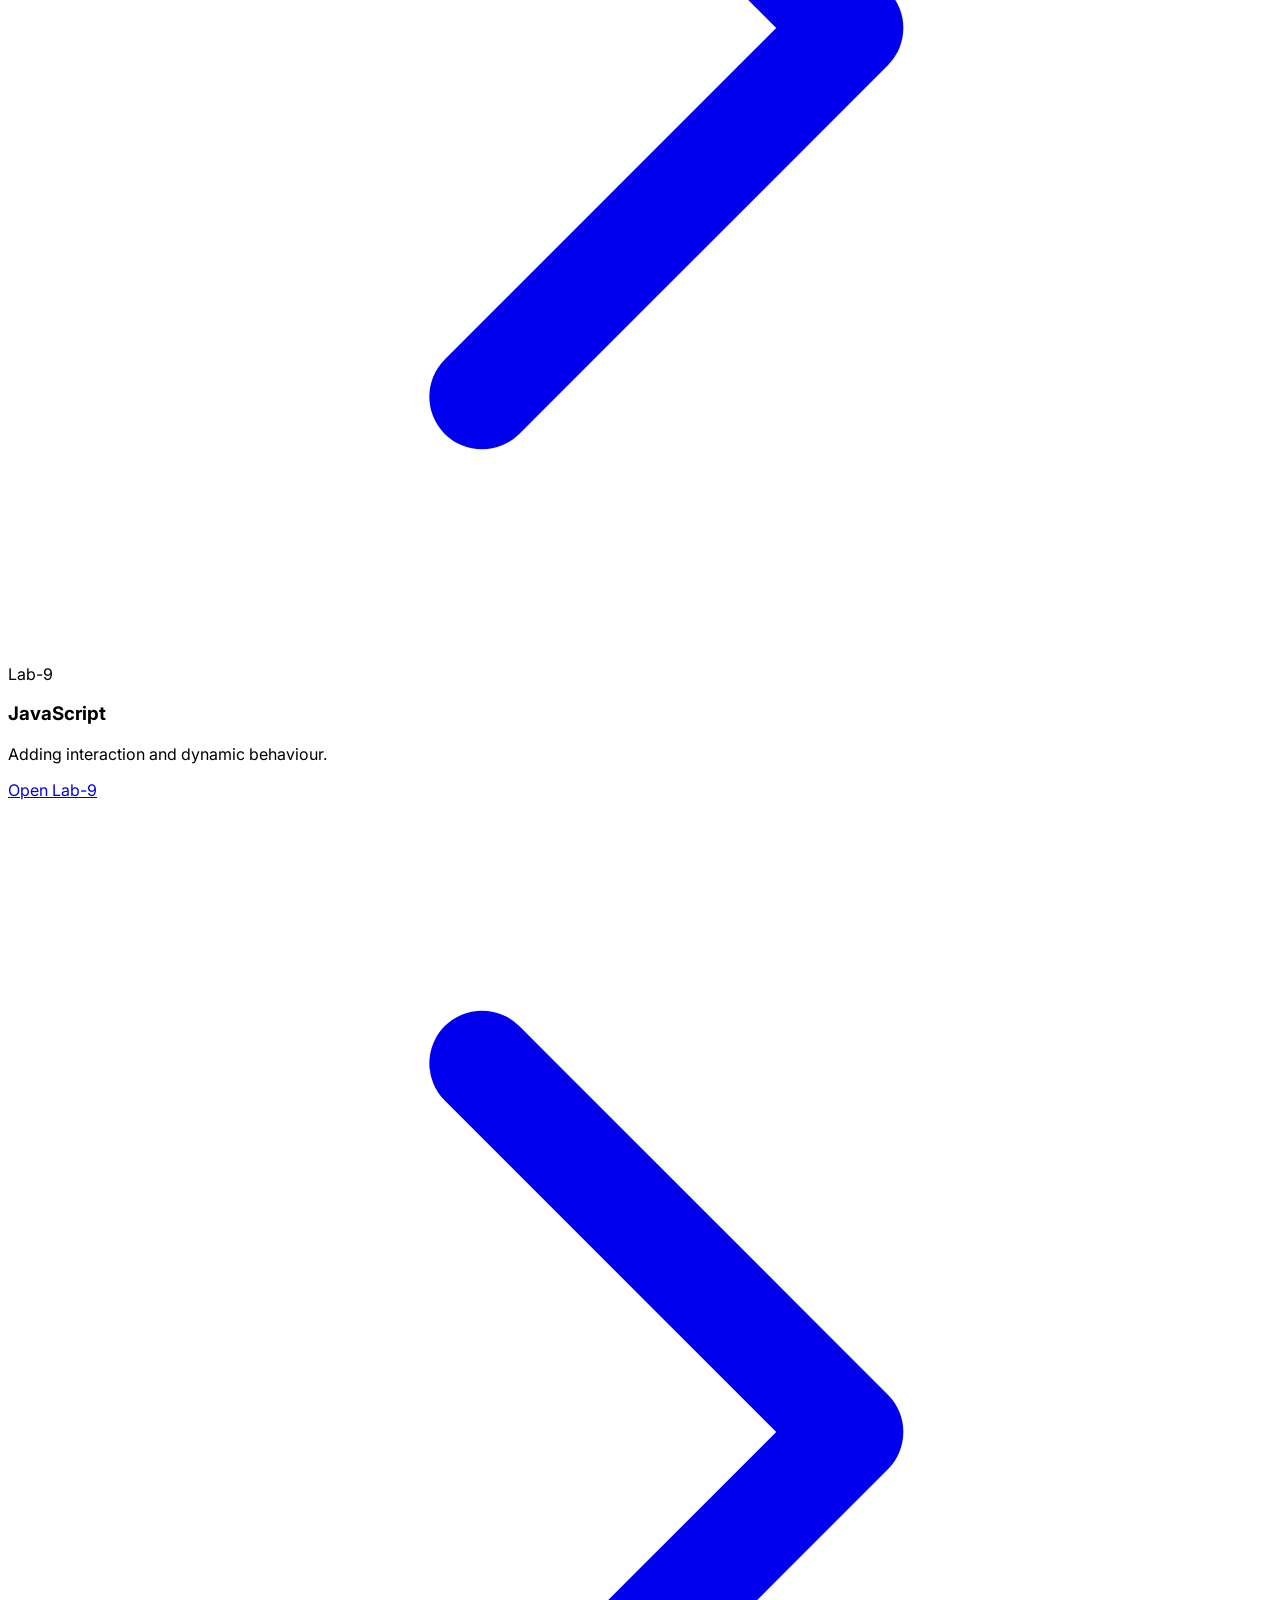
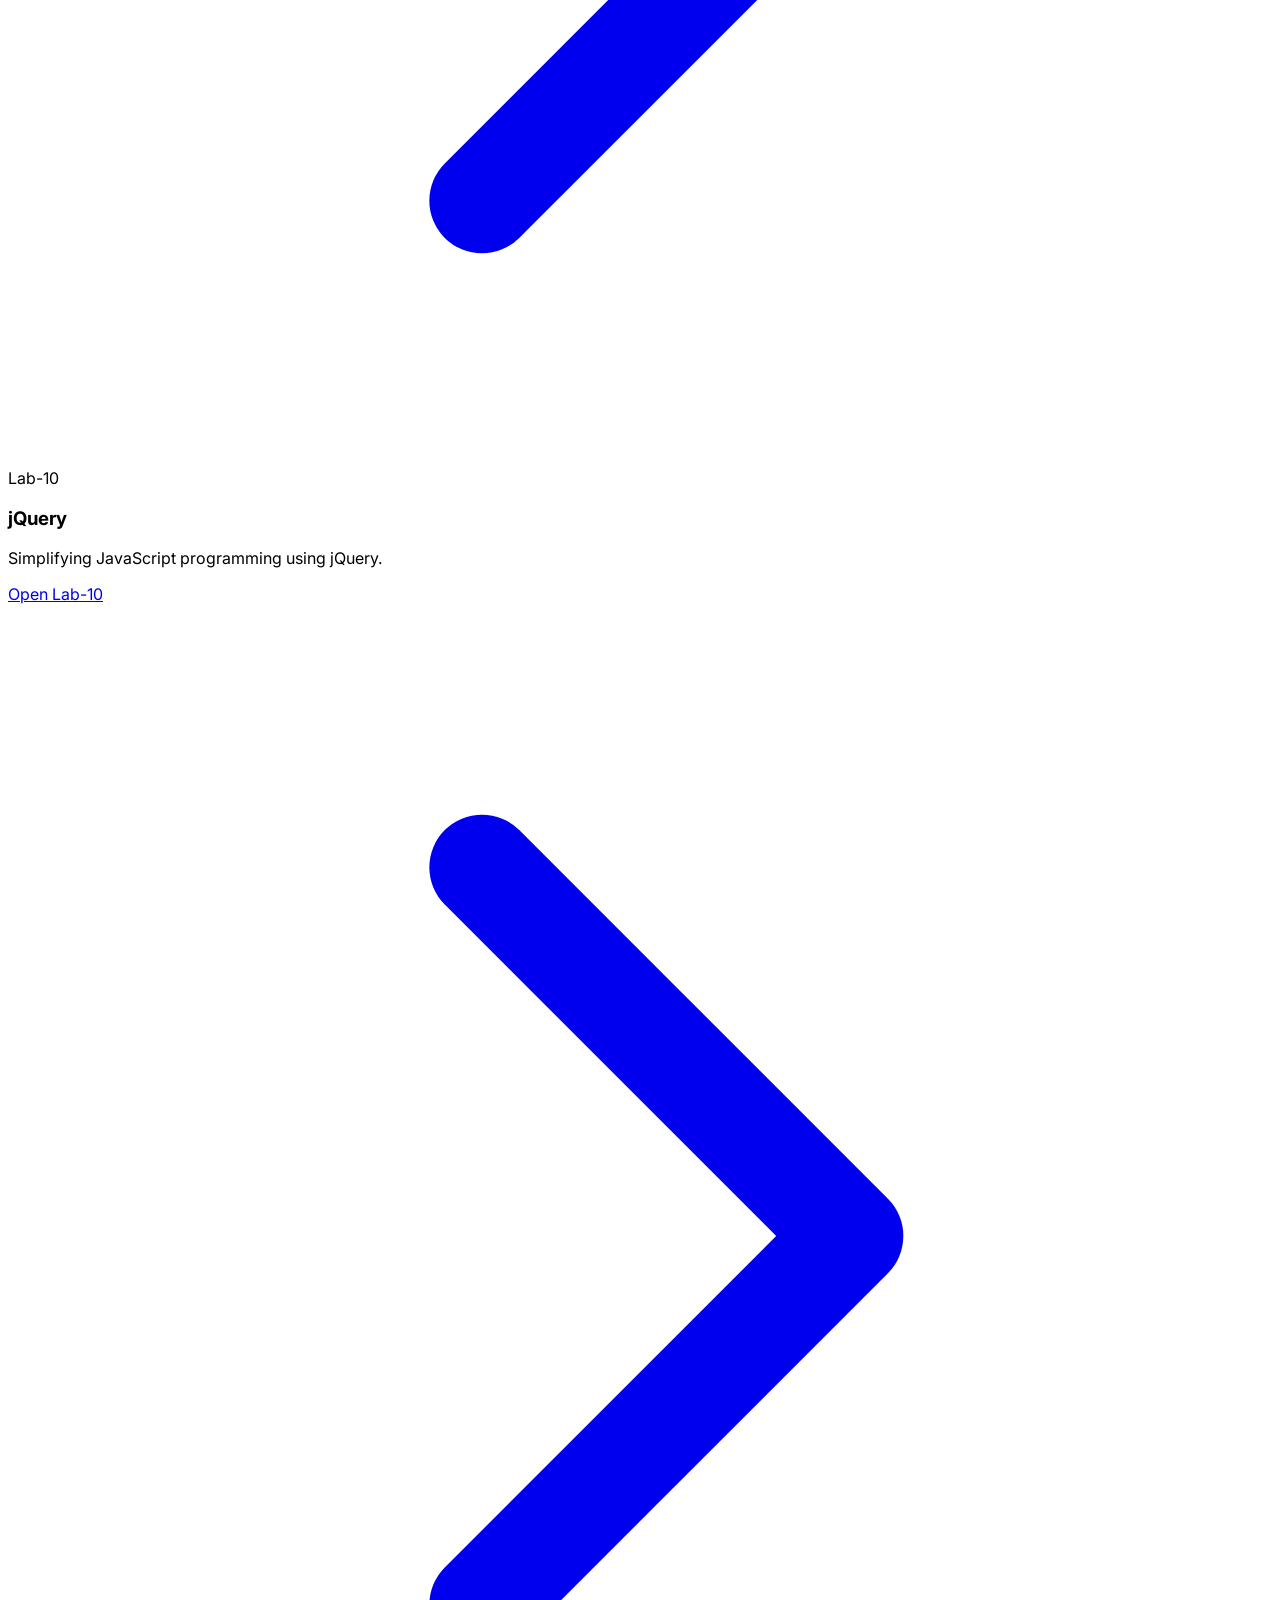
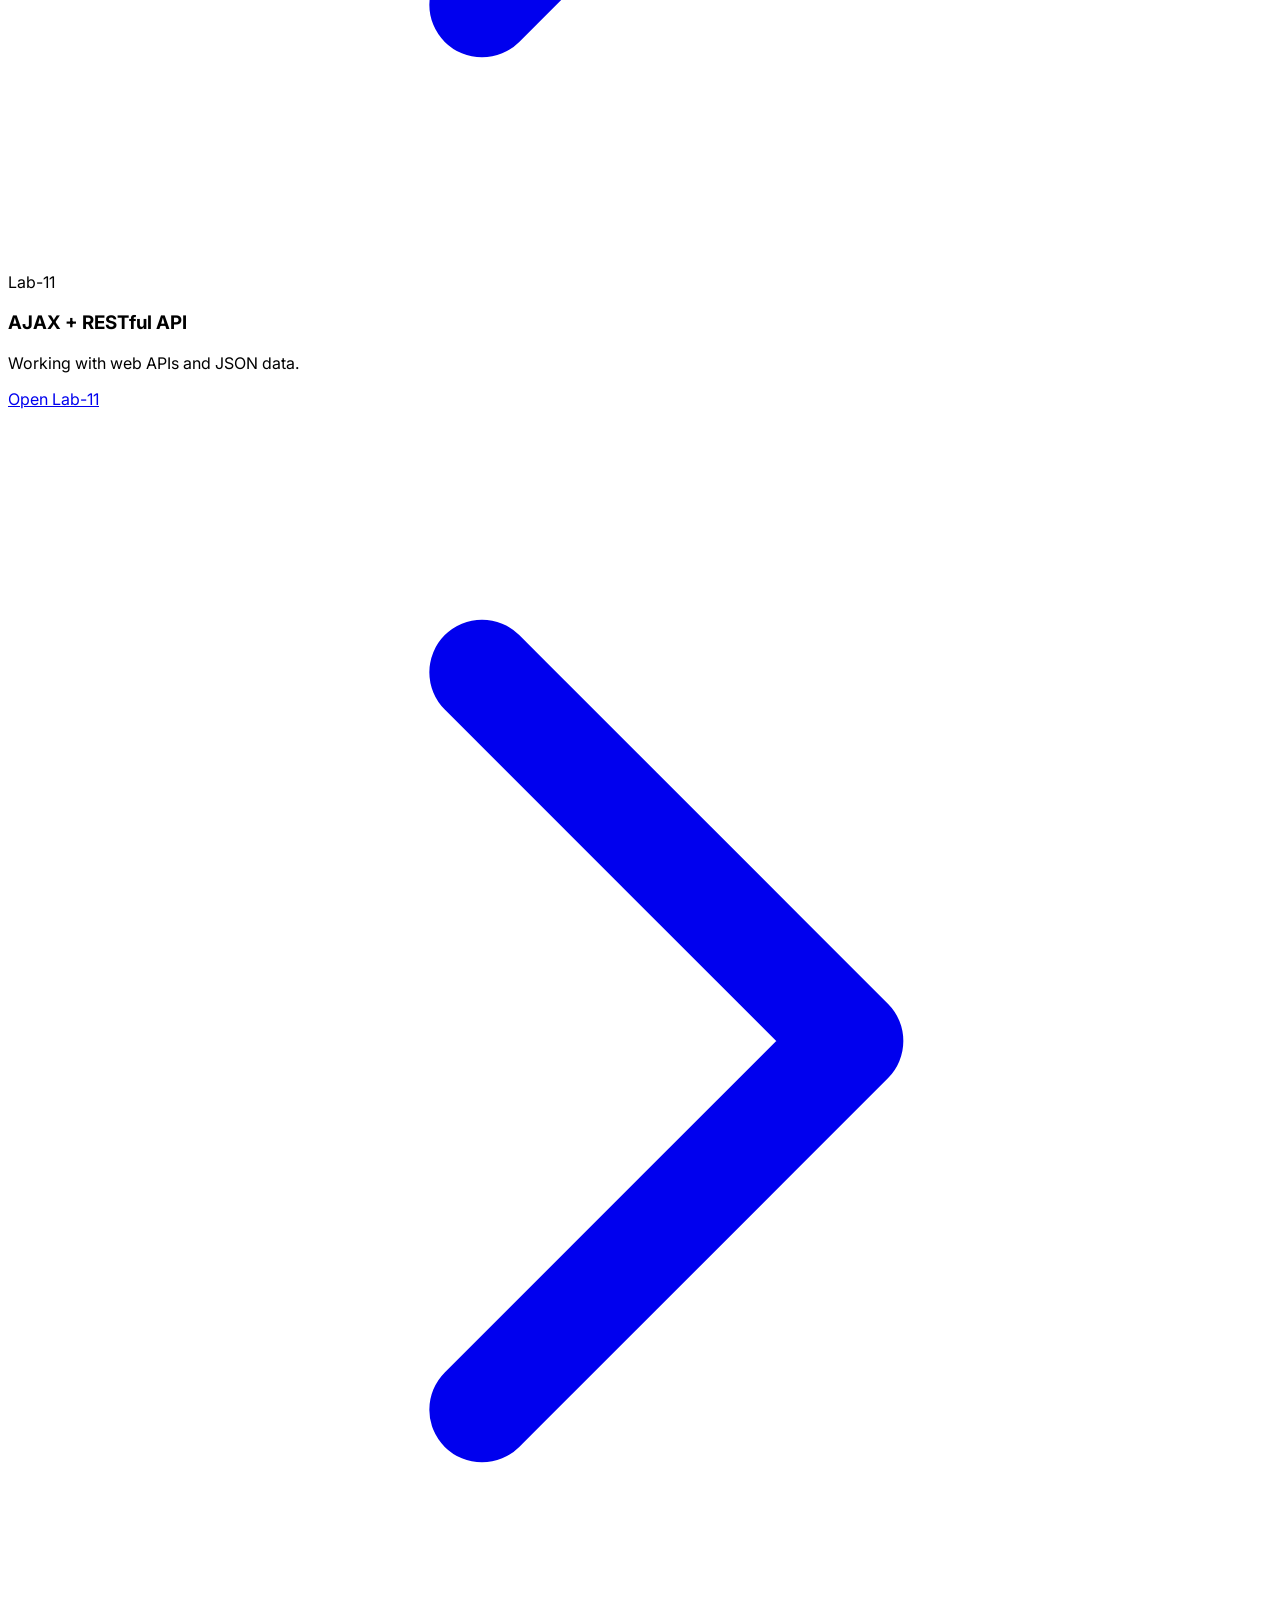
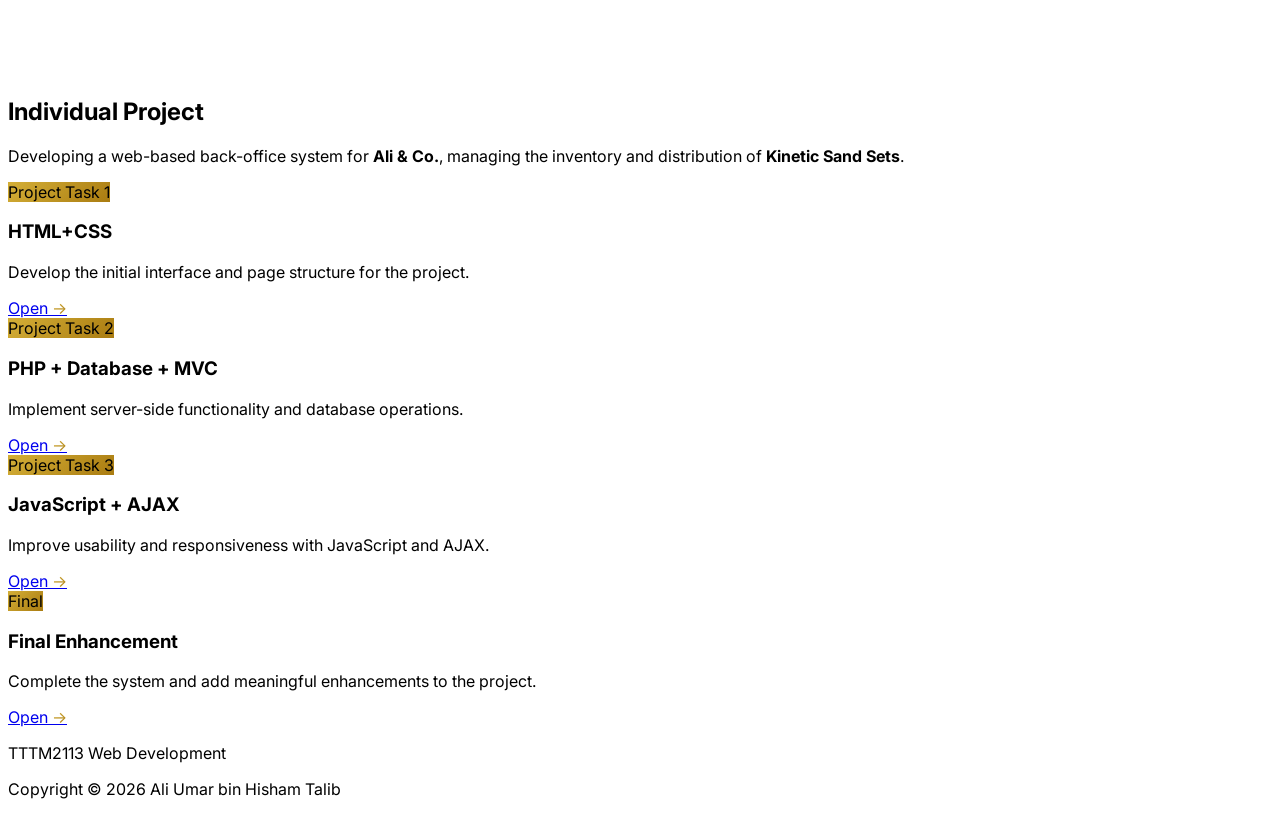
==== commit fcc491fb: "index.html change" ====
--- a/index.html
+++ b/index.html
@@ -126,14 +126,13 @@
         </div>
 
         <!-- Lab 5 -->
-        <div class="relative flex flex-col bg-zinc-50 rounded-2xl p-6 border border-zinc-100 hover:shadow-lg hover:border-zinc-200 transition-all duration-300 group snap-start h-full">
-          <span class="bg-zinc-200 text-zinc-700 text-[10px] font-semibold px-2 py-1 rounded-full self-start mb-4">Lab-5</span>
-          <h3 class="text-lg font-bold tracking-tight mb-2">Basic PHP</h3>
-          <p class="text-sm text-zinc-500 font-light mb-6 flex-grow">Introduction to server-side programming using PHP.</p>
-          <a href="/users/a228896/lab-5/index.php" target="_blank" class="text-sm text-zinc-900 font-medium self-start flex items-center gap-1 before:absolute before:inset-0">
-            Open Lab-5 
-            <svg class="w-4 h-4 group-hover:translate-x-1 transition-transform" fill="none" stroke="currentColor" viewBox="0 0 24 24"><path stroke-linecap="round" stroke-linejoin="round" stroke-width="2" d="M9 5l7 7-7 7"></path></svg>
-          </a>
+        <div class="assignment-section" style="display: inline-block; vertical-align: top; margin-right: 20px;">
+            <h2>Lab 5: Basic PHP</h2>
+            <div style="display: grid; grid-template-rows: repeat(2, 1fr); grid-auto-flow: column; gap: 10px;">
+                <a href="lab-5/biodata.php"><button type="button" class="btn">Biodata Form</button></a>
+                <a href="lab-5/edit_bio.php"><button type="button" class="btn">Edit Biodata</button></a>
+                <a href="lab-5/lecturers_list.php"><button type="button" class="btn">Lecturers List</button></a>
+            </div>
         </div>
 
         <!-- Lab 6 -->
